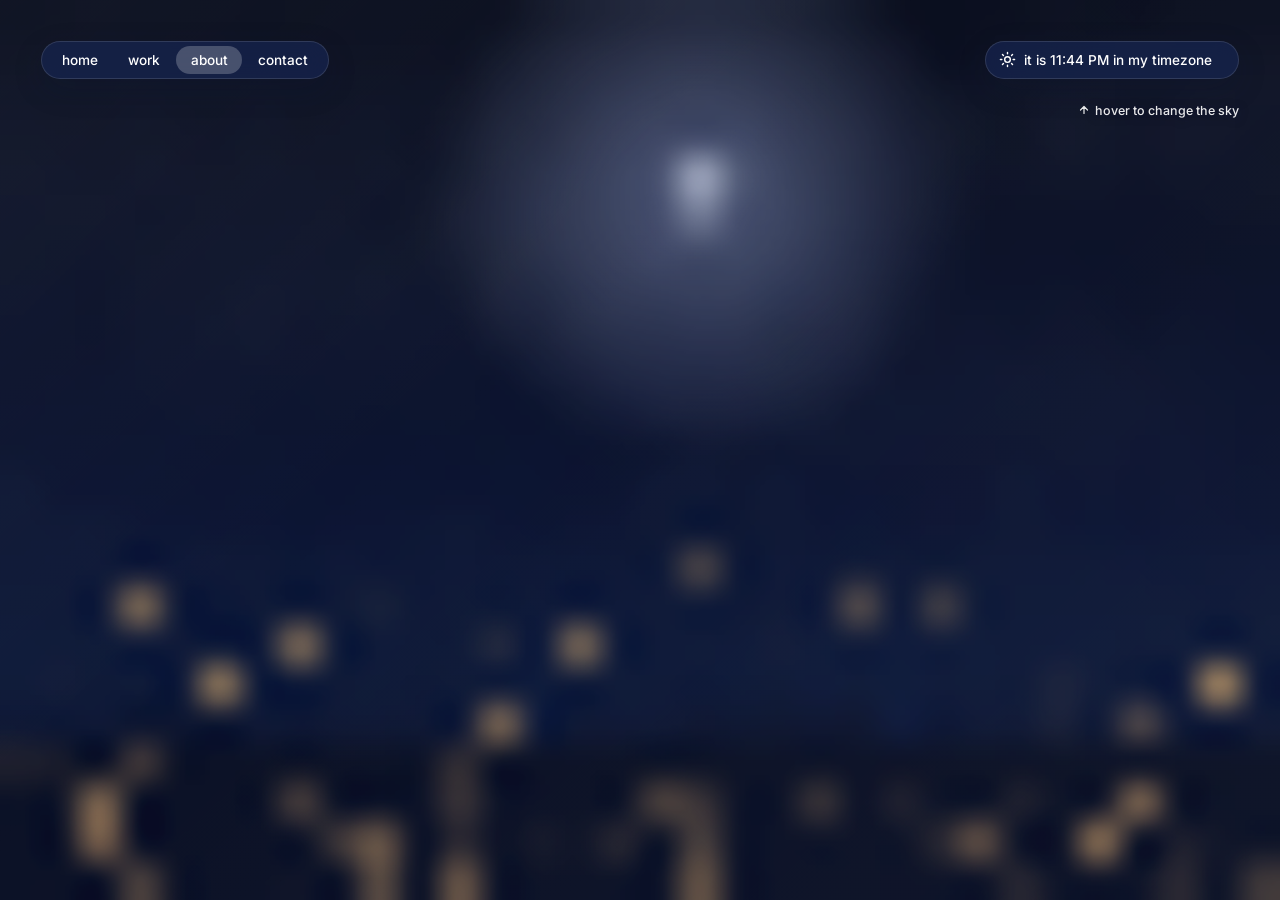
==== about.html @ 4c27908d "changed site" ====
<!doctype html>
<html lang="en">
<head>
<meta charset="utf-8">
<meta name="viewport" content="width=device-width, initial-scale=1, viewport-fit=cover">
<title>about · Sage Park</title>
<script>document.documentElement.classList.add('js')</script>
<link rel="preconnect" href="https://fonts.googleapis.com">
<link rel="preconnect" href="https://fonts.gstatic.com" crossorigin>
<link href="https://fonts.googleapis.com/css2?family=Beth+Ellen&family=DM+Sans:wght@300;400;500&family=Inter:wght@300;400;500;600&display=swap" rel="stylesheet">
<link rel="stylesheet" href="css/site.css">
</head>

<body>

<canvas id="fog" aria-hidden="true"></canvas>

<nav class="menu" aria-label="Main">
  <a href="index.html">home</a>
  <a href="index.html#work">work</a>
  <a href="about.html" aria-current="page">about</a>
  <a href="index.html#contact">contact</a>
</nav>

<div class="time" id="time">
  <button class="time-sun" type="button" aria-label="Open the time of day slider">
    <svg viewBox="0 0 24 24" fill="none" stroke="currentColor" stroke-width="2" stroke-linecap="round" aria-hidden="true"><circle cx="12" cy="12" r="4"/><path d="M12 2v2M12 20v2M4.9 4.9l1.4 1.4M17.7 17.7l1.4 1.4M2 12h2M20 12h2M4.9 19.1l1.4-1.4M17.7 6.3l1.4-1.4"/></svg>
  </button>
  <span id="tl">it is … in my timezone</span>
  <div class="time-extra">
    <input id="t" type="range" min="0" max="1439" step="1" aria-label="Preview the time of day">
    <button id="live" type="button">live</button>
  </div>
</div>
<p class="time-hint" id="timehint">
  <svg width="12" height="12" viewBox="0 0 24 24" fill="none" stroke="currentColor" stroke-width="2.4" stroke-linecap="round" stroke-linejoin="round" aria-hidden="true"><path d="M12 19V5M5 12l7-7 7 7"/></svg>
  <span>hover to change the sky</span>
</p>

<div id="scroller">
  <main id="top" style="min-height:100vh">
    <!-- about page: left blank on purpose until the Figma layout is ready -->
    <h1 class="sr">about</h1>
  </main>
</div>

<script src="js/fog.js"></script>
<script src="js/ui.js"></script>
</body>
</html>
---- css/site.css ----
/* ==========================================================================
   site.css: everything shared by all pages + the home page
   1 tokens · 2 base · 3 menu · 4 time chip · 5 home hero · 6 work sheet + cards
   7 lobby + vinyl player · 8 reveal + motion
   (the case study lives in case.css)
   ========================================================================== */

/* ==========================================================================
   1. TOKENS
   Sizes were measured from the Figma frames and converted to clamp()s.
   The values marked "fog.js" are rewritten live as the sky changes.
   ========================================================================== */
:root{
  --pad-x:      clamp(20px, 3.24vw, 56px);                                  /* page side margin */
  --bar-top:    calc(env(safe-area-inset-top,0px) + clamp(28px, 3.2vw, 56px));   /* menu + time chip share this top edge */
  --bar-h:      clamp(38px, 2.7vw, 48px);                                   /* ...and this height */
  --fs-nav:     clamp(.85rem, .95vw, 1.1rem);
  --fs-sub:     clamp(1.1rem, 1.85vw, 2rem);
  --fs-label:   clamp(.85rem, 1.05vw, 1.2rem);

  --accent:     #ff8a4c;                      /* the one warm accent */
  --chrome-bg:  rgba(24,40,88,.62);           /* menu + chips */
  --chrome-line:rgba(255,255,255,.12);
  --ease:       cubic-bezier(.2,.8,.2,1);

  /* set live by fog.js */
  --ink:#10244a;                              /* text colour on the sky */
  --halo:rgba(255,255,255,0);
  --sky:#0b1634;
  --night:0;                                  /* 0 = day ... 1 = night */
  --glass-bg:rgba(255,255,255,.52);           /* light glass panels (case study) */
  --glass-line:rgba(255,255,255,.68);
  --glass-ink:#0b1f4d;
  --glass-ink2:#274a82;
  --sheet-bg:rgba(34,48,92,.56);              /* the dark sheet on the home page */
}

/* ==========================================================================
   2. BASE
   ========================================================================== */
html{background:var(--sky)}
body{
  margin:0;color:#fff;
  font-family:'Inter','Helvetica Neue',Helvetica,Arial,sans-serif;
  -webkit-font-smoothing:antialiased;
  user-select:none;-webkit-user-select:none;
  overscroll-behavior:none;
}
a{color:inherit;text-decoration:none}
button{font:inherit;color:inherit}
img,video{display:block;max-width:100%}
.sr{position:absolute;width:1px;height:1px;overflow:hidden;clip:rect(0 0 0 0);white-space:nowrap}
:focus-visible{outline:2px solid #fff;outline-offset:3px;border-radius:8px}

/* the foggy window: fog.js paints everything here */
#fog{position:fixed;inset:0;width:100%;height:100%;display:block;z-index:0;pointer-events:none}

/* all page content lives in #scroller; fog.js moves it with a smoothed transform */
#scroller{position:fixed;top:0;left:0;right:0;z-index:1;will-change:transform}

/* ==========================================================================
   3. MENU
   ========================================================================== */
.menu{
  position:fixed;z-index:30;top:var(--bar-top);left:var(--pad-x);
  height:var(--bar-h);box-sizing:border-box;
  display:flex;align-items:center;gap:2px;padding:0 5px;
  border-radius:999px;
  background:var(--chrome-bg);border:1px solid var(--chrome-line);
  -webkit-backdrop-filter:blur(12px);backdrop-filter:blur(12px);
  box-shadow:0 10px 30px rgba(8,18,50,.2);
  color:#fff;font-size:var(--fs-nav);font-weight:500;
}
.menu a{position:relative;z-index:1;padding:.5em 1.05em;border-radius:999px}
/* the highlight that glides to whichever link you hover (placed by ui.js) */
.menu .ind{position:absolute;left:0;top:4px;bottom:4px;width:0;border-radius:999px;background:rgba(255,255,255,.22);opacity:0;pointer-events:none;transition:transform .38s var(--ease),width .38s var(--ease),opacity .2s}

/* ==========================================================================
   4. TIME CHIP: shows your time; hover (or tap) opens the sky slider
   ========================================================================== */
.time{
  position:fixed;z-index:30;top:var(--bar-top);right:var(--pad-x);
  height:var(--bar-h);box-sizing:border-box;
  display:flex;align-items:center;gap:.65em;padding:0 1.2em 0 .95em;
  border-radius:999px;
  background:var(--chrome-bg);border:1px solid var(--chrome-line);
  -webkit-backdrop-filter:blur(12px);backdrop-filter:blur(12px);
  box-shadow:0 10px 30px rgba(8,18,50,.2);
  color:#fff;font-size:var(--fs-nav);font-weight:500;white-space:nowrap;
}
.time-sun{display:grid;place-items:center;padding:0;border:0;background:none;cursor:pointer}
.time-sun svg{width:1.25em;height:1.25em;transition:transform .8s var(--ease)}
.time:hover .time-sun svg,.time.open .time-sun svg{transform:rotate(90deg)}
.time-extra{
  display:flex;align-items:center;gap:.75em;
  max-width:0;opacity:0;overflow:hidden;
  transition:max-width .55s var(--ease),opacity .3s,margin .55s var(--ease);
}
.time:hover .time-extra,.time:focus-within .time-extra,.time.open .time-extra{max-width:16em;opacity:1;margin-left:.35em}

/* the slider: its track shows the whole day, night > dawn > day > dusk > night */
.time input[type=range]{
  -webkit-appearance:none;appearance:none;width:8em;height:.5em;margin:0;border-radius:99px;cursor:pointer;
  background:linear-gradient(90deg,#0b1a3d 0%,#d68aa2 25%,#4592e6 40%,#4592e6 65%,#f0a070 78%,#0b1a3d 100%);
}
.time input[type=range]::-webkit-slider-thumb{-webkit-appearance:none;width:1.15em;height:1.15em;border-radius:50%;background:#fff;border:0;box-shadow:0 2px 8px rgba(0,0,0,.4);transition:transform .2s}
.time input[type=range]::-moz-range-thumb{width:1.15em;height:1.15em;border-radius:50%;background:#fff;border:0;box-shadow:0 2px 8px rgba(0,0,0,.4)}
.time input[type=range]:active::-webkit-slider-thumb{transform:scale(1.2)}

.time button#live{
  font-size:.78em;font-weight:700;letter-spacing:.08em;text-transform:uppercase;
  display:inline-flex;align-items:center;gap:.4em;
  color:#d4182b;background:rgba(255,255,255,.92);border:1.5px solid #d4182b;border-radius:999px;
  padding:.18em .75em .18em .55em;cursor:pointer;transition:transform .2s var(--ease);
}
.time button#live:hover{transform:scale(1.06)}
.time button#live::before{content:"";width:.55em;height:.55em;border-radius:50%;background:#e11d2e;animation:blink 1.4s ease-in-out infinite}
.time button#live.off{color:#4b5563;border-color:#6b7280}
.time button#live.off::before{background:#6b7280;animation:none}
@keyframes blink{0%,45%{opacity:1}60%,100%{opacity:.15}}

/* small note under the chip so people know to hover (fades once they have) */
.time-hint{
  position:fixed;z-index:29;right:var(--pad-x);top:calc(var(--bar-top) + var(--bar-h) + .7rem);
  display:flex;align-items:center;gap:.4em;
  font-size:.78rem;font-weight:500;color:rgba(255,255,255,.92);text-shadow:0 1px 10px rgba(10,24,70,.55);
  pointer-events:none;animation:nudge 2.6s ease-in-out infinite;transition:opacity .5s;
}
.time-hint.gone{opacity:0;animation:none}
.time:hover~.time-hint,.time.open~.time-hint{opacity:0}
@keyframes nudge{0%,100%{transform:translateY(0)}50%{transform:translateY(-3px)}}

@media (max-width:760px){
  .time{right:12px;top:calc(env(safe-area-inset-top,0px) + 12px);height:36px;font-size:.78rem}
  .time-hint{right:12px;top:calc(env(safe-area-inset-top,0px) + 54px)}
  .menu{left:12px;top:calc(env(safe-area-inset-top,0px) + 84px)}
  .hero{padding-top:calc(env(safe-area-inset-top,0px) + 150px)}
}

/* ==========================================================================
   5. HOME: hero
   ========================================================================== */
.hero{
  display:flex;flex-direction:column;align-items:center;
  padding:clamp(104px,9.2vw,180px) var(--pad-x) 0;
  text-align:center;
  touch-action:pan-y;            /* vertical swipes scroll, horizontal strokes draw */
}
/* the handwritten title is painted on the canvas; this empty box reserves its room (fog.js sets the height) */
.title-slot{align-self:stretch;height:200px}

.sub,.hint{
  margin:0;max-width:100%;color:var(--ink);
  text-shadow:0 0 5px var(--halo);
  transition:color .6s,opacity .8s;
}
.sub{margin-top:clamp(.4rem,.9vw,.9rem);font-size:var(--fs-sub);font-weight:400;line-height:1.3}
.hint{margin-top:clamp(.5rem,.9vw,1rem);font-size:var(--fs-label);font-weight:400}
.hint kbd{font:inherit;padding:.1em .8em .14em;border-radius:999px;background:rgba(42,39,69,.6);color:#a9c7ce}
.drawn.breathed .hint{opacity:0}                                   /* the hint fades once you've tried both things it says */
@media (hover:none){.hint .hk{display:none}.drawn .hint{opacity:0}}  /* touch screens have no shift key */

/* sentence breaks onto two lines on narrow screens */
.ln{display:inline}
@media (max-width:900px){.ln{display:block}}

/* rolling words */
.adj{
  font-weight:600;
  --px:8em;--py:.35em;
  display:inline-block;position:relative;vertical-align:baseline;
  white-space:nowrap;box-sizing:content-box;height:1.3em;
  padding:var(--py) var(--px);margin:calc(var(--py)*-1) calc(var(--px)*-1);
  transition:width .9s cubic-bezier(.65,0,.35,1);
  -webkit-mask-image:linear-gradient(to bottom,transparent 0,#000 var(--py),#000 calc(100% - var(--py)),transparent 100%);
          mask-image:linear-gradient(to bottom,transparent 0,#000 var(--py),#000 calc(100% - var(--py)),transparent 100%);
}
.adj::before{content:"\200b"}
.adj .w{position:absolute;left:0;right:0;top:var(--py);text-align:center;white-space:nowrap;animation:wi .9s cubic-bezier(.65,0,.35,1) both}
.adj .w.out{animation:wo .9s cubic-bezier(.65,0,.35,1) both}
@keyframes wi{from{transform:translateY(110%)}to{transform:none}}
@keyframes wo{from{transform:none}to{transform:translateY(-110%)}}

/* ==========================================================================
   6. HOME: the dark sheet, filters, bento grid and cards
   ========================================================================== */
.sheet{
  position:relative;
  margin-top:clamp(36px,4.6vw,86px);
  padding:clamp(22px,3vw,52px) clamp(20px,4.9vw,90px) 0;
  border-radius:clamp(36px,5.4vw,96px) clamp(36px,5.4vw,96px) 0 0;
  background:var(--sheet-bg);
  box-shadow:0 -30px 90px rgba(5,12,40,.18);
}

.works-head{display:flex;align-items:center;justify-content:space-between;gap:16px;flex-wrap:wrap;margin-bottom:clamp(14px,1.8vw,28px)}
.chip{
  display:inline-flex;align-items:center;gap:.6em;
  padding:.55em 1.1em;border-radius:999px;
  background:rgba(22,36,84,.72);border:1px solid rgba(255,255,255,.12);
  color:#fff;font-size:var(--fs-label);font-weight:500;
}
.chip i{width:.55em;height:.55em;border-radius:50%;background:var(--accent)}
.filters{display:flex;gap:.5em;flex-wrap:wrap}
.fchip{
  padding:.5em 1.1em;border:0;border-radius:999px;cursor:pointer;
  background:rgba(196,212,244,.62);color:#10244a;
  font-size:var(--fs-label);font-weight:500;
  transition:transform .25s var(--ease),background .25s,box-shadow .25s;
}
.fchip:hover{transform:translateY(-2px);background:rgba(220,232,252,.85)}
.fchip.on{background:#fff;box-shadow:0 6px 18px rgba(8,18,50,.22)}

.works-grid{
  --gx:clamp(14px,2.8vw,44px);--gy:clamp(12px,1.5vw,24px);--row:clamp(190px,19vw,340px);
  display:grid;grid-template-columns:repeat(12,minmax(0,1fr));
  grid-template-rows:var(--row) var(--row) calc(var(--row)*1.72);
  column-gap:var(--gx);row-gap:var(--gy);
  perspective:1400px;
}
.c-invetty{grid-column:1/span 7;grid-row:1/span 2}
.c-kishimoto{grid-column:8/span 5;grid-row:1}
.c-softspot{grid-column:8/span 5;grid-row:2}
.c-strike{grid-column:1/span 4;grid-row:3}
.c-social{grid-column:5/span 3;grid-row:3}
.c-type{grid-column:8/span 5;grid-row:3}

.card{
  --fog:16px;                                     /* how fogged the picture is: hover wipes it clear */
  position:relative;display:block;overflow:hidden;isolation:isolate;
  border-radius:clamp(20px,2vw,32px);border:1px solid rgba(255,255,255,.26);
  color:#fff;cursor:pointer;
  transform:rotateX(var(--rx,0deg)) rotateY(var(--ry,0deg));
  transition:transform .3s ease-out,box-shadow .4s,opacity .45s,filter .45s;
  box-shadow:0 18px 50px rgba(5,12,40,.22);
}
.card:hover,.card:focus-visible{--fog:3px;box-shadow:0 30px 70px rgba(5,12,40,.4)}
.card .media{position:absolute;inset:-6%;z-index:-2;filter:blur(var(--fog));transition:filter .6s var(--ease),transform .8s var(--ease)}
.card:hover .media{transform:scale(1.05)}
.card .media i{position:absolute;display:block;border-radius:18px;background:rgba(255,255,255,.22)}
.card::before{                                    /* a soft light that follows the cursor */
  content:"";position:absolute;inset:0;z-index:1;pointer-events:none;opacity:0;transition:opacity .35s;
  background:radial-gradient(circle at var(--mx,50%) var(--my,50%),rgba(255,255,255,.3),transparent 48%);
}
.card:hover::before{opacity:1}
.card::after{                                     /* bottom shade so the title always reads */
  content:"";position:absolute;inset:0;z-index:-1;pointer-events:none;
  background:linear-gradient(180deg,rgba(8,18,45,0) 38%,rgba(8,18,45,.62));
}
.card .meta{position:absolute;left:clamp(14px,1.5vw,24px);bottom:clamp(14px,1.5vw,24px);right:16px;z-index:2;transition:transform .45s var(--ease)}
.card:hover .meta{transform:translateY(-4px)}
.card h3{margin:0 0 .5em;font-size:clamp(1.05rem,1.75vw,2rem);font-weight:500;line-height:1.1;letter-spacing:-.005em}
.tags{display:flex;gap:.45em;flex-wrap:wrap}
.tagp{padding:.3em .95em;border-radius:999px;background:rgba(28,40,86,.5);border:1px solid rgba(255,255,255,.16);font-size:clamp(.68rem,.82vw,.9rem);font-weight:500;line-height:1.2}
.card .go{
  position:absolute;top:clamp(12px,1.4vw,22px);right:clamp(12px,1.4vw,22px);z-index:2;
  width:clamp(30px,2.8vw,44px);aspect-ratio:1;border-radius:50%;display:grid;place-items:center;
  background:rgba(255,255,255,.22);transition:background .3s,transform .4s var(--ease);
}
.card .go svg{width:42%;height:42%;transition:transform .4s var(--ease)}
.card:hover .go{background:var(--accent);transform:scale(1.1)}
.card:hover .go svg{transform:translate(2px,-2px)}
.card.dim{filter:saturate(.5);transform:scale(.985)}                       /* filtered out */
.js .card.rv-a.dim,.card.dim{opacity:.26}

/* invetty: dark glass with the app icon */
.c-invetty{background:linear-gradient(160deg,rgba(66,76,120,.78),rgba(34,40,84,.86))}
.c-invetty .logo{
  position:absolute;inset:0;width:100%;height:100%;object-fit:contain;z-index:0;
  transform:translate(calc((var(--px,.5) - .5)*16px),calc((var(--py,.5) - .5)*16px)) scale(1);
  transition:transform .5s var(--ease);filter:drop-shadow(0 20px 40px rgba(0,0,0,.28));
}
.c-invetty:hover .logo{transform:translate(calc((var(--px,.5) - .5)*28px),calc((var(--py,.5) - .5)*28px)) scale(1.045) rotate(-1.5deg)}
.c-invetty::after{background:none}
.c-invetty h3{font-weight:300;font-size:clamp(1.4rem,2.35vw,2.6rem)}
.pill-case{position:absolute;top:clamp(12px,1.4vw,22px);left:clamp(14px,1.5vw,24px);z-index:2;padding:.38em 1em;border-radius:999px;background:rgba(22,32,76,.7);border:1px solid rgba(255,255,255,.14);font-size:clamp(.66rem,.82vw,.9rem);font-weight:500}

@media (max-width:900px){
  .works-grid{grid-template-columns:repeat(2,minmax(0,1fr));grid-template-rows:none;grid-auto-rows:clamp(180px,38vw,300px)}
  .c-invetty{grid-column:1/-1;grid-row:auto;height:clamp(300px,70vw,520px)}
  .c-kishimoto,.c-softspot,.c-strike,.c-social,.c-type{grid-column:auto;grid-row:auto}
  .c-type{grid-column:1/-1}
}
@media (max-width:560px){
  .works-grid{grid-template-columns:minmax(0,1fr)}
  .c-type{grid-column:auto}
}

/* ==========================================================================
   7. HOME: lobby (contact + vinyl player) and footer
   ========================================================================== */
.lobby{display:flex;align-items:flex-end;justify-content:space-between;gap:clamp(24px,3vw,48px);flex-wrap:wrap;margin-top:clamp(40px,4.2vw,76px);padding:0 clamp(0px,1.4vw,22px)}
.hi h2{margin:0;font-size:clamp(2.2rem,3.6vw,4rem);font-weight:400;line-height:1.05;letter-spacing:-.01em}
.hi .email{display:inline-block;margin-top:.3em;font-size:clamp(.95rem,1.2vw,1.3rem);text-decoration:underline;text-underline-offset:.22em;text-decoration-thickness:1px;transition:text-underline-offset .25s}
.hi .email:hover{text-underline-offset:.4em}
.btns{display:flex;gap:.6em;flex-wrap:wrap;margin-top:clamp(.8rem,1.2vw,1.2rem)}
.btn{
  display:inline-block;padding:.65em 1.35em;border-radius:999px;font-size:clamp(.85rem,1vw,1.1rem);font-weight:500;
  background:rgba(255,255,255,.14);border:1px solid rgba(255,255,255,.22);
  transition:background .25s,transform .25s var(--ease),box-shadow .3s;
}
.btn:hover{background:rgba(255,255,255,.26);box-shadow:0 8px 22px rgba(5,12,40,.25)}
.btn.primary{background:var(--accent);border-color:transparent;color:#1a1205;font-weight:600}
.btn.primary:hover{background:#ff9d68}

.foot{display:flex;justify-content:space-between;align-items:center;padding:clamp(28px,3.4vw,56px) clamp(0px,1.4vw,22px);font-size:clamp(.75rem,.85vw,.95rem);color:rgba(255,255,255,.88)}
.foot a{display:inline-flex;align-items:center;gap:.5em}
.foot a svg{width:1em;height:1em;transition:transform .3s var(--ease)}
.foot a:hover svg{transform:translateY(-4px)}

/* ---- the vinyl player (sizes scale with the card via cqw) ---- */
.player{
  container-type:inline-size;position:relative;flex:0 1 clamp(300px,35vw,620px);aspect-ratio:2/1;
  border-radius:clamp(18px,2vw,30px);overflow:hidden;
  background:rgba(120,134,170,.28);border:1px solid rgba(255,255,255,.2);
  box-shadow:0 20px 60px rgba(4,10,34,.28);
  transition:box-shadow .4s,transform .4s var(--ease);
}
.player:hover{box-shadow:0 28px 70px rgba(4,10,34,.4);transform:translateY(-3px)}
.rec{position:absolute;left:5cqw;top:5cqw;width:40cqw;height:40cqw;border-radius:50%;
  background:repeating-radial-gradient(circle at center,#0a1026 0,#0a1026 .32cqw,#161d3b .32cqw,#161d3b .48cqw);
  box-shadow:0 2cqw 5cqw rgba(0,0,0,.45);animation:spin 3.4s linear infinite;animation-play-state:paused;transition:transform .8s var(--ease)}
.rec::before{content:"";position:absolute;inset:0;border-radius:50%;background:conic-gradient(from 20deg,transparent 0,rgba(255,255,255,.2) 30deg,transparent 70deg,transparent 180deg,rgba(255,255,255,.14) 210deg,transparent 250deg)}
.rec-label{position:absolute;left:13cqw;top:13cqw;width:14cqw;height:14cqw;border-radius:50%;background:var(--accent)}
.rec-hole{position:absolute;left:19.2cqw;top:19.2cqw;width:1.6cqw;height:1.6cqw;border-radius:50%;background:#0a1026}
.player:hover:not([data-state=playing]) .rec{transform:rotate(14deg)}      /* the record nudges when you hover */
.player[data-state=playing] .rec{animation-play-state:running}
@keyframes spin{to{transform:rotate(360deg)}}

.arm{position:absolute;left:49cqw;top:3.6cqw;width:0;height:0;transform-origin:0 0;transform:rotate(var(--arm,2deg));transition:transform 1s var(--ease)}
.arm .pivot{position:absolute;left:-2.1cqw;top:-2.1cqw;width:4.2cqw;height:4.2cqw;border-radius:50%;background:#d9e2f2;border:.8cqw solid #8aa0c4;box-sizing:border-box}
.arm .bar{position:absolute;left:-.5cqw;top:1.2cqw;width:1cqw;height:34cqw;border-radius:.5cqw;background:#d9e2f2}
.arm .head{position:absolute;left:-2cqw;top:33.4cqw;width:3.8cqw;height:6.4cqw;border-radius:.9cqw;background:#8aa0c4}
.player:hover:not([data-state=playing]){--arm:7deg}                         /* the needle swings in a little on hover */
.player[data-state=playing]{--arm:24deg}

.pl-info{position:absolute;left:56cqw;right:4cqw;top:5cqw;display:flex;flex-direction:column}
.pl-k{font-size:clamp(9px,1.9cqw,12px);font-weight:500;letter-spacing:.07em;text-transform:uppercase;color:#e3ebfa}
.pl-name{margin-top:1.2cqw;font-size:clamp(15px,4.2cqw,26px);font-weight:600;line-height:1.15}
.pl-sub{margin-top:.8cqw;font-size:clamp(10px,2.3cqw,14px);color:#dbe6fa}
.pl-ctrl{display:flex;align-items:center;gap:2.4cqw;margin-top:4.4cqw}
.pl-play{width:9.2cqw;height:9.2cqw;min-width:34px;min-height:34px;border:0;border-radius:50%;background:var(--accent);color:#1a1205;display:grid;place-items:center;cursor:pointer;transition:transform .25s var(--ease),box-shadow .3s}
.pl-play:hover{transform:scale(1.1);box-shadow:0 0 0 .9cqw rgba(255,138,76,.25)}
.pl-play svg{width:42%;height:42%}
.pl-play .ico-pause{display:none}
.player[data-state=playing] .pl-play .ico-play{display:none}
.player[data-state=playing] .pl-play .ico-pause{display:block}
.pl-sk{width:7cqw;height:7cqw;min-width:28px;min-height:28px;border-radius:50%;border:1px solid rgba(255,255,255,.4);background:rgba(255,255,255,.14);display:grid;place-items:center;cursor:pointer;transition:background .25s,transform .25s var(--ease)}
.pl-sk:hover{background:rgba(255,255,255,.28);transform:scale(1.08)}
.pl-sk svg{width:44%;height:44%}
.pl-bar{margin-top:4.4cqw;height:.7cqw;min-height:3px;border-radius:99px;background:rgba(255,255,255,.3)}
.pl-bar i{display:block;height:100%;width:0;border-radius:inherit;background:#fff;transition:width .5s linear}
.pl-note{margin-top:1.8cqw;font-size:clamp(9px,2.1cqw,13px);color:#dbe6fa}

/* the small version (case study footer) */
.mini{display:inline-flex;align-items:center;gap:12px;padding:8px 10px 8px 8px;border-radius:999px;background:rgba(120,134,170,.3);border:1px solid rgba(255,255,255,.22);color:#fff;transition:transform .3s var(--ease),background .3s}
.mini:hover{transform:translateY(-3px);background:rgba(120,134,170,.45)}
.mini .m-rec{position:relative;width:46px;height:46px;border-radius:50%;background:repeating-radial-gradient(circle at center,#0a1026 0,#0a1026 2px,#161d3b 2px,#161d3b 3px);animation:spin 3.4s linear infinite;animation-play-state:paused}
.mini .m-rec i{position:absolute;left:15px;top:15px;width:16px;height:16px;border-radius:50%;background:var(--accent)}
.mini[data-state=playing] .m-rec{animation-play-state:running}
.mini .m-txt{display:flex;flex-direction:column;line-height:1.2;padding-right:4px}
.mini .m-txt small{font-size:11px;letter-spacing:.07em;text-transform:uppercase;color:#dbe6fa}
.mini .m-txt strong{font-size:14px;font-weight:600}
.mini .pl-play{width:36px;height:36px;min-width:36px;min-height:36px}

.toast{position:fixed;z-index:60;left:50%;bottom:28px;transform:translate(-50%,20px);padding:.7em 1.3em;border-radius:999px;background:rgba(16,28,70,.92);color:#fff;font-size:.9rem;opacity:0;pointer-events:none;transition:opacity .3s,transform .4s var(--ease)}
.toast.show{opacity:1;transform:translate(-50%,0)}
.embed-slot{position:fixed;left:-9999px;top:0;width:320px;height:80px}

/* ==========================================================================
   8. REVEAL ON SCROLL + MOTION PREFERENCES
   ========================================================================== */
/* .rv = simple fade-up. .rv-a = same look, done with an animation so it never fights an element's own hover transitions (cards) */
.js .rv{opacity:0;transform:translateY(26px);transition:opacity .8s var(--ease),transform .9s var(--ease);transition-delay:var(--d,0s)}
.js .rv.in{opacity:1;transform:none}
.js .rv-a{opacity:0}
.js .rv-a.in{opacity:1;animation:rvIn .95s var(--ease) backwards;animation-delay:var(--d,0s)}
@keyframes rvIn{from{opacity:0;transform:translateY(30px) scale(.985)}}

@media (prefers-reduced-motion:reduce){
  *,*::before,*::after{animation:none!important;transition:none!important}
  .adj .w.out{display:none}
  .js .rv,.js .rv-a{opacity:1;transform:none}
}
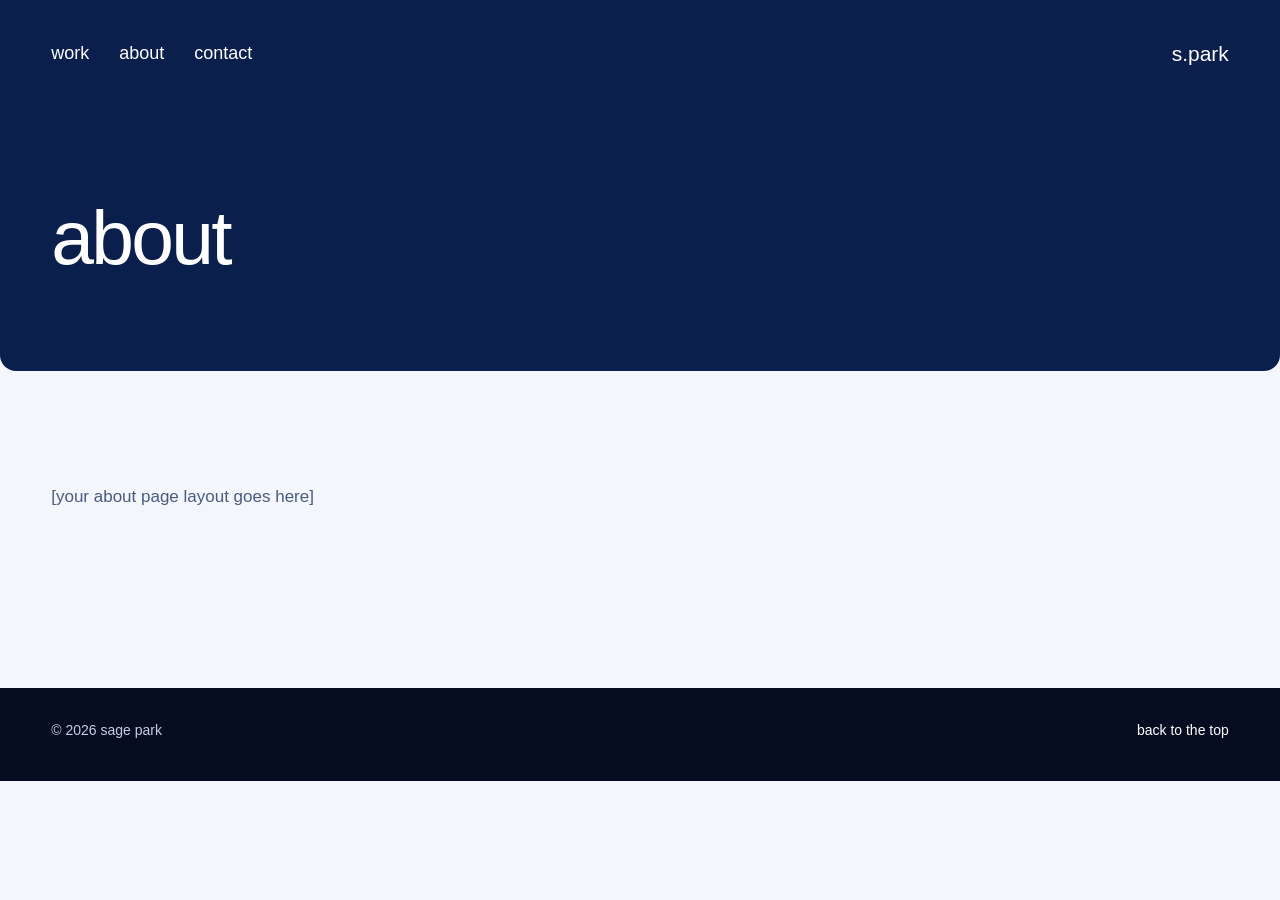
==== commit 938ee667: "Add files via upload new layout" ====
--- a/about.html
+++ b/about.html
@@ -3,48 +3,39 @@
 <head>
 <meta charset="utf-8">
 <meta name="viewport" content="width=device-width, initial-scale=1, viewport-fit=cover">
-<title>about · Sage Park</title>
-<script>document.documentElement.classList.add('js')</script>
+<title>About Sage Park</title>
 <link rel="preconnect" href="https://fonts.googleapis.com">
 <link rel="preconnect" href="https://fonts.gstatic.com" crossorigin>
-<link href="https://fonts.googleapis.com/css2?family=Beth+Ellen&family=DM+Sans:wght@300;400;500&family=Inter:wght@300;400;500;600&display=swap" rel="stylesheet">
+<link href="https://fonts.googleapis.com/css2?family=Beth+Ellen&display=swap" rel="stylesheet">
 <link rel="stylesheet" href="css/site.css">
+<style>
+  .about-top { background: #0B1F4D; color: #fff; border-radius: 0 0 16px 16px; padding: 0 var(--gutter) 96px; }
+  .about-top .nav { position: static; padding-inline: 0; color: #fff; }
+  .about-top h1 { margin: 120px 0 0; font-weight: 400; font-size: clamp(46px, 6vw, 84px); letter-spacing: -0.035em; line-height: 1; }
+  .about-body { padding: 96px 0 160px; color: var(--muted); }
+</style>
 </head>
-
 <body>
-
-<canvas id="fog" aria-hidden="true"></canvas>
-
-<nav class="menu" aria-label="Main">
-  <a href="index.html">home</a>
-  <a href="index.html#work">work</a>
-  <a href="about.html" aria-current="page">about</a>
-  <a href="index.html#contact">contact</a>
-</nav>
-
-<div class="time" id="time">
-  <button class="time-sun" type="button" aria-label="Open the time of day slider">
-    <svg viewBox="0 0 24 24" fill="none" stroke="currentColor" stroke-width="2" stroke-linecap="round" aria-hidden="true"><circle cx="12" cy="12" r="4"/><path d="M12 2v2M12 20v2M4.9 4.9l1.4 1.4M17.7 17.7l1.4 1.4M2 12h2M20 12h2M4.9 19.1l1.4-1.4M17.7 6.3l1.4-1.4"/></svg>
-  </button>
-  <span id="tl">it is … in my timezone</span>
-  <div class="time-extra">
-    <input id="t" type="range" min="0" max="1439" step="1" aria-label="Preview the time of day">
-    <button id="live" type="button">live</button>
+<header class="about-top">
+  <nav class="nav" aria-label="Main">
+    <div class="nav-links">
+      <a class="link" href="index.html#work">work</a>
+      <a class="link" href="about.html" aria-current="page">about</a>
+      <a class="link" href="index.html#contact">contact</a>
+    </div>
+    <a class="wordmark" href="index.html" aria-label="Sage Park, home">s.park</a>
+  </nav>
+  <h1>about</h1>
+</header>
+<main class="wrap about-body">
+  <p>[your about page layout goes here]</p>
+</main>
+<footer class="foot">
+  <div class="foot-inner wrap">
+    <span>© 2026 sage park</span>
+    <p></p>
+    <a class="back link" href="#top">back to the top</a>
   </div>
-</div>
-<p class="time-hint" id="timehint">
-  <svg width="12" height="12" viewBox="0 0 24 24" fill="none" stroke="currentColor" stroke-width="2.4" stroke-linecap="round" stroke-linejoin="round" aria-hidden="true"><path d="M12 19V5M5 12l7-7 7 7"/></svg>
-  <span>hover to change the sky</span>
-</p>
-
-<div id="scroller">
-  <main id="top" style="min-height:100vh">
-    <!-- about page: left blank on purpose until the Figma layout is ready -->
-    <h1 class="sr">about</h1>
-  </main>
-</div>
-
-<script src="js/fog.js"></script>
-<script src="js/ui.js"></script>
+</footer>
 </body>
 </html>
--- a/css/site.css
+++ b/css/site.css
@@ -1,384 +1,378 @@
-/* ==========================================================================
-   site.css: everything shared by all pages + the home page
-   1 tokens · 2 base · 3 menu · 4 time chip · 5 home hero · 6 work sheet + cards
-   7 lobby + vinyl player · 8 reveal + motion
-   (the case study lives in case.css)
-   ========================================================================== */
-
-/* ==========================================================================
-   1. TOKENS
-   Sizes were measured from the Figma frames and converted to clamp()s.
-   The values marked "fog.js" are rewritten live as the sky changes.
-   ========================================================================== */
-:root{
-  --pad-x:      clamp(20px, 3.24vw, 56px);                                  /* page side margin */
-  --bar-top:    calc(env(safe-area-inset-top,0px) + clamp(28px, 3.2vw, 56px));   /* menu + time chip share this top edge */
-  --bar-h:      clamp(38px, 2.7vw, 48px);                                   /* ...and this height */
-  --fs-nav:     clamp(.85rem, .95vw, 1.1rem);
-  --fs-sub:     clamp(1.1rem, 1.85vw, 2rem);
-  --fs-label:   clamp(.85rem, 1.05vw, 1.2rem);
-
-  --accent:     #ff8a4c;                      /* the one warm accent */
-  --chrome-bg:  rgba(24,40,88,.62);           /* menu + chips */
-  --chrome-line:rgba(255,255,255,.12);
-  --ease:       cubic-bezier(.2,.8,.2,1);
-
-  /* set live by fog.js */
-  --ink:#10244a;                              /* text colour on the sky */
-  --halo:rgba(255,255,255,0);
-  --sky:#0b1634;
-  --night:0;                                  /* 0 = day ... 1 = night */
-  --glass-bg:rgba(255,255,255,.52);           /* light glass panels (case study) */
-  --glass-line:rgba(255,255,255,.68);
-  --glass-ink:#0b1f4d;
-  --glass-ink2:#274a82;
-  --sheet-bg:rgba(34,48,92,.56);              /* the dark sheet on the home page */
-}
-
-/* ==========================================================================
-   2. BASE
-   ========================================================================== */
-html{background:var(--sky)}
-body{
-  margin:0;color:#fff;
-  font-family:'Inter','Helvetica Neue',Helvetica,Arial,sans-serif;
-  -webkit-font-smoothing:antialiased;
-  user-select:none;-webkit-user-select:none;
-  overscroll-behavior:none;
-}
-a{color:inherit;text-decoration:none}
-button{font:inherit;color:inherit}
-img,video{display:block;max-width:100%}
-.sr{position:absolute;width:1px;height:1px;overflow:hidden;clip:rect(0 0 0 0);white-space:nowrap}
-:focus-visible{outline:2px solid #fff;outline-offset:3px;border-radius:8px}
-
-/* the foggy window: fog.js paints everything here */
-#fog{position:fixed;inset:0;width:100%;height:100%;display:block;z-index:0;pointer-events:none}
-
-/* all page content lives in #scroller; fog.js moves it with a smoothed transform */
-#scroller{position:fixed;top:0;left:0;right:0;z-index:1;will-change:transform}
-
-/* ==========================================================================
-   3. MENU
-   ========================================================================== */
-.menu{
-  position:fixed;z-index:30;top:var(--bar-top);left:var(--pad-x);
-  height:var(--bar-h);box-sizing:border-box;
-  display:flex;align-items:center;gap:2px;padding:0 5px;
-  border-radius:999px;
-  background:var(--chrome-bg);border:1px solid var(--chrome-line);
-  -webkit-backdrop-filter:blur(12px);backdrop-filter:blur(12px);
-  box-shadow:0 10px 30px rgba(8,18,50,.2);
-  color:#fff;font-size:var(--fs-nav);font-weight:500;
-}
-.menu a{position:relative;z-index:1;padding:.5em 1.05em;border-radius:999px}
-/* the highlight that glides to whichever link you hover (placed by ui.js) */
-.menu .ind{position:absolute;left:0;top:4px;bottom:4px;width:0;border-radius:999px;background:rgba(255,255,255,.22);opacity:0;pointer-events:none;transition:transform .38s var(--ease),width .38s var(--ease),opacity .2s}
-
-/* ==========================================================================
-   4. TIME CHIP: shows your time; hover (or tap) opens the sky slider
-   ========================================================================== */
-.time{
-  position:fixed;z-index:30;top:var(--bar-top);right:var(--pad-x);
-  height:var(--bar-h);box-sizing:border-box;
-  display:flex;align-items:center;gap:.65em;padding:0 1.2em 0 .95em;
-  border-radius:999px;
-  background:var(--chrome-bg);border:1px solid var(--chrome-line);
-  -webkit-backdrop-filter:blur(12px);backdrop-filter:blur(12px);
-  box-shadow:0 10px 30px rgba(8,18,50,.2);
-  color:#fff;font-size:var(--fs-nav);font-weight:500;white-space:nowrap;
-}
-.time-sun{display:grid;place-items:center;padding:0;border:0;background:none;cursor:pointer}
-.time-sun svg{width:1.25em;height:1.25em;transition:transform .8s var(--ease)}
-.time:hover .time-sun svg,.time.open .time-sun svg{transform:rotate(90deg)}
-.time-extra{
-  display:flex;align-items:center;gap:.75em;
-  max-width:0;opacity:0;overflow:hidden;
-  transition:max-width .55s var(--ease),opacity .3s,margin .55s var(--ease);
-}
-.time:hover .time-extra,.time:focus-within .time-extra,.time.open .time-extra{max-width:16em;opacity:1;margin-left:.35em}
-
-/* the slider: its track shows the whole day, night > dawn > day > dusk > night */
-.time input[type=range]{
-  -webkit-appearance:none;appearance:none;width:8em;height:.5em;margin:0;border-radius:99px;cursor:pointer;
-  background:linear-gradient(90deg,#0b1a3d 0%,#d68aa2 25%,#4592e6 40%,#4592e6 65%,#f0a070 78%,#0b1a3d 100%);
-}
-.time input[type=range]::-webkit-slider-thumb{-webkit-appearance:none;width:1.15em;height:1.15em;border-radius:50%;background:#fff;border:0;box-shadow:0 2px 8px rgba(0,0,0,.4);transition:transform .2s}
-.time input[type=range]::-moz-range-thumb{width:1.15em;height:1.15em;border-radius:50%;background:#fff;border:0;box-shadow:0 2px 8px rgba(0,0,0,.4)}
-.time input[type=range]:active::-webkit-slider-thumb{transform:scale(1.2)}
-
-.time button#live{
-  font-size:.78em;font-weight:700;letter-spacing:.08em;text-transform:uppercase;
-  display:inline-flex;align-items:center;gap:.4em;
-  color:#d4182b;background:rgba(255,255,255,.92);border:1.5px solid #d4182b;border-radius:999px;
-  padding:.18em .75em .18em .55em;cursor:pointer;transition:transform .2s var(--ease);
-}
-.time button#live:hover{transform:scale(1.06)}
-.time button#live::before{content:"";width:.55em;height:.55em;border-radius:50%;background:#e11d2e;animation:blink 1.4s ease-in-out infinite}
-.time button#live.off{color:#4b5563;border-color:#6b7280}
-.time button#live.off::before{background:#6b7280;animation:none}
-@keyframes blink{0%,45%{opacity:1}60%,100%{opacity:.15}}
-
-/* small note under the chip so people know to hover (fades once they have) */
-.time-hint{
-  position:fixed;z-index:29;right:var(--pad-x);top:calc(var(--bar-top) + var(--bar-h) + .7rem);
-  display:flex;align-items:center;gap:.4em;
-  font-size:.78rem;font-weight:500;color:rgba(255,255,255,.92);text-shadow:0 1px 10px rgba(10,24,70,.55);
-  pointer-events:none;animation:nudge 2.6s ease-in-out infinite;transition:opacity .5s;
-}
-.time-hint.gone{opacity:0;animation:none}
-.time:hover~.time-hint,.time.open~.time-hint{opacity:0}
-@keyframes nudge{0%,100%{transform:translateY(0)}50%{transform:translateY(-3px)}}
-
-@media (max-width:760px){
-  .time{right:12px;top:calc(env(safe-area-inset-top,0px) + 12px);height:36px;font-size:.78rem}
-  .time-hint{right:12px;top:calc(env(safe-area-inset-top,0px) + 54px)}
-  .menu{left:12px;top:calc(env(safe-area-inset-top,0px) + 84px)}
-  .hero{padding-top:calc(env(safe-area-inset-top,0px) + 150px)}
-}
-
-/* ==========================================================================
-   5. HOME: hero
-   ========================================================================== */
-.hero{
-  display:flex;flex-direction:column;align-items:center;
-  padding:clamp(104px,9.2vw,180px) var(--pad-x) 0;
-  text-align:center;
-  touch-action:pan-y;            /* vertical swipes scroll, horizontal strokes draw */
-}
-/* the handwritten title is painted on the canvas; this empty box reserves its room (fog.js sets the height) */
-.title-slot{align-self:stretch;height:200px}
-
-.sub,.hint{
-  margin:0;max-width:100%;color:var(--ink);
-  text-shadow:0 0 5px var(--halo);
-  transition:color .6s,opacity .8s;
-}
-.sub{margin-top:clamp(.4rem,.9vw,.9rem);font-size:var(--fs-sub);font-weight:400;line-height:1.3}
-.hint{margin-top:clamp(.5rem,.9vw,1rem);font-size:var(--fs-label);font-weight:400}
-.hint kbd{font:inherit;padding:.1em .8em .14em;border-radius:999px;background:rgba(42,39,69,.6);color:#a9c7ce}
-.drawn.breathed .hint{opacity:0}                                   /* the hint fades once you've tried both things it says */
-@media (hover:none){.hint .hk{display:none}.drawn .hint{opacity:0}}  /* touch screens have no shift key */
-
-/* sentence breaks onto two lines on narrow screens */
-.ln{display:inline}
-@media (max-width:900px){.ln{display:block}}
-
-/* rolling words */
-.adj{
-  font-weight:600;
-  --px:8em;--py:.35em;
-  display:inline-block;position:relative;vertical-align:baseline;
-  white-space:nowrap;box-sizing:content-box;height:1.3em;
-  padding:var(--py) var(--px);margin:calc(var(--py)*-1) calc(var(--px)*-1);
-  transition:width .9s cubic-bezier(.65,0,.35,1);
-  -webkit-mask-image:linear-gradient(to bottom,transparent 0,#000 var(--py),#000 calc(100% - var(--py)),transparent 100%);
-          mask-image:linear-gradient(to bottom,transparent 0,#000 var(--py),#000 calc(100% - var(--py)),transparent 100%);
-}
-.adj::before{content:"\200b"}
-.adj .w{position:absolute;left:0;right:0;top:var(--py);text-align:center;white-space:nowrap;animation:wi .9s cubic-bezier(.65,0,.35,1) both}
-.adj .w.out{animation:wo .9s cubic-bezier(.65,0,.35,1) both}
-@keyframes wi{from{transform:translateY(110%)}to{transform:none}}
-@keyframes wo{from{transform:none}to{transform:translateY(-110%)}}
-
-/* ==========================================================================
-   6. HOME: the dark sheet, filters, bento grid and cards
-   ========================================================================== */
-.sheet{
-  position:relative;
-  margin-top:clamp(36px,4.6vw,86px);
-  padding:clamp(22px,3vw,52px) clamp(20px,4.9vw,90px) 0;
-  border-radius:clamp(36px,5.4vw,96px) clamp(36px,5.4vw,96px) 0 0;
-  background:var(--sheet-bg);
-  box-shadow:0 -30px 90px rgba(5,12,40,.18);
-}
-
-.works-head{display:flex;align-items:center;justify-content:space-between;gap:16px;flex-wrap:wrap;margin-bottom:clamp(14px,1.8vw,28px)}
-.chip{
-  display:inline-flex;align-items:center;gap:.6em;
-  padding:.55em 1.1em;border-radius:999px;
-  background:rgba(22,36,84,.72);border:1px solid rgba(255,255,255,.12);
-  color:#fff;font-size:var(--fs-label);font-weight:500;
-}
-.chip i{width:.55em;height:.55em;border-radius:50%;background:var(--accent)}
-.filters{display:flex;gap:.5em;flex-wrap:wrap}
-.fchip{
-  padding:.5em 1.1em;border:0;border-radius:999px;cursor:pointer;
-  background:rgba(196,212,244,.62);color:#10244a;
-  font-size:var(--fs-label);font-weight:500;
-  transition:transform .25s var(--ease),background .25s,box-shadow .25s;
-}
-.fchip:hover{transform:translateY(-2px);background:rgba(220,232,252,.85)}
-.fchip.on{background:#fff;box-shadow:0 6px 18px rgba(8,18,50,.22)}
-
-.works-grid{
-  --gx:clamp(14px,2.8vw,44px);--gy:clamp(12px,1.5vw,24px);--row:clamp(190px,19vw,340px);
-  display:grid;grid-template-columns:repeat(12,minmax(0,1fr));
-  grid-template-rows:var(--row) var(--row) calc(var(--row)*1.72);
-  column-gap:var(--gx);row-gap:var(--gy);
-  perspective:1400px;
-}
-.c-invetty{grid-column:1/span 7;grid-row:1/span 2}
-.c-kishimoto{grid-column:8/span 5;grid-row:1}
-.c-softspot{grid-column:8/span 5;grid-row:2}
-.c-strike{grid-column:1/span 4;grid-row:3}
-.c-social{grid-column:5/span 3;grid-row:3}
-.c-type{grid-column:8/span 5;grid-row:3}
-
-.card{
-  --fog:16px;                                     /* how fogged the picture is: hover wipes it clear */
-  position:relative;display:block;overflow:hidden;isolation:isolate;
-  border-radius:clamp(20px,2vw,32px);border:1px solid rgba(255,255,255,.26);
-  color:#fff;cursor:pointer;
-  transform:rotateX(var(--rx,0deg)) rotateY(var(--ry,0deg));
-  transition:transform .3s ease-out,box-shadow .4s,opacity .45s,filter .45s;
-  box-shadow:0 18px 50px rgba(5,12,40,.22);
-}
-.card:hover,.card:focus-visible{--fog:3px;box-shadow:0 30px 70px rgba(5,12,40,.4)}
-.card .media{position:absolute;inset:-6%;z-index:-2;filter:blur(var(--fog));transition:filter .6s var(--ease),transform .8s var(--ease)}
-.card:hover .media{transform:scale(1.05)}
-.card .media i{position:absolute;display:block;border-radius:18px;background:rgba(255,255,255,.22)}
-.card::before{                                    /* a soft light that follows the cursor */
-  content:"";position:absolute;inset:0;z-index:1;pointer-events:none;opacity:0;transition:opacity .35s;
-  background:radial-gradient(circle at var(--mx,50%) var(--my,50%),rgba(255,255,255,.3),transparent 48%);
-}
-.card:hover::before{opacity:1}
-.card::after{                                     /* bottom shade so the title always reads */
-  content:"";position:absolute;inset:0;z-index:-1;pointer-events:none;
-  background:linear-gradient(180deg,rgba(8,18,45,0) 38%,rgba(8,18,45,.62));
-}
-.card .meta{position:absolute;left:clamp(14px,1.5vw,24px);bottom:clamp(14px,1.5vw,24px);right:16px;z-index:2;transition:transform .45s var(--ease)}
-.card:hover .meta{transform:translateY(-4px)}
-.card h3{margin:0 0 .5em;font-size:clamp(1.05rem,1.75vw,2rem);font-weight:500;line-height:1.1;letter-spacing:-.005em}
-.tags{display:flex;gap:.45em;flex-wrap:wrap}
-.tagp{padding:.3em .95em;border-radius:999px;background:rgba(28,40,86,.5);border:1px solid rgba(255,255,255,.16);font-size:clamp(.68rem,.82vw,.9rem);font-weight:500;line-height:1.2}
-.card .go{
-  position:absolute;top:clamp(12px,1.4vw,22px);right:clamp(12px,1.4vw,22px);z-index:2;
-  width:clamp(30px,2.8vw,44px);aspect-ratio:1;border-radius:50%;display:grid;place-items:center;
-  background:rgba(255,255,255,.22);transition:background .3s,transform .4s var(--ease);
-}
-.card .go svg{width:42%;height:42%;transition:transform .4s var(--ease)}
-.card:hover .go{background:var(--accent);transform:scale(1.1)}
-.card:hover .go svg{transform:translate(2px,-2px)}
-.card.dim{filter:saturate(.5);transform:scale(.985)}                       /* filtered out */
-.js .card.rv-a.dim,.card.dim{opacity:.26}
-
-/* invetty: dark glass with the app icon */
-.c-invetty{background:linear-gradient(160deg,rgba(66,76,120,.78),rgba(34,40,84,.86))}
-.c-invetty .logo{
-  position:absolute;inset:0;width:100%;height:100%;object-fit:contain;z-index:0;
-  transform:translate(calc((var(--px,.5) - .5)*16px),calc((var(--py,.5) - .5)*16px)) scale(1);
-  transition:transform .5s var(--ease);filter:drop-shadow(0 20px 40px rgba(0,0,0,.28));
-}
-.c-invetty:hover .logo{transform:translate(calc((var(--px,.5) - .5)*28px),calc((var(--py,.5) - .5)*28px)) scale(1.045) rotate(-1.5deg)}
-.c-invetty::after{background:none}
-.c-invetty h3{font-weight:300;font-size:clamp(1.4rem,2.35vw,2.6rem)}
-.pill-case{position:absolute;top:clamp(12px,1.4vw,22px);left:clamp(14px,1.5vw,24px);z-index:2;padding:.38em 1em;border-radius:999px;background:rgba(22,32,76,.7);border:1px solid rgba(255,255,255,.14);font-size:clamp(.66rem,.82vw,.9rem);font-weight:500}
-
-@media (max-width:900px){
-  .works-grid{grid-template-columns:repeat(2,minmax(0,1fr));grid-template-rows:none;grid-auto-rows:clamp(180px,38vw,300px)}
-  .c-invetty{grid-column:1/-1;grid-row:auto;height:clamp(300px,70vw,520px)}
-  .c-kishimoto,.c-softspot,.c-strike,.c-social,.c-type{grid-column:auto;grid-row:auto}
-  .c-type{grid-column:1/-1}
-}
-@media (max-width:560px){
-  .works-grid{grid-template-columns:minmax(0,1fr)}
-  .c-type{grid-column:auto}
-}
-
-/* ==========================================================================
-   7. HOME: lobby (contact + vinyl player) and footer
-   ========================================================================== */
-.lobby{display:flex;align-items:flex-end;justify-content:space-between;gap:clamp(24px,3vw,48px);flex-wrap:wrap;margin-top:clamp(40px,4.2vw,76px);padding:0 clamp(0px,1.4vw,22px)}
-.hi h2{margin:0;font-size:clamp(2.2rem,3.6vw,4rem);font-weight:400;line-height:1.05;letter-spacing:-.01em}
-.hi .email{display:inline-block;margin-top:.3em;font-size:clamp(.95rem,1.2vw,1.3rem);text-decoration:underline;text-underline-offset:.22em;text-decoration-thickness:1px;transition:text-underline-offset .25s}
-.hi .email:hover{text-underline-offset:.4em}
-.btns{display:flex;gap:.6em;flex-wrap:wrap;margin-top:clamp(.8rem,1.2vw,1.2rem)}
-.btn{
-  display:inline-block;padding:.65em 1.35em;border-radius:999px;font-size:clamp(.85rem,1vw,1.1rem);font-weight:500;
-  background:rgba(255,255,255,.14);border:1px solid rgba(255,255,255,.22);
-  transition:background .25s,transform .25s var(--ease),box-shadow .3s;
-}
-.btn:hover{background:rgba(255,255,255,.26);box-shadow:0 8px 22px rgba(5,12,40,.25)}
-.btn.primary{background:var(--accent);border-color:transparent;color:#1a1205;font-weight:600}
-.btn.primary:hover{background:#ff9d68}
-
-.foot{display:flex;justify-content:space-between;align-items:center;padding:clamp(28px,3.4vw,56px) clamp(0px,1.4vw,22px);font-size:clamp(.75rem,.85vw,.95rem);color:rgba(255,255,255,.88)}
-.foot a{display:inline-flex;align-items:center;gap:.5em}
-.foot a svg{width:1em;height:1em;transition:transform .3s var(--ease)}
-.foot a:hover svg{transform:translateY(-4px)}
-
-/* ---- the vinyl player (sizes scale with the card via cqw) ---- */
-.player{
-  container-type:inline-size;position:relative;flex:0 1 clamp(300px,35vw,620px);aspect-ratio:2/1;
-  border-radius:clamp(18px,2vw,30px);overflow:hidden;
-  background:rgba(120,134,170,.28);border:1px solid rgba(255,255,255,.2);
-  box-shadow:0 20px 60px rgba(4,10,34,.28);
-  transition:box-shadow .4s,transform .4s var(--ease);
-}
-.player:hover{box-shadow:0 28px 70px rgba(4,10,34,.4);transform:translateY(-3px)}
-.rec{position:absolute;left:5cqw;top:5cqw;width:40cqw;height:40cqw;border-radius:50%;
-  background:repeating-radial-gradient(circle at center,#0a1026 0,#0a1026 .32cqw,#161d3b .32cqw,#161d3b .48cqw);
-  box-shadow:0 2cqw 5cqw rgba(0,0,0,.45);animation:spin 3.4s linear infinite;animation-play-state:paused;transition:transform .8s var(--ease)}
-.rec::before{content:"";position:absolute;inset:0;border-radius:50%;background:conic-gradient(from 20deg,transparent 0,rgba(255,255,255,.2) 30deg,transparent 70deg,transparent 180deg,rgba(255,255,255,.14) 210deg,transparent 250deg)}
-.rec-label{position:absolute;left:13cqw;top:13cqw;width:14cqw;height:14cqw;border-radius:50%;background:var(--accent)}
-.rec-hole{position:absolute;left:19.2cqw;top:19.2cqw;width:1.6cqw;height:1.6cqw;border-radius:50%;background:#0a1026}
-.player:hover:not([data-state=playing]) .rec{transform:rotate(14deg)}      /* the record nudges when you hover */
-.player[data-state=playing] .rec{animation-play-state:running}
-@keyframes spin{to{transform:rotate(360deg)}}
-
-.arm{position:absolute;left:49cqw;top:3.6cqw;width:0;height:0;transform-origin:0 0;transform:rotate(var(--arm,2deg));transition:transform 1s var(--ease)}
-.arm .pivot{position:absolute;left:-2.1cqw;top:-2.1cqw;width:4.2cqw;height:4.2cqw;border-radius:50%;background:#d9e2f2;border:.8cqw solid #8aa0c4;box-sizing:border-box}
-.arm .bar{position:absolute;left:-.5cqw;top:1.2cqw;width:1cqw;height:34cqw;border-radius:.5cqw;background:#d9e2f2}
-.arm .head{position:absolute;left:-2cqw;top:33.4cqw;width:3.8cqw;height:6.4cqw;border-radius:.9cqw;background:#8aa0c4}
-.player:hover:not([data-state=playing]){--arm:7deg}                         /* the needle swings in a little on hover */
-.player[data-state=playing]{--arm:24deg}
-
-.pl-info{position:absolute;left:56cqw;right:4cqw;top:5cqw;display:flex;flex-direction:column}
-.pl-k{font-size:clamp(9px,1.9cqw,12px);font-weight:500;letter-spacing:.07em;text-transform:uppercase;color:#e3ebfa}
-.pl-name{margin-top:1.2cqw;font-size:clamp(15px,4.2cqw,26px);font-weight:600;line-height:1.15}
-.pl-sub{margin-top:.8cqw;font-size:clamp(10px,2.3cqw,14px);color:#dbe6fa}
-.pl-ctrl{display:flex;align-items:center;gap:2.4cqw;margin-top:4.4cqw}
-.pl-play{width:9.2cqw;height:9.2cqw;min-width:34px;min-height:34px;border:0;border-radius:50%;background:var(--accent);color:#1a1205;display:grid;place-items:center;cursor:pointer;transition:transform .25s var(--ease),box-shadow .3s}
-.pl-play:hover{transform:scale(1.1);box-shadow:0 0 0 .9cqw rgba(255,138,76,.25)}
-.pl-play svg{width:42%;height:42%}
-.pl-play .ico-pause{display:none}
-.player[data-state=playing] .pl-play .ico-play{display:none}
-.player[data-state=playing] .pl-play .ico-pause{display:block}
-.pl-sk{width:7cqw;height:7cqw;min-width:28px;min-height:28px;border-radius:50%;border:1px solid rgba(255,255,255,.4);background:rgba(255,255,255,.14);display:grid;place-items:center;cursor:pointer;transition:background .25s,transform .25s var(--ease)}
-.pl-sk:hover{background:rgba(255,255,255,.28);transform:scale(1.08)}
-.pl-sk svg{width:44%;height:44%}
-.pl-bar{margin-top:4.4cqw;height:.7cqw;min-height:3px;border-radius:99px;background:rgba(255,255,255,.3)}
-.pl-bar i{display:block;height:100%;width:0;border-radius:inherit;background:#fff;transition:width .5s linear}
-.pl-note{margin-top:1.8cqw;font-size:clamp(9px,2.1cqw,13px);color:#dbe6fa}
-
-/* the small version (case study footer) */
-.mini{display:inline-flex;align-items:center;gap:12px;padding:8px 10px 8px 8px;border-radius:999px;background:rgba(120,134,170,.3);border:1px solid rgba(255,255,255,.22);color:#fff;transition:transform .3s var(--ease),background .3s}
-.mini:hover{transform:translateY(-3px);background:rgba(120,134,170,.45)}
-.mini .m-rec{position:relative;width:46px;height:46px;border-radius:50%;background:repeating-radial-gradient(circle at center,#0a1026 0,#0a1026 2px,#161d3b 2px,#161d3b 3px);animation:spin 3.4s linear infinite;animation-play-state:paused}
-.mini .m-rec i{position:absolute;left:15px;top:15px;width:16px;height:16px;border-radius:50%;background:var(--accent)}
-.mini[data-state=playing] .m-rec{animation-play-state:running}
-.mini .m-txt{display:flex;flex-direction:column;line-height:1.2;padding-right:4px}
-.mini .m-txt small{font-size:11px;letter-spacing:.07em;text-transform:uppercase;color:#dbe6fa}
-.mini .m-txt strong{font-size:14px;font-weight:600}
-.mini .pl-play{width:36px;height:36px;min-width:36px;min-height:36px}
-
-.toast{position:fixed;z-index:60;left:50%;bottom:28px;transform:translate(-50%,20px);padding:.7em 1.3em;border-radius:999px;background:rgba(16,28,70,.92);color:#fff;font-size:.9rem;opacity:0;pointer-events:none;transition:opacity .3s,transform .4s var(--ease)}
-.toast.show{opacity:1;transform:translate(-50%,0)}
-.embed-slot{position:fixed;left:-9999px;top:0;width:320px;height:80px}
-
-/* ==========================================================================
-   8. REVEAL ON SCROLL + MOTION PREFERENCES
-   ========================================================================== */
-/* .rv = simple fade-up. .rv-a = same look, done with an animation so it never fights an element's own hover transitions (cards) */
-.js .rv{opacity:0;transform:translateY(26px);transition:opacity .8s var(--ease),transform .9s var(--ease);transition-delay:var(--d,0s)}
-.js .rv.in{opacity:1;transform:none}
-.js .rv-a{opacity:0}
-.js .rv-a.in{opacity:1;animation:rvIn .95s var(--ease) backwards;animation-delay:var(--d,0s)}
-@keyframes rvIn{from{opacity:0;transform:translateY(30px) scale(.985)}}
-
-@media (prefers-reduced-motion:reduce){
-  *,*::before,*::after{animation:none!important;transition:none!important}
-  .adj .w.out{display:none}
-  .js .rv,.js .rv-a{opacity:1;transform:none}
-}
+/* site.css: shared styles and the home page.
+   Fonts: put your Alte Haas Grotesk files in /fonts (names below) and they load for
+   everyone. Without them the site falls back to Helvetica. Ashton falls back to
+   Beth Ellen, which is loaded from Google in the page head. */
+
+@font-face {
+  font-family: 'Alte Haas Grotesk';
+  src: local('Alte Haas Grotesk'), local('AlteHaasGrotesk'),
+       url('../fonts/AlteHaasGroteskRegular.woff2') format('woff2'),
+       url('../fonts/AlteHaasGroteskRegular.ttf') format('truetype');
+  font-weight: 400;
+  font-display: swap;
+}
+@font-face {
+  font-family: 'Alte Haas Grotesk';
+  src: local('Alte Haas Grotesk Bold'), local('AlteHaasGrotesk-Bold'),
+       url('../fonts/AlteHaasGroteskBold.woff2') format('woff2'),
+       url('../fonts/AlteHaasGroteskBold.ttf') format('truetype');
+  font-weight: 700;
+  font-display: swap;
+}
+
+:root {
+  --sans: 'Alte Haas Grotesk', 'AlteHaasGrotesk', 'Helvetica Neue', Helvetica, Arial, sans-serif;
+  --script: 'Ashton', 'P22 Ashton', 'Ashton Script', 'Beth Ellen', cursive;
+
+  --bg: #F3F6FA;
+  --surface: #FFFFFF;
+  --ink: #0B1F4D;
+  --muted: #4A5B7E;
+  --line: #D5DDE9;
+  --ph: #E3E9F1;
+  --ph-ink: #3A4C72;
+  --lift: rgba(11, 31, 77, 0.16);
+
+  --accent: #FF8A4C;
+  --accent-ink: #1A1205;
+
+  --night: #0A1229;
+  --night-deep: #070D20;
+  --night-card: #1B2236;
+  --night-muted: #C3CFE6;
+
+  /* glass that sits on the sky */
+  --glass: rgba(255, 255, 255, 0.5);
+  --glass-strong: rgba(255, 255, 255, 0.78);
+  --glass-line: rgba(255, 255, 255, 0.7);
+  --hero-ink: #0B1F4D;
+  --hero-muted: #3E4F74;
+
+  --wrap: 1184px;
+  --gutter: clamp(20px, 4vw, 56px);
+  --pane: 6px;
+}
+
+/* after dark in the city in the window, the page goes dark with it */
+[data-theme="night"] {
+  --bg: #0C1530;
+  --surface: #14204A;
+  --ink: #EEF2FA;
+  --muted: #A9B7D3;
+  --line: #26365F;
+  --ph: #1A2850;
+  --ph-ink: #B3C0DA;
+  --lift: rgba(0, 0, 0, 0.45);
+  --glass: rgba(14, 26, 56, 0.4);
+  --glass-strong: rgba(18, 28, 60, 0.8);
+  --glass-line: rgba(255, 255, 255, 0.18);
+  --hero-ink: #FFFFFF;
+  --hero-muted: #C3CFE6;
+}
+
+*, *::before, *::after { box-sizing: border-box; }
+html { -webkit-text-size-adjust: 100%; scroll-behavior: smooth; }
+body {
+  margin: 0;
+  background: var(--bg);
+  color: var(--ink);
+  font-family: var(--sans);
+  font-size: 17px;
+  line-height: 1.55;
+  -webkit-font-smoothing: antialiased;
+  transition: background-color .6s ease, color .6s ease;
+}
+img, video, svg { display: block; max-width: 100%; }
+[hidden] { display: none !important; }
+a { color: inherit; }
+button { font: inherit; color: inherit; }
+:focus-visible { outline: 2px solid currentColor; outline-offset: 3px; }
+.sr-only {
+  position: absolute; width: 1px; height: 1px; padding: 0; margin: -1px;
+  overflow: hidden; clip: rect(0 0 0 0); white-space: nowrap; border: 0;
+}
+.wrap { width: min(var(--wrap), 100% - 2 * var(--gutter)); margin-inline: auto; }
+
+.link { text-decoration: underline; text-decoration-color: transparent; text-underline-offset: 5px; text-decoration-thickness: 1px; transition: text-decoration-color .2s ease; }
+.link:hover, .link:focus-visible { text-decoration-color: currentColor; }
+
+/* ---------- nav ---------- */
+.nav {
+  position: absolute; z-index: 5; inset: 0 0 auto;
+  display: flex; align-items: center; justify-content: space-between; gap: 16px;
+  padding: 30px var(--gutter) 0;
+  color: var(--hero-ink);
+}
+.nav-links { display: flex; gap: 6px; margin-left: -12px; font-size: 18px; }
+.nav-links a { padding: 10px 12px; }
+.nav-right { display: flex; align-items: center; gap: 28px; }
+.wordmark { font-size: 21px; text-decoration: none; padding: 8px 0; }
+
+/* ---------- the time chip ---------- */
+.time { position: relative; }
+.time-chip {
+  display: inline-flex; align-items: center; gap: 9px;
+  height: 44px; padding: 0 16px 0 13px;
+  border: 0; border-radius: var(--pane);
+  background: var(--glass);
+  -webkit-backdrop-filter: blur(18px) saturate(150%); backdrop-filter: blur(18px) saturate(150%);
+  font-size: 15px; font-variant-numeric: tabular-nums; cursor: pointer;
+}
+.time-chip svg { width: 18px; height: 18px; }
+.chip-sun { color: #E0692A; }
+.chip-moon { color: #C9D6F2; }
+.time-panel {
+  position: absolute; right: 0; top: calc(100% + 10px); width: 330px;
+  padding: 18px 20px 16px;
+  border-radius: var(--pane);
+  background: var(--glass-strong);
+  -webkit-backdrop-filter: blur(22px) saturate(150%); backdrop-filter: blur(22px) saturate(150%);
+  box-shadow: 0 16px 40px rgba(5, 12, 35, 0.2);
+}
+.time-panel[hidden] { display: none; }
+.time-now { display: flex; align-items: center; justify-content: space-between; gap: 12px; min-height: 44px; }
+.time-now p { margin: 0; font-size: 22px; font-variant-numeric: tabular-nums; }
+.time-now small { font-size: 15px; color: var(--hero-muted); }
+.text-btn { border: 0; background: none; padding: 10px 2px; cursor: pointer; font-size: 14px; text-decoration: underline; text-underline-offset: 4px; }
+.time-panel label { display: block; margin-top: 4px; font-size: 13px; color: var(--hero-muted); }
+.time-cities { display: flex; gap: 6px; margin-top: 16px; }
+.time-cities button {
+  flex: 1; height: 44px; border-radius: var(--pane); border: 0;
+  background: transparent; cursor: pointer; font-size: 15px;
+}
+.time-cities button:hover { text-decoration: underline; text-underline-offset: 5px; }
+.time-cities button[aria-pressed="true"] { background: var(--hero-ink); color: var(--bg); }
+[data-theme="night"] .time-cities button[aria-pressed="true"] { color: #0B1F4D; }
+
+input[type="range"] { -webkit-appearance: none; appearance: none; width: 100%; height: 44px; margin: 0; background: transparent; cursor: pointer; }
+input[type="range"]::-webkit-slider-runnable-track { height: 4px; border-radius: 2px; background: rgba(127, 140, 170, 0.45); }
+input[type="range"]::-moz-range-track { height: 4px; border-radius: 2px; background: rgba(127, 140, 170, 0.45); }
+input[type="range"]::-webkit-slider-thumb { -webkit-appearance: none; width: 20px; height: 20px; margin-top: -8px; border-radius: 50%; background: var(--accent); border: 3px solid #fff; box-shadow: 0 1px 4px rgba(11, 31, 77, 0.3); }
+input[type="range"]::-moz-range-thumb { width: 16px; height: 16px; border-radius: 50%; background: var(--accent); border: 3px solid #fff; box-shadow: 0 1px 4px rgba(11, 31, 77, 0.3); }
+
+/* ---------- the window ---------- */
+.window {
+  position: relative; overflow: hidden;
+  height: clamp(560px, 88vh, 800px);
+  border-radius: 0 0 8px 8px;
+  background: linear-gradient(180deg, var(--sky-top, #4C88D4) 0%, var(--sky-bottom, #A8CCEA) 82%);
+  color: var(--hero-ink);
+  touch-action: pan-y;
+}
+.sky-view { position: absolute; inset: 0; }
+.sky-sun, .sky-moon { position: absolute; border-radius: 50%; pointer-events: none; }
+.sky-sun {
+  left: var(--sun-x); top: var(--sun-y); width: 60px; height: 60px; margin: -30px 0 0 -30px;
+  background: var(--sun-color, #FFF7E6); box-shadow: 0 0 80px 28px rgba(255, 232, 196, 0.35);
+}
+.sky-moon {
+  left: var(--moon-x); top: var(--moon-y); width: 40px; height: 40px; margin: -20px 0 0 -20px;
+  background: #E7EAF0; box-shadow: 0 0 44px 8px rgba(231, 234, 240, 0.16); display: none;
+}
+.is-night-sky .sky-sun { display: none; }
+.is-night-sky .sky-moon { display: block; }
+.sky-scene { position: absolute; inset: 0; width: 100%; height: 100%; }
+.sk-stars { fill: #fff; opacity: var(--sk-star-op, 0); }
+.sk-far { fill: var(--sk-far); }
+.sk-far-line { stroke: var(--sk-far); stroke-width: 3; fill: none; }
+.sk-lit { fill: url(#lit); opacity: var(--sk-lit-op, 0); }
+.sk-arch { fill: var(--sk-arch); }
+.sk-near { fill: var(--sk-near); }
+.sk-near-line { stroke: var(--sk-near); fill: none; }
+.sk-water { fill: var(--sk-water); }
+.sk-refl { fill: var(--sk-refl); opacity: var(--sk-refl-op, .3); }
+.sky-fog { position: absolute; inset: 0; width: 100%; height: 100%; cursor: crosshair; }
+
+.hero-text { position: absolute; left: var(--gutter); right: var(--gutter); bottom: 104px; pointer-events: none; }
+.hero-text h1 { margin: 0; font-weight: 400; font-size: clamp(46px, 6.2vw, 88px); line-height: 1; }
+.sub { margin: 18px 0 0; font-size: clamp(18px, 1.6vw, 24px); line-height: 1.35; pointer-events: auto; width: fit-content; max-width: 100%; }
+.hint {
+  position: absolute; left: var(--gutter); bottom: 36px; margin: 0;
+  display: inline-flex; align-items: center; gap: 8px;
+  padding: 7px 8px 7px 12px; border-radius: var(--pane);
+  background: var(--glass);
+  -webkit-backdrop-filter: blur(18px) saturate(150%); backdrop-filter: blur(18px) saturate(150%);
+  font-size: 14px; pointer-events: none;
+}
+kbd {
+  font: inherit; font-size: 13px; padding: 2px 8px; border-radius: 3px;
+  background: var(--hero-ink); color: var(--bg);
+}
+[data-theme="night"] kbd { color: #0B1F4D; }
+
+/* the rotating words: one slot changes at a time, slowly */
+.rot {
+  position: relative; display: inline-block; vertical-align: bottom;
+  height: 1.35em; overflow: hidden; white-space: nowrap;
+  transition: width .7s cubic-bezier(.2, .7, .2, 1);
+}
+.rot .w { display: inline-block; white-space: nowrap; }
+.rot.is-live .w {
+  position: absolute; left: 0; top: 0;
+  transition: transform .7s cubic-bezier(.2, .7, .2, 1), opacity .55s ease;
+}
+.rot .w.is-entering { transform: translateY(100%); opacity: 0; }
+.rot .w.is-leaving { transform: translateY(-100%); opacity: 0; }
+
+/* ---------- selected work ---------- */
+.work { padding: clamp(88px, 10vw, 128px) 0 0; }
+.work-head {
+  display: flex; align-items: flex-end; justify-content: space-between; gap: 16px 32px; flex-wrap: wrap;
+}
+.work-head h2 { margin: 0; font-weight: 400; font-size: clamp(40px, 4vw, 56px); line-height: 1; }
+.filters { display: flex; flex-wrap: wrap; column-gap: 20px; }
+.filters button {
+  min-height: 44px; padding: 0; border: 0; background: none; cursor: pointer;
+  font-size: 15px; color: var(--muted); text-underline-offset: 7px; text-decoration-thickness: 1px;
+}
+.filters button:hover { color: var(--ink); text-decoration: underline; }
+.filters button[aria-pressed="true"] { color: var(--ink); text-decoration: underline; }
+
+.work-grid {
+  display: grid; grid-template-columns: repeat(3, minmax(0, 1fr));
+  gap: 56px 24px; margin-top: 40px;
+}
+.work-grid > [hidden] { display: none; }
+.card-wrap { position: relative; min-width: 0; }
+.card { display: block; text-decoration: none; color: var(--ink); }
+.card-media {
+  position: relative; aspect-ratio: 4 / 3; overflow: hidden;
+  border-radius: var(--pane); background: var(--ph);
+}
+.card-media img { width: 100%; height: 100%; object-fit: cover; object-position: 12% 50%; transition: transform .5s cubic-bezier(.2, .7, .2, 1); }
+.card-media .ph {
+  position: absolute; inset: 0; display: grid; place-items: center; padding: 24px;
+  text-align: center; font-size: 14px; color: var(--ph-ink);
+}
+/* frosted until you look at it */
+.card-media::after {
+  content: ""; position: absolute; inset: 0;
+  background: rgba(236, 241, 247, 0.3);
+  -webkit-backdrop-filter: blur(12px) saturate(140%); backdrop-filter: blur(12px) saturate(140%);
+  transition: opacity .45s ease;
+}
+.card:hover .card-media::after, .card:focus-visible .card-media::after { opacity: 0; }
+.card:hover .card-media img { transform: scale(1.03); }
+@media (hover: none) { .card-media::after { display: none; } }
+.card-title { display: flex; justify-content: space-between; align-items: baseline; gap: 16px; margin-top: 16px; }
+.card-title h3 { margin: 0; font-weight: 400; font-size: 21px; line-height: 1.2; }
+.card-title span { font-size: 14px; color: var(--muted); font-variant-numeric: tabular-nums; white-space: nowrap; }
+.card-tags { margin: 4px 0 0; font-size: 14px; color: var(--muted); }
+.soon { font-size: 13px; color: var(--muted); }
+
+/* invetty opens up into a bigger card on hover */
+.expand {
+  position: absolute; z-index: 6; top: -20px; left: -20px;
+  width: calc(200% + 24px + 40px);
+  padding: 20px; border-radius: 8px;
+  background: var(--surface);
+  box-shadow: 0 24px 60px var(--lift);
+  color: var(--ink); text-decoration: none;
+  opacity: 0; visibility: hidden; transform: scale(.96); transform-origin: 18% 18%;
+  transition: opacity .28s ease, transform .32s cubic-bezier(.2, .8, .2, 1), visibility 0s linear .32s;
+}
+.expand-media { aspect-ratio: 1700 / 820; border-radius: var(--pane); overflow: hidden; background: #2C2D44; }
+.expand-media img { width: 100%; height: 100%; object-fit: cover; }
+.expand-body { display: grid; grid-template-columns: minmax(0, 1fr) auto; gap: 32px; align-items: end; margin-top: 20px; }
+.expand-body p { max-width: 520px; }
+.expand-body h3 { margin: 0; font-weight: 400; font-size: 30px; line-height: 1.1; }
+.expand-body p { margin: 10px 0 0; }
+.expand-go { white-space: nowrap; text-decoration: underline; text-underline-offset: 5px; text-decoration-thickness: 1px; }
+@media (hover: hover) and (min-width: 900px) {
+  .card-wrap:hover .expand {
+    opacity: 1; visibility: visible; transform: none;
+    transition: opacity .28s ease, transform .32s cubic-bezier(.2, .8, .2, 1), visibility 0s;
+  }
+}
+@media (max-width: 899px) { .expand { display: none; } }
+
+/* ---------- the lobby: contact and the record player ---------- */
+.lobby {
+  position: relative; overflow: hidden;
+  margin-top: clamp(120px, 14vw, 176px);
+  background: var(--night); color: #fff;
+}
+.foot-sky { position: absolute; left: 0; right: 0; bottom: 0; width: 100%; height: 300px; }
+.lobby-inner {
+  position: relative; display: grid; grid-template-columns: minmax(0, 5fr) minmax(0, 7fr);
+  gap: 56px; align-items: center; padding: 120px 0 230px;
+}
+.lobby h2 { margin: 0; font-family: var(--script); font-weight: 400; font-size: clamp(48px, 5vw, 64px); line-height: 1.25; }
+.lobby .email { display: inline-block; margin-top: 10px; font-size: 20px; text-underline-offset: 6px; text-decoration-thickness: 1px; word-break: break-word; }
+.btns { display: flex; flex-wrap: wrap; align-items: center; gap: 12px 26px; margin-top: 28px; font-size: 16px; }
+.btns .link { display: inline-flex; align-items: center; min-height: 44px; color: #fff; text-decoration-color: rgb(255 255 255 / 0); }
+.btns .link:hover { text-decoration-color: #fff; }
+.btn {
+  display: inline-flex; align-items: center; height: 48px; padding: 0 22px;
+  border-radius: 4px; font-size: 15px; text-decoration: none; transition: background-color .2s ease;
+}
+.btn.primary { background: var(--accent); color: var(--accent-ink); }
+.btn.primary:hover { background: #FF9C66; }
+
+/* the player keeps the class names your player.js already uses */
+.player {
+  display: flex; flex-wrap: wrap; align-items: center; gap: 12px 28px;
+  padding: 26px; border-radius: 8px;
+  background: var(--night-card);
+}
+.deck { position: relative; width: 270px; height: 220px; flex: 0 0 270px; }
+.rec {
+  position: absolute; left: 0; top: 10px; width: 200px; height: 200px; border-radius: 50%;
+  background: #0A1128;
+  /* a few grooves, drawn as rings */
+  box-shadow: inset 0 0 0 14px #0A1128, inset 0 0 0 15px #1C2546, inset 0 0 0 30px #0A1128, inset 0 0 0 31px #1C2546, inset 0 0 0 46px #0A1128, inset 0 0 0 47px #1C2546;
+}
+.rec-label { position: absolute; left: 65px; top: 65px; width: 70px; height: 70px; border-radius: 50%; background: var(--accent); }
+.rec-hole { position: absolute; left: 96px; top: 96px; width: 8px; height: 8px; border-radius: 50%; background: #0A1128; z-index: 1; }
+.arm { position: absolute; left: 228px; top: 4px; width: 26px; height: 196px; transform-origin: 13px 13px; transition: transform .7s cubic-bezier(.3, .7, .2, 1); }
+.arm .pivot { position: absolute; left: 0; top: 0; width: 26px; height: 26px; border-radius: 50%; background: #C9D3E6; border: 4px solid #6F82AD; }
+.arm .bar { position: absolute; left: 10px; top: 20px; width: 6px; height: 150px; border-radius: 3px; background: #C9D3E6; }
+.arm .head { position: absolute; left: 1px; top: 160px; width: 24px; height: 34px; border-radius: 6px; background: #6F82AD; }
+.player:hover .arm { transform: rotate(4deg); }
+.player[data-state="playing"] .arm, .player.is-playing .arm { transform: rotate(19deg); }
+.player[data-state="playing"] .rec, .player.is-playing .rec { animation: spin 1.8s linear infinite; }
+@keyframes spin { to { transform: rotate(360deg); } }
+.pl-info { flex: 1 1 220px; min-width: 0; }
+.pl-name { display: block; font-weight: 400; font-size: 24px; line-height: 1.2; }
+.pl-count { display: block; margin-top: 4px; font-size: 15px; color: var(--night-muted); }
+.pl-ctrl { display: flex; align-items: center; gap: 10px; margin-top: 22px; }
+.pl-play, .pl-sk { display: grid; place-items: center; border-radius: 50%; cursor: pointer; padding: 0; }
+.pl-play { width: 56px; height: 56px; border: 0; background: var(--accent); color: var(--accent-ink); transition: transform .15s ease; }
+.pl-play:active { transform: scale(.94); }
+.pl-play svg { width: 20px; height: 20px; }
+.pl-sk { width: 44px; height: 44px; border: 0; background: #262F4D; color: #fff; }
+.pl-sk:hover { background: #313B5C; }
+.pl-sk svg { width: 15px; height: 15px; }
+.ico-pause { display: none; }
+.player[data-state="playing"] .ico-play, .player.is-playing .ico-play { display: none; }
+.player[data-state="playing"] .ico-pause, .player.is-playing .ico-pause { display: block; }
+.pl-bar { height: 4px; margin-top: 22px; border-radius: 2px; background: #2E3757; overflow: hidden; }
+.pl-bar i { display: block; width: 0; height: 100%; background: #fff; }
+
+.foot { background: var(--night-deep); color: var(--night-muted); font-size: 14px; }
+.foot-inner { display: grid; grid-template-columns: minmax(0, 3fr) minmax(0, 6fr) minmax(0, 3fr); gap: 24px; padding: 32px 0 40px; }
+.foot p { margin: 0; max-width: 540px; }
+.foot .back { justify-self: end; color: #fff; }
+
+/* ---------- smaller screens ---------- */
+@media (max-width: 1000px) {
+  .work-grid { grid-template-columns: repeat(2, minmax(0, 1fr)); }
+  .lobby-inner { grid-template-columns: minmax(0, 1fr); padding-bottom: 200px; }
+}
+@media (max-width: 640px) {
+  .nav { padding-top: 18px; }
+  .nav-links { font-size: 16px; gap: 0; }
+  .nav-right { gap: 14px; }
+  .wordmark { display: none; }
+  .time-panel { width: min(320px, calc(100vw - 32px)); right: -4px; }
+  .hero-text { bottom: 96px; }
+  .work-grid { grid-template-columns: minmax(0, 1fr); gap: 40px; }
+  .deck { transform: scale(.85); transform-origin: left center; margin-right: -40px; }
+  .foot-inner { grid-template-columns: minmax(0, 1fr); }
+  .foot .back { justify-self: start; }
+}
+
+@media (prefers-reduced-motion: reduce) {
+  html { scroll-behavior: auto; }
+  *, *::before, *::after { transition-duration: .01ms !important; animation-duration: .01ms !important; animation-iteration-count: 1 !important; }
+}
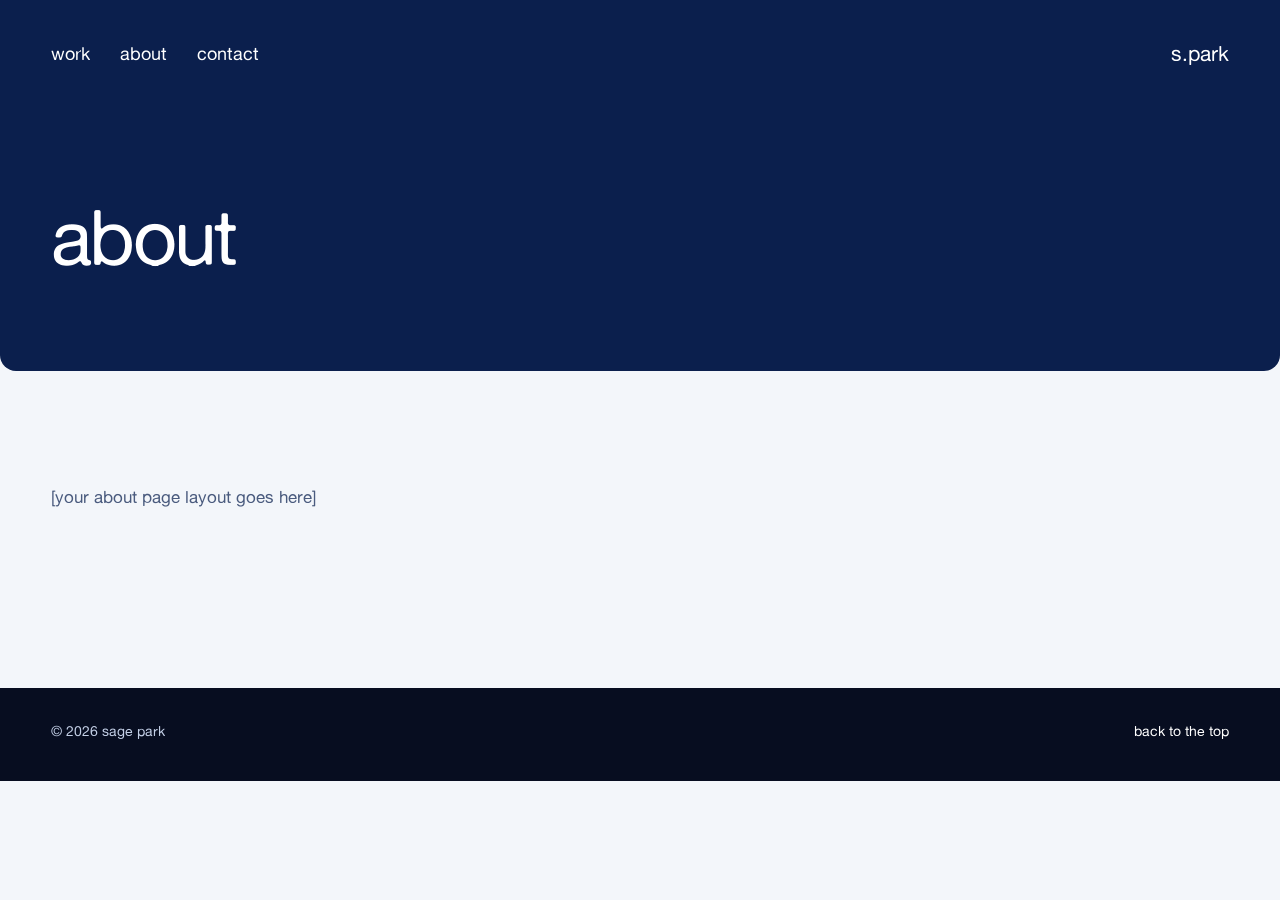
==== commit a9b896f5: "Selected work as alternating spreads; Satoshi for body text - the work grid becomes one spread per p" ====
--- a/about.html
+++ b/about.html
@@ -7,6 +7,8 @@
 <link rel="preconnect" href="https://fonts.googleapis.com">
 <link rel="preconnect" href="https://fonts.gstatic.com" crossorigin>
 <link href="https://fonts.googleapis.com/css2?family=Beth+Ellen&display=swap" rel="stylesheet">
+<!-- Satoshi, the body typeface, from Fontshare (free for personal and commercial use) -->
+<link href="https://api.fontshare.com/v2/css?f[]=satoshi@400,500,700&display=swap" rel="stylesheet">
 <link rel="stylesheet" href="css/site.css">
 <style>
   .about-top { background: #0B1F4D; color: #fff; border-radius: 0 0 16px 16px; padding: 0 var(--gutter) 96px; }
--- a/css/site.css
+++ b/css/site.css
@@ -3,6 +3,14 @@
    everyone. Without them the site falls back to Helvetica. Ashton falls back to
    Beth Ellen, which is loaded from Google in the page head. */
 
+/* the sticky note's handwriting: put the font file in /fonts with one of these names */
+@font-face {
+  font-family: 'Le Jardin Du Bonheur';
+  src: local('Le Jardin Du Bonheur'), local('LeJardinDuBonheur'),
+       url('../fonts/LeJardinDuBonheur.woff2') format('woff2'),
+       url('../fonts/LeJardinDuBonheur.ttf') format('truetype');
+  font-display: swap;
+}
 @font-face {
   font-family: 'Alte Haas Grotesk';
   src: local('Alte Haas Grotesk'), local('AlteHaasGrotesk'),
@@ -21,8 +29,16 @@
 }
 
 :root {
-  --sans: 'Alte Haas Grotesk', 'AlteHaasGrotesk', 'Helvetica Neue', Helvetica, Arial, sans-serif;
+  /* body text in Satoshi (loaded from Fontshare in each page's head); headings and the wordmark stay in Alte Haas */
+  --sans: 'Satoshi', 'Alte Haas Grotesk', 'Helvetica Neue', Helvetica, Arial, sans-serif;
+  --display: 'Alte Haas Grotesk', 'AlteHaasGrotesk', 'Helvetica Neue', Helvetica, Arial, sans-serif;
   --script: 'Ashton', 'P22 Ashton', 'Ashton Script', 'Beth Ellen', cursive;
+  --hand: 'Le Jardin Du Bonheur', 'LeJardinDuBonheur', 'Ashton', 'P22 Ashton', 'Beth Ellen', cursive;
+
+  /* the sticky note: paper colour, tilt, and how much to thin the handwriting */
+  --note-paper: #FBF2CF;
+  --note-tilt: 2deg;
+  --note-thin: 0.6px;
 
   --bg: #F3F6FA;
   --surface: #FFFFFF;
@@ -153,9 +169,10 @@
 /* ---------- the window ---------- */
 .window {
   position: relative; overflow: hidden;
-  height: clamp(560px, 88vh, 800px);
+  height: clamp(520px, calc(100vh - 190px), 820px);
+  height: clamp(520px, calc(100svh - 190px), 820px);
   border-radius: 0 0 8px 8px;
-  background: linear-gradient(180deg, var(--sky-top, #4C88D4) 0%, var(--sky-bottom, #A8CCEA) 82%);
+  background: linear-gradient(180deg, var(--sky-top, #4C88D4) 0%, var(--sky-bottom, #A8CCEA) 86%);
   color: var(--hero-ink);
   touch-action: pan-y;
 }
@@ -181,24 +198,73 @@
 .sk-near-line { stroke: var(--sk-near); fill: none; }
 .sk-water { fill: var(--sk-water); }
 .sk-refl { fill: var(--sk-refl); opacity: var(--sk-refl-op, .3); }
+/* the san diego coast */
+.sk-ocean { fill: var(--sk-ocean); }
+.sk-cliff { fill: var(--sk-cliff); }
+.sk-gully { fill: var(--sk-gully); }
+.sk-strata { stroke: #FFF4E0; stroke-width: 3; fill: none; opacity: calc(var(--sk-foam-op, .5) * .22); }
+.sk-pine { fill: var(--sk-pine); }
+.sk-pine-line { stroke: var(--sk-pine); fill: none; }
+.sk-sand { fill: var(--sk-sand); }
+.sk-wet { fill: var(--sk-wet); }
+.sk-foam { stroke: #fff; stroke-width: 2; fill: none; opacity: var(--sk-foam-op, .5); }
+.sk-dots { fill: #FFD9A0; opacity: var(--sk-lit-op, 0); }
+.sk-birds { stroke: var(--sk-near); stroke-width: 1.3; stroke-linecap: round; fill: none; }
+.sk-wave { stroke: var(--sk-refl); fill: none; stroke-linecap: round; }
+.sk-wash { fill: #fff; opacity: calc(var(--sk-foam-op, .5) * .35); }
+.sk-sheen { stroke: #fff; stroke-width: 1.2; fill: none; opacity: calc(var(--sk-foam-op, .5) * .45); }
+.sk-ridge { stroke: var(--sk-cliff-top); stroke-width: 1.2; fill: none; opacity: .55; }
+.sk-scrub { fill: var(--sk-scrub); }
+.sk-scrub-dark { fill: var(--sk-scrub-dark); }
+.sk-pine-lite { fill: var(--sk-pine-lite); }
+.sk-sand-deep { fill: var(--sk-sand-deep); }
 .sky-fog { position: absolute; inset: 0; width: 100%; height: 100%; cursor: crosshair; }
+.window.is-drawing { -webkit-user-select: none; user-select: none; }
 
 .hero-text { position: absolute; left: var(--gutter); right: var(--gutter); bottom: 104px; pointer-events: none; }
-.hero-text h1 { margin: 0; font-weight: 400; font-size: clamp(46px, 6.2vw, 88px); line-height: 1; }
+.hero-text h1 { margin: 0; font-weight: 400; font-size: clamp(46px, 6.2vw, 88px); line-height: 1; opacity: 0.8;}
 .sub { margin: 18px 0 0; font-size: clamp(18px, 1.6vw, 24px); line-height: 1.35; pointer-events: auto; width: fit-content; max-width: 100%; }
-.hint {
-  position: absolute; left: var(--gutter); bottom: 36px; margin: 0;
-  display: inline-flex; align-items: center; gap: 8px;
-  padding: 7px 8px 7px 12px; border-radius: var(--pane);
-  background: var(--glass);
-  -webkit-backdrop-filter: blur(18px) saturate(150%); backdrop-filter: blur(18px) saturate(150%);
-  font-size: 14px; pointer-events: none;
-}
-kbd {
-  font: inherit; font-size: 13px; padding: 2px 8px; border-radius: 3px;
-  background: var(--hero-ink); color: var(--bg);
-}
-[data-theme="night"] kbd { color: #0B1F4D; }
+/* the hint: a sticky note taped to the inside of the glass, above the fog */
+.note-spot {
+  position: absolute; z-index: 3; right: clamp(20px, 8vw, 116px); top: 46%;
+  width: 244px; pointer-events: none;
+}
+.note-tape {
+  position: absolute; z-index: 1; left: 50%; top: -13px; width: 94px; height: 26px; margin-left: -47px;
+  /* matte tape: faint streaks along its length, a little grit, and torn ends */
+  background-color: rgba(250, 248, 240, 0.5);
+  background-image: url("data:image/svg+xml;utf8,%3Csvg xmlns='http://www.w3.org/2000/svg' width='120' height='120'%3E%3Cfilter id='t'%3E%3CfeTurbulence type='fractalNoise' baseFrequency='.9 .012' numOctaves='2' stitchTiles='stitch'/%3E%3CfeColorMatrix values='0 0 0 0 1  0 0 0 0 1  0 0 0 0 1  .9 0 0 0 -.3'/%3E%3C/filter%3E%3Crect width='100%' height='100%' filter='url(%23t)'/%3E%3C/svg%3E"), url("data:image/svg+xml;utf8,%3Csvg xmlns='http://www.w3.org/2000/svg' width='120' height='120'%3E%3Cfilter id='s'%3E%3CfeTurbulence type='fractalNoise' baseFrequency='1.4' numOctaves='2' stitchTiles='stitch'/%3E%3CfeColorMatrix values='0 0 0 0 .5  0 0 0 0 .5  0 0 0 0 .55  .6 0 0 0 -.38'/%3E%3C/filter%3E%3Crect width='100%' height='100%' filter='url(%23s)'/%3E%3C/svg%3E");
+  -webkit-backdrop-filter: blur(2.5px) saturate(115%); backdrop-filter: blur(2.5px) saturate(115%);
+  clip-path: polygon(3% 0, 97% 0, 100% 14%, 96% 27%, 99% 41%, 97% 55%, 100% 70%, 96% 84%, 98% 100%, 2% 100%, 0 86%, 3% 72%, 0 58%, 3% 44%, 1% 30%, 4% 16%, 0 4%);
+  transform: rotate(-4deg); transition: opacity .8s ease;
+}
+.note {
+  padding: 30px 26px 28px;
+  /* paper: fine grain and soft fibre, multiplied into the paper colour so it works for any shade */
+  background-color: var(--note-paper);
+  background-image: url("data:image/svg+xml;utf8,%3Csvg xmlns='http://www.w3.org/2000/svg' width='180' height='180'%3E%3Cfilter id='g'%3E%3CfeTurbulence type='fractalNoise' baseFrequency='.9' numOctaves='3' stitchTiles='stitch'/%3E%3CfeColorMatrix values='0 0 0 0 .32  0 0 0 0 .25  0 0 0 0 .14  .32 0 0 0 -.13'/%3E%3C/filter%3E%3Crect width='100%' height='100%' filter='url(%23g)'/%3E%3C/svg%3E"), url("data:image/svg+xml;utf8,%3Csvg xmlns='http://www.w3.org/2000/svg' width='320' height='320'%3E%3Cfilter id='m'%3E%3CfeTurbulence type='fractalNoise' baseFrequency='.018 .045' numOctaves='2' stitchTiles='stitch'/%3E%3CfeColorMatrix values='0 0 0 0 .4  0 0 0 0 .3  0 0 0 0 .15  .2 0 0 0 -.08'/%3E%3C/filter%3E%3Crect width='100%' height='100%' filter='url(%23m)'/%3E%3C/svg%3E");
+  background-size: 180px 180px, 320px 320px;
+  background-blend-mode: multiply, multiply;
+  /* the shadow sits further out at the bottom right, as if that corner is lifting a little */
+  box-shadow: 0 1px 1px rgba(60, 50, 20, 0.1), 5px 14px 18px -12px rgba(30, 36, 70, 0.5);
+  font-family: var(--hand); font-size: 22px; font-weight: 300; font-synthesis: none;
+  /* a hairline of paper colour around each letter makes the strokes a touch thinner */
+  -webkit-text-stroke: var(--note-thin) var(--note-paper);
+  line-height: 1.45; letter-spacing: 0.03em; word-spacing: 0.14em; color: #1C2440;
+  transform: rotate(var(--note-tilt)); transform-origin: 50% 4%;
+  transition: transform .5s ease, opacity .5s ease;
+}
+.note p { margin: 0; }
+.note p + p { margin-top: 16px; }
+/* phones have no shift key and no mouse, so the note says what works there */
+.for-touch { display: none; }
+@media (hover: none) { .for-touch { display: inline; } .for-mouse { display: none; } }
+.squiggle { text-decoration: underline wavy; text-decoration-thickness: 1px; text-underline-offset: 6px; }
+/* after the first real stroke: the bottom lifts, it tips off the glass and falls; the tape stays a moment longer */
+.note-spot.is-lift .note { transform: rotate(calc(var(--note-tilt) - 7deg)) translateY(-10px) scale(1.03); transition: transform .26s cubic-bezier(.3, .7, .4, 1); }
+.note-spot.is-fall .note { transform: translate(60px, 520px) rotate(calc(var(--note-tilt) + 32deg)); opacity: 0; transition: transform 1.1s cubic-bezier(.55, 0, .8, .3), opacity .5s ease .7s; }
+.note-spot.is-fall .note-tape { opacity: 0; transition-delay: 1.4s; }
+.note-spot.is-gone { display: none; }
 
 /* the rotating words: one slot changes at a time, slowly */
 .rot {
@@ -206,7 +272,7 @@
   height: 1.35em; overflow: hidden; white-space: nowrap;
   transition: width .7s cubic-bezier(.2, .7, .2, 1);
 }
-.rot .w { display: inline-block; white-space: nowrap; }
+.rot .w { display: inline-block; white-space: nowrap; font-weight: 600;}
 .rot.is-live .w {
   position: absolute; left: 0; top: 0;
   transition: transform .7s cubic-bezier(.2, .7, .2, 1), opacity .55s ease;
@@ -215,7 +281,8 @@
 .rot .w.is-leaving { transform: translateY(-100%); opacity: 0; }
 
 /* ---------- selected work ---------- */
-.work { padding: clamp(88px, 10vw, 128px) 0 0; }
+h1, h2, h3, .wordmark { font-family: var(--display); }
+.work { padding: 44px 0 0; }
 .work-head {
   display: flex; align-items: flex-end; justify-content: space-between; gap: 16px 32px; flex-wrap: wrap;
 }
@@ -228,63 +295,39 @@
 .filters button:hover { color: var(--ink); text-decoration: underline; }
 .filters button[aria-pressed="true"] { color: var(--ink); text-decoration: underline; }
 
-.work-grid {
-  display: grid; grid-template-columns: repeat(3, minmax(0, 1fr));
-  gap: 56px 24px; margin-top: 40px;
-}
-.work-grid > [hidden] { display: none; }
-.card-wrap { position: relative; min-width: 0; }
-.card { display: block; text-decoration: none; color: var(--ink); }
-.card-media {
-  position: relative; aspect-ratio: 4 / 3; overflow: hidden;
-  border-radius: var(--pane); background: var(--ph);
-}
-.card-media img { width: 100%; height: 100%; object-fit: cover; object-position: 12% 50%; transition: transform .5s cubic-bezier(.2, .7, .2, 1); }
-.card-media .ph {
-  position: absolute; inset: 0; display: grid; place-items: center; padding: 24px;
-  text-align: center; font-size: 14px; color: var(--ph-ink);
-}
-/* frosted until you look at it */
-.card-media::after {
-  content: ""; position: absolute; inset: 0;
-  background: rgba(236, 241, 247, 0.3);
-  -webkit-backdrop-filter: blur(12px) saturate(140%); backdrop-filter: blur(12px) saturate(140%);
-  transition: opacity .45s ease;
-}
-.card:hover .card-media::after, .card:focus-visible .card-media::after { opacity: 0; }
-.card:hover .card-media img { transform: scale(1.03); }
-@media (hover: none) { .card-media::after { display: none; } }
-.card-title { display: flex; justify-content: space-between; align-items: baseline; gap: 16px; margin-top: 16px; }
-.card-title h3 { margin: 0; font-weight: 400; font-size: 21px; line-height: 1.2; }
-.card-title span { font-size: 14px; color: var(--muted); font-variant-numeric: tabular-nums; white-space: nowrap; }
-.card-tags { margin: 4px 0 0; font-size: 14px; color: var(--muted); }
-.soon { font-size: 13px; color: var(--muted); }
-
-/* invetty opens up into a bigger card on hover */
-.expand {
-  position: absolute; z-index: 6; top: -20px; left: -20px;
-  width: calc(200% + 24px + 40px);
-  padding: 20px; border-radius: 8px;
-  background: var(--surface);
-  box-shadow: 0 24px 60px var(--lift);
-  color: var(--ink); text-decoration: none;
-  opacity: 0; visibility: hidden; transform: scale(.96); transform-origin: 18% 18%;
-  transition: opacity .28s ease, transform .32s cubic-bezier(.2, .8, .2, 1), visibility 0s linear .32s;
-}
-.expand-media { aspect-ratio: 1700 / 820; border-radius: var(--pane); overflow: hidden; background: #2C2D44; }
-.expand-media img { width: 100%; height: 100%; object-fit: cover; }
-.expand-body { display: grid; grid-template-columns: minmax(0, 1fr) auto; gap: 32px; align-items: end; margin-top: 20px; }
-.expand-body p { max-width: 520px; }
-.expand-body h3 { margin: 0; font-weight: 400; font-size: 30px; line-height: 1.1; }
-.expand-body p { margin: 10px 0 0; }
-.expand-go { white-space: nowrap; text-decoration: underline; text-underline-offset: 5px; text-decoration-thickness: 1px; }
-@media (hover: hover) and (min-width: 900px) {
-  .card-wrap:hover .expand {
-    opacity: 1; visibility: visible; transform: none;
-    transition: opacity .28s ease, transform .32s cubic-bezier(.2, .8, .2, 1), visibility 0s;
-  }
-}
-@media (max-width: 899px) { .expand { display: none; } }
+/* one spread per project: the cover framed in the window's bronze on one side, its name and facts on the
+   other, swapping sides from one project to the next. Every cover shows from the start. */
+.spreads { display: grid; gap: clamp(72px, 9vw, 120px); margin-top: 56px; }
+.spreads > [hidden] { display: none; }
+.spread {
+  display: grid; grid-template-columns: minmax(0, 7fr) minmax(0, 5fr); gap: clamp(28px, 4vw, 56px); align-items: center;
+  text-decoration: none; color: var(--ink);
+}
+.spread:nth-child(even) { grid-template-columns: minmax(0, 5fr) minmax(0, 7fr); }
+.spread:nth-child(even) .spread-pic { order: 2; }
+.spread-pic {
+  display: block; padding: 8px; background: var(--bronze, #463A35);
+  box-shadow: 0 18px 26px -20px rgba(40, 28, 20, 0.45);
+  transition: transform .3s cubic-bezier(.22, 1, .36, 1), box-shadow .3s ease;
+}
+.spread-media { position: relative; display: block; aspect-ratio: 16 / 10; overflow: hidden; background: var(--ph); }
+.spread-media img { display: block; width: 100%; height: 100%; object-fit: cover; object-position: 12% 50%; transition: transform .5s cubic-bezier(.22, 1, .36, 1); }
+.spread-media .ph { position: absolute; inset: 0; display: grid; place-items: center; padding: 24px; text-align: center; font-size: 14px; color: var(--ph-ink); }
+.spread:hover .spread-pic, .spread:focus-visible .spread-pic { transform: translateY(-2px); box-shadow: 0 24px 30px -20px rgba(40, 28, 20, 0.5); }
+.spread:hover .spread-media img, .spread:focus-visible .spread-media img { transform: scale(1.03); }
+.spread-text { min-width: 0; }
+.spread-text h3 {
+  display: inline; margin: 0; font-weight: 400; font-size: clamp(34px, 4vw, 58px); line-height: 1.04;
+  color: var(--bronze, var(--ink));
+  background: linear-gradient(currentColor, currentColor) 0 100% / 0 1px no-repeat; transition: background-size .3s ease;
+}
+.spread:hover .spread-text h3, .spread:focus-visible .spread-text h3 { background-size: 100% 1px; }
+.spread-what { margin: 16px 0 0; max-width: 40ch; }
+.spread-facts { display: grid; grid-template-columns: auto 1fr; gap: 4px 18px; margin: 22px 0 0; font-size: 15px; }
+.spread-facts dt { color: var(--muted); }
+.spread-facts dd { margin: 0; }
+.spread-go { display: inline-block; margin-top: 22px; font-size: 15px; text-decoration: underline; text-underline-offset: 6px; text-decoration-thickness: 1px; }
+[data-theme="night"] .spread-text h3 { color: var(--ink); }
 
 /* ---------- the lobby: contact and the record player ---------- */
 .lobby {
@@ -356,7 +399,6 @@
 
 /* ---------- smaller screens ---------- */
 @media (max-width: 1000px) {
-  .work-grid { grid-template-columns: repeat(2, minmax(0, 1fr)); }
   .lobby-inner { grid-template-columns: minmax(0, 1fr); padding-bottom: 200px; }
 }
 @media (max-width: 640px) {
@@ -366,7 +408,10 @@
   .wordmark { display: none; }
   .time-panel { width: min(320px, calc(100vw - 32px)); right: -4px; }
   .hero-text { bottom: 96px; }
-  .work-grid { grid-template-columns: minmax(0, 1fr); gap: 40px; }
+  .note-spot { top: 100px; right: auto; left: 16px; width: 176px; }
+  .note { padding: 24px 20px 22px; font-size: 18px; }
+  .spread, .spread:nth-child(even) { grid-template-columns: minmax(0, 1fr); gap: 20px; }
+  .spread:nth-child(even) .spread-pic { order: 0; }
   .deck { transform: scale(.85); transform-origin: left center; margin-right: -40px; }
   .foot-inner { grid-template-columns: minmax(0, 1fr); }
   .foot .back { justify-self: start; }
@@ -375,4 +420,4 @@
 @media (prefers-reduced-motion: reduce) {
   html { scroll-behavior: auto; }
   *, *::before, *::after { transition-duration: .01ms !important; animation-duration: .01ms !important; animation-iteration-count: 1 !important; }
-}
+}
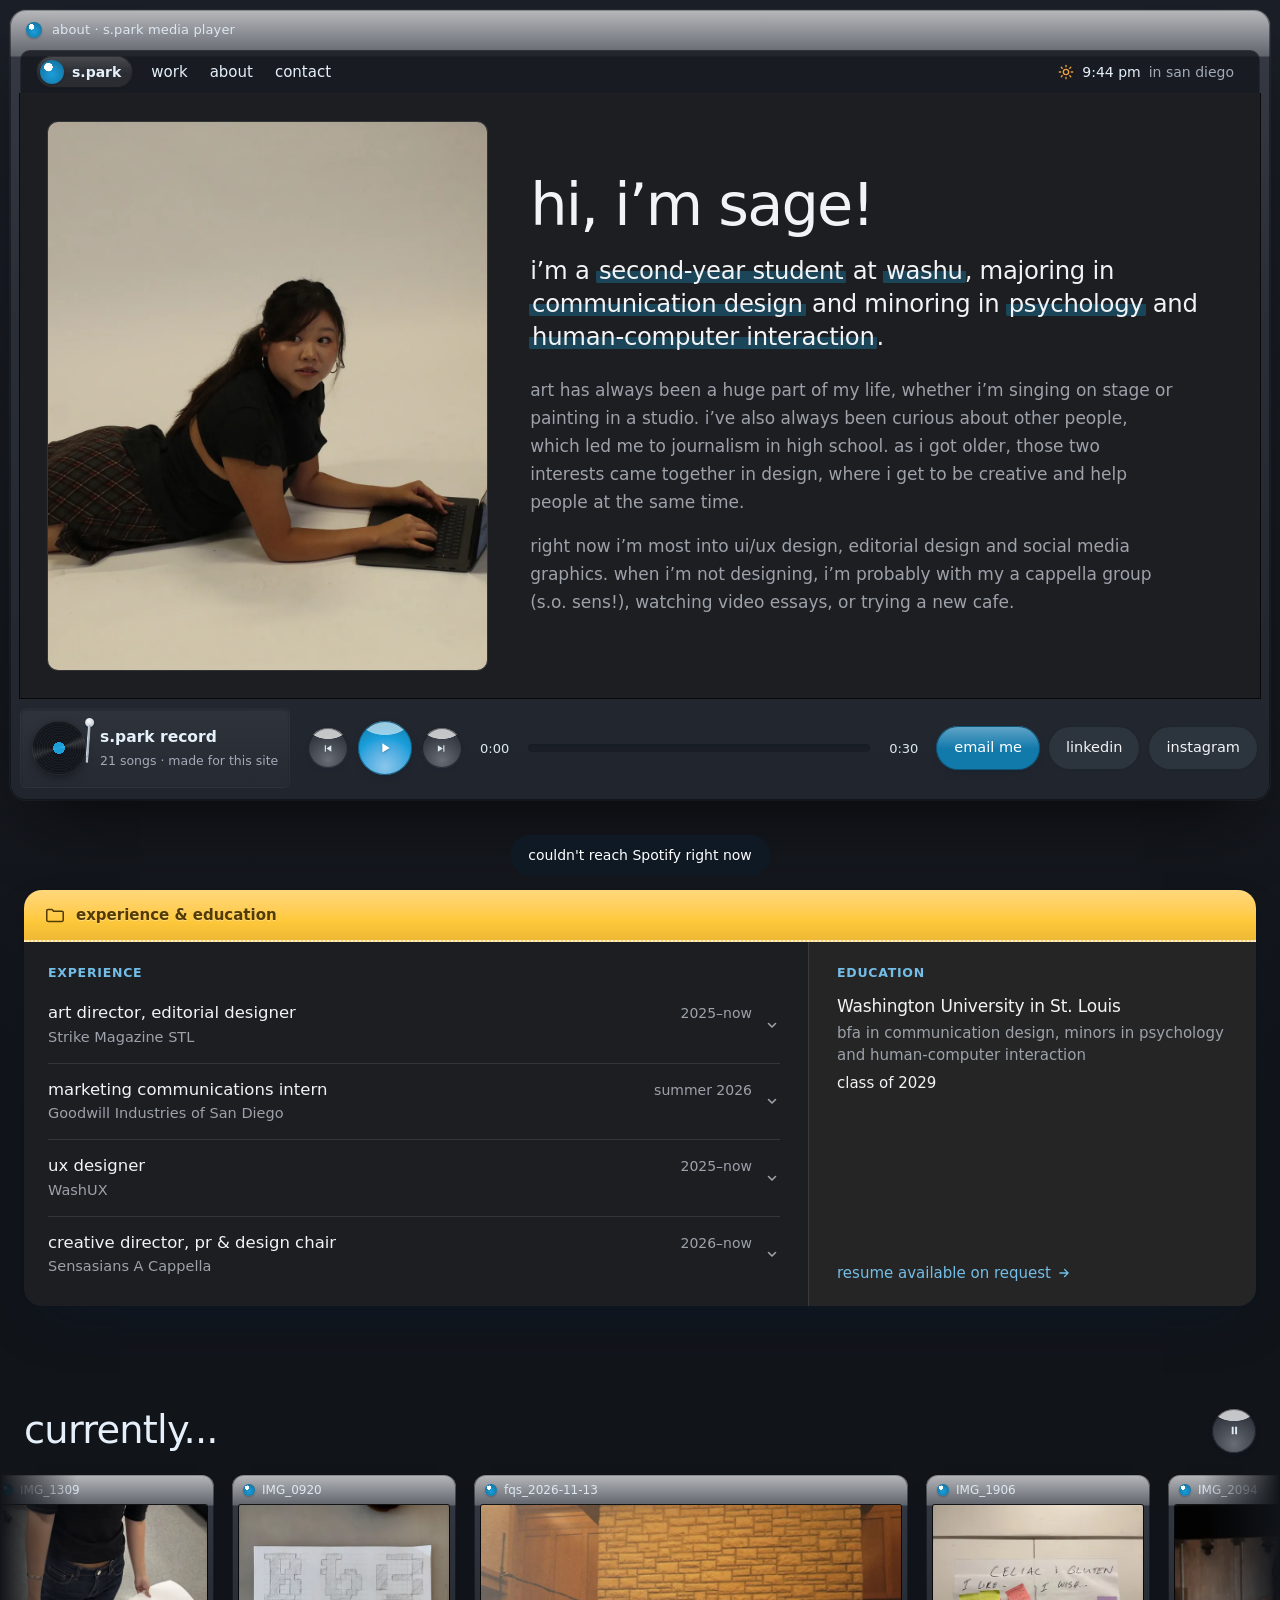
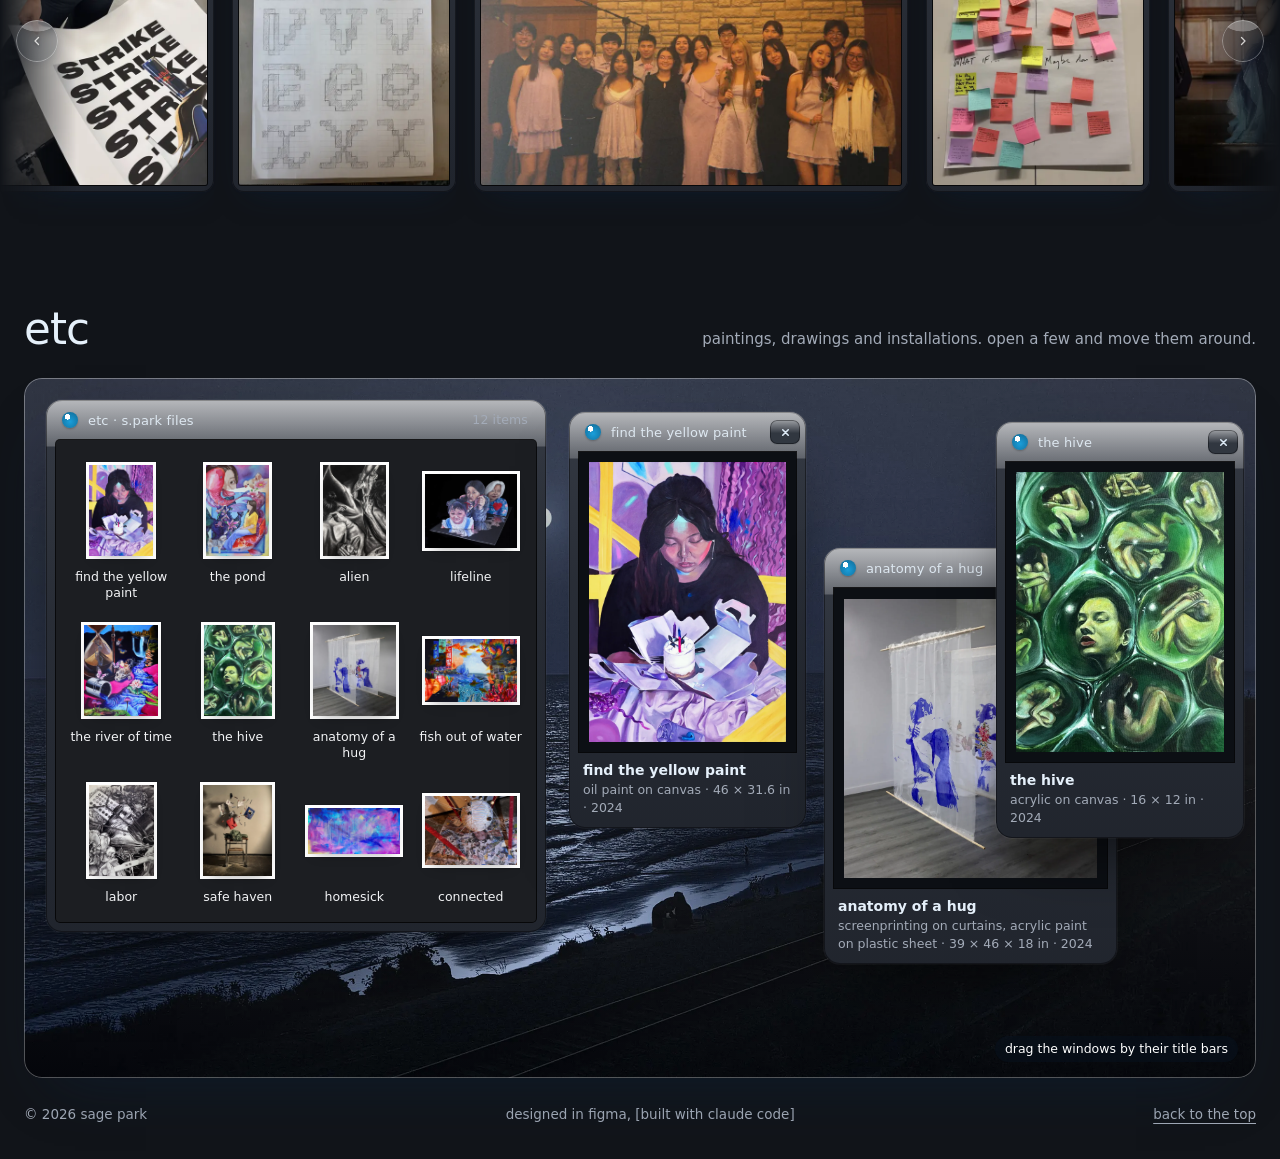
==== commit d5f60ae8: "about page: intro, experience & education, currently..., etc - the about window: my photo on its scr" ====
--- a/about.html
+++ b/about.html
@@ -1,43 +1,193 @@
 <!doctype html>
-<html lang="en">
+<html lang="en" data-theme="day">
 <head>
 <meta charset="utf-8">
 <meta name="viewport" content="width=device-width, initial-scale=1, viewport-fit=cover">
 <title>About Sage Park</title>
-<link rel="preconnect" href="https://fonts.googleapis.com">
-<link rel="preconnect" href="https://fonts.gstatic.com" crossorigin>
-<link href="https://fonts.googleapis.com/css2?family=Beth+Ellen&display=swap" rel="stylesheet">
-<!-- Satoshi, the body typeface, from Fontshare (free for personal and commercial use) -->
-<link href="https://api.fontshare.com/v2/css?f[]=satoshi@400,500,700&display=swap" rel="stylesheet">
-<link rel="stylesheet" href="css/site.css">
-<style>
-  .about-top { background: #0B1F4D; color: #fff; border-radius: 0 0 16px 16px; padding: 0 var(--gutter) 96px; }
-  .about-top .nav { position: static; padding-inline: 0; color: #fff; }
-  .about-top h1 { margin: 120px 0 0; font-weight: 400; font-size: clamp(46px, 6vw, 84px); letter-spacing: -0.035em; line-height: 1; }
-  .about-body { padding: 96px 0 160px; color: var(--muted); }
-</style>
+<meta name="description" content="Sage Park is a second-year communication design student at WashU who designs things people use, draws letters and sings a cappella. Experience, education and fine arts work.">
+<script>
+  // Apple devices get SF Pro, their system font; everything else gets Satoshi
+  try { if (/Mac|iPhone|iPad|iPod/.test(navigator.platform || '') || /iPhone|iPad|Macintosh/.test(navigator.userAgent)) document.documentElement.classList.add('apple'); } catch (e) {}
+</script>
+<script>
+  // day or night: what the window on the home page showed in the last few hours, otherwise this device's clock
+  (function () {
+    var th = null;
+    try { var o = JSON.parse(localStorage.getItem('sp-theme')); if (o && Date.now() - o.t < 6 * 3600e3) th = o.v; } catch (e) {}
+    if (!th) { var h = new Date().getHours(); th = h >= 19 || h < 6 ? 'night' : 'day'; }
+    document.documentElement.setAttribute('data-theme', th);
+    // the window opens on arrival (not for people who turn off animations)
+    try { if (!matchMedia('(prefers-reduced-motion: reduce)').matches) document.documentElement.classList.add('opening'); } catch (e) {}
+  })();
+</script>
+<link rel="preconnect" href="https://api.fontshare.com" crossorigin>
+<!-- Satoshi, from Fontshare (free for personal and commercial use) -->
+<link href="https://api.fontshare.com/v2/css?f[]=satoshi@300,400,500,700&display=swap" rel="stylesheet">
+<link rel="stylesheet" href="css/aero.css">
+<link rel="stylesheet" href="css/about.css">
 </head>
 <body>
-<header class="about-top">
-  <nav class="nav" aria-label="Main">
-    <div class="nav-links">
-      <a class="link" href="index.html#work">work</a>
-      <a class="link" href="about.html" aria-current="page">about</a>
-      <a class="link" href="index.html#contact">contact</a>
+
+<div class="desk" id="top">
+  <div class="wrap">
+    <section class="about-player chrome" aria-label="About">
+      <div class="titlebar"><span class="app-orb" aria-hidden="true"></span><span class="t">about · s.park media player</span></div>
+      <div class="menubar">
+        <nav aria-label="Main"><a href="index.html#work">work</a><a href="about.html" aria-current="page">about</a><a href="#contact">contact</a></nav>
+        <span class="clock" aria-label="The time in San Diego">
+          <svg class="chip-sun" viewBox="0 0 24 24" fill="none" stroke="currentColor" stroke-width="2" stroke-linecap="round" aria-hidden="true"><circle cx="12" cy="12" r="4"/><path d="M12 2v2M12 20v2M4.9 4.9l1.4 1.4M17.7 17.7l1.4 1.4M2 12h2M20 12h2M4.9 19.1l1.4-1.4M17.7 6.3l1.4-1.4"/></svg>
+          <svg class="chip-moon" viewBox="0 0 24 24" fill="none" stroke="currentColor" stroke-width="2" stroke-linecap="round" stroke-linejoin="round" aria-hidden="true" hidden><path d="M20 14.5A8 8 0 0 1 9.5 4a8 8 0 1 0 10.5 10.5z"/></svg>
+          <span data-clock-time>…</span><span class="city">in san diego</span>
+        </span>
+      </div>
+      <div class="screen about-screen">
+        <figure class="me">
+          <img src="img/about/portrait.webp" alt="Sage lying on a white studio floor, typing on a laptop" width="1104" height="1400">
+        </figure>
+        <div class="about-copy">
+          <h1 class="about-hi">hi, i’m sage!</h1>
+          <p class="about-lede">i’m a <mark class="hl">second-year student</mark> at <mark class="hl">washu</mark>, majoring in <mark class="hl">communication design</mark> and minoring in <mark class="hl">psychology</mark> and <mark class="hl">human-computer interaction</mark>.</p>
+          <p class="about-p">art has always been a huge part of my life, whether i’m singing on stage or painting in a studio. i’ve also always been curious about other people, which led me to journalism in high school. as i got older, those two interests came together in design, where i get to be creative and help people at the same time.</p>
+          <p class="about-p">right now i’m most into ui/ux design, editorial design and social media graphics. when i’m not designing, i’m probably with my a cappella group (s.o. sens!), watching video essays, or trying a new cafe.</p>
+        </div>
+      </div>
+      <!-- the s.park record, the same playlist as every other page (player.js plays it), then the contact buttons -->
+      <div class="transport about-transport np" id="contact" data-juke aria-label="My playlist">
+        <div class="np-body">
+          <div class="vinyl" aria-hidden="true"><div class="rec"></div><div class="arm"></div></div>
+          <div><strong class="pl-name">s.park record</strong><span class="pl-sub">21 songs · made for this site</span></div>
+        </div>
+        <div class="btns">
+          <button class="orb" type="button" aria-label="Previous song"><svg viewBox="0 0 24 24" fill="currentColor" aria-hidden="true"><path d="M6 5h2.4v14H6zM20 5v14L9.5 12z"/></svg></button>
+          <button class="orb big" type="button" data-record aria-pressed="false" aria-label="Play or pause the playlist"><svg class="ico-play" viewBox="0 0 24 24" fill="currentColor" aria-hidden="true"><path d="M8 5v14l11-7z"/></svg><svg class="ico-pause" viewBox="0 0 24 24" fill="currentColor" aria-hidden="true"><path d="M7 5h3.6v14H7zM13.4 5H17v14h-3.6z"/></svg></button>
+          <button class="orb" type="button" aria-label="Next song"><svg viewBox="0 0 24 24" fill="currentColor" aria-hidden="true"><path d="M15.6 5H18v14h-2.4zM4 5l10.5 7L4 19z"/></svg></button>
+        </div>
+        <div class="seek">
+          <span class="lbl" data-pl-time>0:00</span>
+          <div class="pl-bar" aria-hidden="true"><i></i></div>
+          <span class="lbl" data-pl-dur>0:30</span>
+        </div>
+        <div class="cta">
+          <a class="pill primary" href="mailto:sagespark19@gmail.com">email me</a>
+          <a class="pill" href="https://www.linkedin.com/in/sage-park-422842282/" target="_blank" rel="noopener">linkedin</a>
+          <a class="pill" href="#contact">instagram</a>
+        </div>
+      </div>
+    </section>
+  </div>
+</div>
+
+<main>
+  <!-- experience: the resume in short, as notes. Each role opens to show what i did. -->
+  <section class="xp wrap" id="experience" aria-label="Experience">
+    <div class="memo xp-memo">
+      <div class="memo-head"><svg viewBox="0 0 24 24" fill="none" stroke="currentColor" stroke-width="1.7" stroke-linejoin="round" aria-hidden="true"><path d="M3 7.5A1.5 1.5 0 0 1 4.5 6h4.2l2 2h8.8A1.5 1.5 0 0 1 21 9.5v8A1.5 1.5 0 0 1 19.5 19h-15A1.5 1.5 0 0 1 3 17.5z"/></svg>experience &amp; education</div>
+        <div class="memo-body xp-body">
+        <div class="xp-jobs">
+          <h2 class="xp-label">experience</h2>
+          <ul class="xp-list">
+            <li><details>
+              <summary><span class="xp-what"><b>art director, editorial designer</b><span>Strike Magazine STL</span></span><span class="xp-when">2025–now</span><svg class="xp-chev" viewBox="0 0 12 12" aria-hidden="true"><path d="M2.5 4.5 6 8l3.5-3.5" fill="none" stroke="currentColor" stroke-width="1.6" stroke-linecap="round" stroke-linejoin="round"/></svg></summary>
+              <ul class="xp-more"><li>set the creative vision for issue 12 of the nation’s largest student-run publication, carried through photography, layout and social media</li><li>directed and mentored all four shoot groups</li><li>designed editorial spreads and promotional social graphics</li></ul>
+            </details></li>
+            <li><details>
+              <summary><span class="xp-what"><b>marketing communications intern</b><span>Goodwill Industries of San Diego</span></span><span class="xp-when">summer 2026</span><svg class="xp-chev" viewBox="0 0 12 12" aria-hidden="true"><path d="M2.5 4.5 6 8l3.5-3.5" fill="none" stroke="currentColor" stroke-width="1.6" stroke-linecap="round" stroke-linejoin="round"/></svg></summary>
+              <ul class="xp-more"><li>created social content for Goodwill’s mission, workforce programs, community services and stores</li><li>wrote and edited copy for social posts, newsletters, the website and internal communications</li><li>photographed and filmed community impact stories and events</li><li>placed through Bank of America Student Leaders</li></ul>
+            </details></li>
+            <li><details>
+              <summary><span class="xp-what"><b>ux designer</b><span>WashUX</span></span><span class="xp-when">2025–now</span><svg class="xp-chev" viewBox="0 0 12 12" aria-hidden="true"><path d="M2.5 4.5 6 8l3.5-3.5" fill="none" stroke="currentColor" stroke-width="1.6" stroke-linecap="round" stroke-linejoin="round"/></svg></summary>
+              <ul class="xp-more"><li>redesigned PitchBook’s corporate events tracking feature with a student team, mentored by a PitchBook senior product designer</li><li>redesigned the WashU Student Health Center appointment booking flow and portal</li><li>led a team of three at the 36-hour WashUX Designathon to make softspot</li></ul>
+            </details></li>
+            <li><details>
+              <summary><span class="xp-what"><b>creative director, pr &amp; design chair</b><span>Sensasians A Cappella</span></span><span class="xp-when">2026–now</span><svg class="xp-chev" viewBox="0 0 12 12" aria-hidden="true"><path d="M2.5 4.5 6 8l3.5-3.5" fill="none" stroke="currentColor" stroke-width="1.6" stroke-linecap="round" stroke-linejoin="round"/></svg></summary>
+              <ul class="xp-more"><li>develop concepts for concerts, photoshoots and music videos, directing styling, wardrobe and set design</li><li>design posters and social carousels</li><li>run the group’s social media and short-form video</li></ul>
+            </details></li>
+          </ul>
+        </div>
+        <div class="xp-edu">
+          <h2 class="xp-label">education</h2>
+          <h3 class="xp-school">Washington University in St. Louis</h3>
+          <p>bfa in communication design, minors in psychology and human-computer interaction</p>
+          <p class="xp-class">class of 2029</p>
+          <a class="read" href="mailto:sagespark19@gmail.com?subject=Resume%20request">resume available on request <svg width="14" height="14" viewBox="0 0 24 24" fill="none" stroke="currentColor" stroke-width="2.2" stroke-linecap="round" aria-hidden="true"><path d="M5 12h14M13 6l6 6-6 6"/></svg></a>
+        </div>
+      </div>
     </div>
-    <a class="wordmark" href="index.html" aria-label="Sage Park, home">s.park</a>
-  </nav>
-  <h1>about</h1>
-</header>
-<main class="wrap about-body">
-  <p>[your about page layout goes here]</p>
+  </section>
+
+  <section class="roll" id="currently" data-roll aria-labelledby="roll-title">
+    <div class="wrap roll-head">
+      <h2 id="roll-title">currently...</h2>
+      <button class="orb" type="button" data-roll-pause aria-pressed="true" aria-label="Pause the photos"><svg class="ico-play" viewBox="0 0 24 24" fill="currentColor" aria-hidden="true"><path d="M8 5v14l11-7z"/></svg><svg class="ico-pause" viewBox="0 0 24 24" fill="currentColor" aria-hidden="true"><path d="M7 5h3.6v14H7zM13.4 5H17v14h-3.6z"/></svg></button>
+    </div>
+    <div class="roll-screen">
+      <div class="roll-view" tabindex="0" aria-label="Photos: use the arrow keys to move through them"></div>
+      <button class="orb roll-arrow l" type="button" data-roll-step="-1" aria-label="Earlier photos"><svg viewBox="0 0 24 24" fill="none" stroke="currentColor" stroke-width="2.6" stroke-linecap="round" stroke-linejoin="round" aria-hidden="true"><path d="M15 5l-7 7 7 7"/></svg></button>
+      <button class="orb roll-arrow r" type="button" data-roll-step="1" aria-label="Later photos"><svg viewBox="0 0 24 24" fill="none" stroke="currentColor" stroke-width="2.6" stroke-linecap="round" stroke-linejoin="round" aria-hidden="true"><path d="M9 5l7 7-7 7"/></svg></button>
+    </div>
+  </section>
+
+  <!-- etc: paintings, drawings and installations -->
+  <section class="etc wrap" id="etc" aria-labelledby="etc-title">
+    <div class="sec-head">
+      <h2 id="etc-title">etc</h2>
+      <p>paintings, drawings and installations. open a few and move them around.</p>
+    </div>
+    <!-- a small desktop: the folder, and the pieces you open as windows you can drag -->
+    <div class="md" data-md>
+      <div class="md-folder" data-mwin style="--x:22;--y:22"><div class="etc-stage" data-etc></div></div>
+    </div>
+  </section>
 </main>
+
 <footer class="foot">
-  <div class="foot-inner wrap">
+  <div class="wrap">
     <span>© 2026 sage park</span>
-    <p></p>
-    <a class="back link" href="#top">back to the top</a>
+    <span>designed in figma, [built with claude code]</span>
+    <a href="#top">back to the top</a>
   </div>
 </footer>
+
+<div class="toast" role="status" aria-live="polite"></div>
+
+<script>
+  /* the start menu: what's in it on this page */
+  window.SPMenu = [
+    { label: 'work', key: 'w', icon: 'folder', sub: [
+      { label: 'invetty', icon: 'img:img/invetty-logo.webp', href: 'invetty.html', note: 'case study' },
+      { label: 'softspot', icon: 'img:img/softspot/icon.webp', href: 'softspot.html', note: 'case study' },
+      { label: 'strike magazine stl', icon: 'img:img/strike/social/avatar.webp', href: 'strike.html', note: 'issues' },
+      { label: 'social media marketing', icon: 'folder-dim', disabled: true, note: 'coming soon' },
+      { label: 'type collection', icon: 'folder-dim', disabled: true, note: 'coming soon' },
+      'sep',
+      { label: 'all work', icon: 'folder', href: 'index.html#work' } ] },
+    { label: 'about', key: 'a', icon: 'person', href: '#top', current: true },
+    { label: 'this page', key: 's', icon: 'doc', sub: [
+      { label: 'experience & education', icon: 'case', href: '#experience' },
+      { label: 'currently...', icon: 'camera', href: '#currently' },
+      { label: 'etc', icon: 'folder', href: '#etc' } ] },
+    { label: 'playlist', key: 'p', icon: 'music', href: '#contact' },
+    { label: 'contact', key: 'c', icon: 'mail', sub: [
+      { label: 'email me', icon: 'mail', href: 'mailto:sagespark19@gmail.com' },
+      { label: 'copy my email', icon: 'copy', action: 'copy-email' },
+      { label: 'linkedin', icon: 'case', href: 'https://www.linkedin.com/in/sage-park-422842282/', external: true },
+      { label: 'instagram', icon: 'camera', href: '#contact' } ] },
+    'sep',
+    { label: 'home', key: 'h', icon: 'home', href: 'index.html' },
+    { label: 'back to the top', key: 'b', icon: 'up', href: '#top' }
+  ];
+  window.SPMenuActions = {
+    'copy-email': function () {
+      var t = function () { if (window.SP) SP.toast('copied sagespark19@gmail.com'); };
+      try { navigator.clipboard.writeText('sagespark19@gmail.com').then(t, function () { if (window.SP) SP.toast('sagespark19@gmail.com'); }); } catch (e) {}
+    }
+  };
+</script>
+<script src="js/startmenu.js"></script>
+<script src="js/aero.js"></script>
+<script src="js/player.js"></script>
+<script src="js/about.js"></script>
+<script src="js/etc.js"></script>
+<script src="js/minidesk.js"></script>
 </body>
 </html>
--- a/css/aero.css
+++ b/css/aero.css
@@ -0,0 +1,560 @@
+
+/* aero.css: the whole site as a desktop of glossy media-player windows on a sky ground.
+   The hero is a player with the window glass inside, each project is a smaller player with an
+   iOS note tucked against it, and contact is a paint window, a note and a little record player.
+   Every colour comes from five picks at the top of :root: change those and the rest follows. */
+@font-face { font-family: 'Le Jardin Du Bonheur'; src: url('../fonts/LeJardinDuBonheur.woff2') format('woff2'); font-display: swap; }
+
+:root {
+  color-scheme: light;
+  /* motion: one family of curves for the whole site */
+  --ease-out: cubic-bezier(.23, 1, .32, 1);       /* things arriving, presses, menus */
+  --ease-in-out: cubic-bezier(.77, 0, .175, 1);   /* things moving across the screen */
+  --ease-drawer: cubic-bezier(.32, .72, 0, 1);    /* the floating bar on case studies, like an iOS sheet */
+  /* the picks */
+  --tint: #8DBFE6;      /* the chrome of every window */
+  --accent: #1A9FDB;    /* play buttons, links, the email button */
+  --seek: #5DB83D;      /* seek bar and progress fill, the old media player green */
+  --notes: #FFC93C;     /* the notes header */
+  /* the accent, deepened where it carries text: as link text, and under white text */
+  --accent-ink: color-mix(in oklab, var(--accent) 66%, #021B30);
+  --accent-fill: color-mix(in oklab, var(--accent) 74%, #021B30);
+  --ground-pick: #BFE2F7;
+  /* the page at night: top of the page, then the rest */
+  --night-top: #1B1F27;
+  --night-bot: #111419;
+
+  --gloss: .75;         /* how shiny the chrome is, 0 to 1 */
+  --r: 16px;            /* window corners */
+  --hero-size: 1;       /* scales the headline */
+  --ov: 48px;           /* how far a note tucks over its player */
+
+  /* Satoshi, or SF Pro on Apple devices (see :root.apple) */
+  --sans: 'Satoshi', 'Segoe UI', system-ui, sans-serif;
+  --display: 'Satoshi', 'Segoe UI', system-ui, sans-serif;
+  --display-w: 300;
+  --hand: 'Le Jardin Du Bonheur', 'Segoe Print', cursive;
+
+  /* derived: day */
+  --ground-top: color-mix(in oklab, var(--ground-pick) 100%, white 0%);
+  --ground-bot: color-mix(in oklab, var(--ground-pick) 22%, white);
+  --ink: #12273C;
+  --ink-2: #4A6178;
+  --ink-on-chrome: color-mix(in oklab, var(--tint) 30%, #12273C);
+  --chrome-1: color-mix(in oklab, var(--tint) 10%, white);
+  --chrome-2: color-mix(in oklab, var(--tint) 26%, white);
+  --chrome-3: color-mix(in oklab, var(--tint) 52%, white);
+  --chrome-edge: color-mix(in oklab, var(--tint) 62%, #1C3048);
+  --chrome-hi: rgba(255, 255, 255, .95);
+  --menu: rgba(255, 255, 255, .88);
+  --paper: #FFFFFF;
+  --paper-ink: #1B1D21;
+  --paper-2: #686D76;
+  --rule: rgba(20, 30, 45, .1);
+  --orb: color-mix(in oklab, var(--tint) 14%, white);
+  --orb-ink: color-mix(in oklab, var(--tint) 30%, #12273C);
+  --shadow: 0 30px 60px -28px rgba(10, 36, 64, .42), 0 2px 6px rgba(15, 40, 70, .12);
+  --screen-rim: rgba(10, 25, 45, .55);
+}
+:root.apple { --sans: -apple-system, BlinkMacSystemFont, 'SF Pro Text', 'SF Pro Display', 'Satoshi', 'Segoe UI', system-ui, sans-serif; --display: -apple-system, BlinkMacSystemFont, 'SF Pro Display', 'Satoshi', 'Segoe UI', system-ui, sans-serif; }
+:root[data-theme="night"] {
+  color-scheme: dark;
+  --ground-top: var(--night-top);
+  --ground-bot: var(--night-bot);
+  --ink: #E5F0FA;
+  --ink-2: #A3ABB8;
+  /* the window frames at night are made from the night background, a little lighter */
+  --ink-on-chrome: color-mix(in oklab, var(--tint) 12%, #E8ECF1);
+  --chrome-1: color-mix(in oklab, var(--night-top), #7A8290 30%);
+  --chrome-2: color-mix(in oklab, var(--night-top), #7A8290 16%);
+  --chrome-3: color-mix(in oklab, var(--night-top), #7A8290 7%);
+  --chrome-edge: color-mix(in oklab, var(--night-bot), #000 45%);
+  --chrome-hi: rgba(255, 255, 255, .22);
+  --menu: color-mix(in oklab, var(--night-bot) 78%, transparent);
+  --paper: #1C1E22;
+  --paper-ink: #F2F3F5;
+  --paper-2: #9CA1AA;
+  --rule: rgba(255, 255, 255, .1);
+  --orb: color-mix(in oklab, var(--night-top), #7A8290 26%);
+  --orb-ink: #DDEAF6;
+  --shadow: 0 30px 70px -24px rgba(0, 0, 0, .7), 0 0 0 1px rgba(255, 255, 255, .05);
+  --accent-ink: color-mix(in oklab, var(--accent) 70%, white);
+  --screen-rim: rgba(0, 0, 0, .8);
+}
+
+* { box-sizing: border-box; }
+[hidden] { display: none !important; }
+img, video { max-width: 100%; }
+html { scroll-behavior: smooth; -webkit-text-size-adjust: 100%; text-size-adjust: 100%; -webkit-tap-highlight-color: transparent; }
+/* on a phone: taps go through straight away, and holding a button doesn't select its label */
+button, a, [role="button"], input[type="range"], label { touch-action: manipulation; }
+button, [role="button"], .orb, .pill, .sm-row, .seg { -webkit-user-select: none; user-select: none; -webkit-touch-callout: none; }
+body {
+  margin: 0; font-family: var(--sans); font-size: 16px; line-height: 1.5; color: var(--ink);
+  background: linear-gradient(180deg, var(--ground-top) 0, var(--ground-bot) 1100px, var(--ground-bot) 100%) var(--ground-bot);
+  -webkit-font-smoothing: antialiased; transition: background-color .6s ease, color .6s ease;
+}
+::selection { background: color-mix(in oklab, var(--accent) 35%, transparent); }
+:focus-visible { outline: 2px solid var(--accent); outline-offset: 3px; border-radius: 6px; }
+a { color: inherit; }
+button { font: inherit; color: inherit; }
+.sr-only { position: absolute; width: 1px; height: 1px; overflow: hidden; clip: rect(0 0 0 0); white-space: nowrap; }
+.wrap { width: 100%; max-width: 1280px; margin: 0 auto; padding-left: max(24px, env(safe-area-inset-left, 0px)); padding-right: max(24px, env(safe-area-inset-right, 0px)); }
+
+/* ---------- the chrome every window shares ---------- */
+.chrome {
+  position: relative; border-radius: var(--r);
+  background:
+    linear-gradient(180deg, rgba(255,255,255, calc(.85 * var(--gloss))) 0, rgba(255,255,255, calc(.3 * var(--gloss))) 46px, rgba(255,255,255,0) 47px),
+    linear-gradient(180deg, var(--chrome-1), var(--chrome-2) 40%, var(--chrome-3));
+  box-shadow: var(--shadow), inset 0 1px 0 var(--chrome-hi), inset 0 0 0 1px color-mix(in oklab, var(--chrome-edge) 45%, transparent);
+  transition: background .5s ease, box-shadow .5s ease;
+}
+.titlebar { display: flex; align-items: center; gap: 10px; height: 40px; padding: 0 10px 0 16px; color: var(--ink-on-chrome); font-size: 13px; font-weight: 500; letter-spacing: .01em; }
+.titlebar .t { flex: 1; min-width: 0; overflow: hidden; text-overflow: ellipsis; white-space: nowrap; }
+.app-orb {
+  width: 16px; height: 16px; border-radius: 50%; flex: none;
+  background: radial-gradient(circle at 35% 30%, #fff 0 18%, transparent 19%), radial-gradient(circle at 50% 60%, var(--accent), color-mix(in oklab, var(--accent) 60%, #052033));
+  box-shadow: 0 1px 2px rgba(0,0,0,.25);
+}
+.win-btns { display: flex; gap: 6px; }
+.win-btn {
+  width: 30px; height: 24px; border-radius: 7px; border: 0; cursor: pointer; display: grid; place-items: center; color: var(--orb-ink);
+  background: linear-gradient(180deg, rgba(255,255,255,calc(.7*var(--gloss))), rgba(255,255,255,0) 55%), var(--orb);
+  box-shadow: inset 0 0 0 1px color-mix(in oklab, var(--chrome-edge) 40%, transparent), 0 1px 1px rgba(0,0,0,.08);
+  transition: filter .15s ease, transform .12s var(--ease-out);
+}
+@media (hover: hover) and (pointer: fine) { .win-btn:hover { filter: brightness(1.06); } }
+.win-btn:active { transform: translateY(1px); }
+.win-btn svg { width: 12px; height: 12px; }
+
+/* round transport buttons */
+.orb {
+  --s: 40px; width: var(--s); height: var(--s); border-radius: 50%; border: 0; cursor: pointer; flex: none;
+  display: grid; place-items: center; color: var(--orb-ink);
+  background:
+    radial-gradient(120% 70% at 50% 0%, rgba(255,255,255,calc(.95*var(--gloss))) 0 38%, rgba(255,255,255,0) 40%),
+    radial-gradient(circle at 50% 80%, color-mix(in oklab, var(--orb) 70%, white), var(--orb) 70%);
+  box-shadow: inset 0 0 0 1px color-mix(in oklab, var(--chrome-edge) 50%, transparent), 0 2px 4px rgba(10, 35, 60, .18);
+  transition: transform .12s var(--ease-out), filter .15s ease;
+}
+@media (hover: hover) and (pointer: fine) { .orb:hover { filter: brightness(1.05) saturate(1.1); } }
+.orb:active { transform: scale(.95); }
+.orb svg { width: 40%; height: 40%; }
+.orb.big { --s: 54px; color: #fff;
+  background:
+    radial-gradient(120% 70% at 50% 0%, rgba(255,255,255,calc(.75*var(--gloss))) 0 36%, rgba(255,255,255,0) 38%),
+    radial-gradient(circle at 50% 85%, color-mix(in oklab, var(--accent) 60%, white), var(--accent) 55%, color-mix(in oklab, var(--accent) 70%, #021827));
+  box-shadow: inset 0 0 0 1px color-mix(in oklab, var(--accent) 60%, #02121F), 0 3px 8px -2px rgba(2, 27, 48, .35);
+}
+.orb.big svg { width: 38%; height: 38%; filter: drop-shadow(0 1px 1px rgba(0,0,0,.25)); }
+.orb[disabled] { cursor: default; filter: grayscale(1) opacity(.55); }
+.orb .ico-pause { display: none; }
+[aria-pressed="true"] > .ico-play { display: none; }
+[aria-pressed="true"] > .ico-pause { display: block; }
+
+/* ---------- the hero player ---------- */
+.desk { padding-top: max(10px, env(safe-area-inset-top, 0px)); }
+.desk > .wrap { max-width: none; padding-left: max(10px, env(safe-area-inset-left, 0px)); padding-right: max(10px, env(safe-area-inset-right, 0px)); }
+/* the hero player fills the screen on arrival */
+.hero-player { display: flex; flex-direction: column; height: calc(100svh - 20px); min-height: 540px; }
+.hero-player .screen { flex: 1 1 auto; height: auto; min-height: 0; }
+.hero-player.is-min { height: auto; min-height: 0; }
+.hero-player.is-min .screen { flex: 0 0 0; }
+.hero-player:fullscreen { height: 100vh; border-radius: 0; }
+/* the opening: the window opens, the screen switches on, the day plays up to now */
+.opening .hero-player { animation: win-open .9s var(--ease-out) backwards; }
+/* no blur on the window: blurring a full-screen player with the live glass inside is the costliest frame of the opening */
+@keyframes win-open { from { opacity: 0; transform: translateY(18px) scale(.965); } }
+.hero-copy h1 .w { display: inline-block; }
+/* the words start while the window is still settling, so the opening reads as one motion:
+   each gap is shorter than the last (the delays are set in js/home.js), the line under follows */
+.opening .hero-copy h1 .w { animation: word-up .8s var(--ease-out) both; animation-delay: var(--d, .45s); }
+.opening .hero-copy .sub { animation: word-up .8s var(--ease-out) both .74s; }
+@keyframes word-up { from { opacity: 0; transform: translateY(.45em); filter: blur(6px); } }
+.lapsing .seek .lbl:last-child { color: var(--ink); font-weight: 600; }
+.menubar {
+  display: flex; align-items: center; justify-content: space-between; gap: 16px; height: 44px; margin: 0 10px; padding: 0 16px;
+  background: var(--menu); border-radius: 10px 10px 0 0; box-shadow: inset 0 0 0 1px rgba(255,255,255,.4);
+  font-size: 15px;
+}
+:root[data-theme="night"] .menubar { box-shadow: inset 0 0 0 1px rgba(255,255,255,.06); }
+.menubar nav { display: flex; gap: 22px; }
+.menubar a { text-decoration: none; padding: 6px 0; background: linear-gradient(currentColor, currentColor) 0 100% / 0 1px no-repeat; transition: background-size .25s ease; }
+@media (hover: hover) and (pointer: fine) { .menubar a:hover { background-size: 100% 1px; } }
+.clock-wrap { position: relative; display: flex; align-items: center; gap: 4px; }
+.clock { display: flex; align-items: center; gap: 8px; height: 32px; padding: 0 10px; border: 0; border-radius: 999px; background: none; cursor: pointer; white-space: nowrap; font-size: 14px; font-variant-numeric: tabular-nums; color: var(--ink); transition: background .15s ease; }
+.clock[aria-expanded="true"] { background: color-mix(in oklab, var(--tint) 20%, transparent); }
+@media (hover: hover) and (pointer: fine) { .clock:hover { background: color-mix(in oklab, var(--tint) 20%, transparent); } }
+.clock svg { width: 16px; height: 16px; color: #F2A33A; }
+.clock .chev { width: 10px; height: 10px; color: var(--ink-2); }
+:root[data-theme="night"] .clock svg.chip-moon { color: #CFE0F2; }
+.clock .city { color: var(--ink-2); }
+.clock-pop { position: absolute; right: 0; top: calc(100% + 10px); z-index: 40; width: 290px; padding: 14px 16px 16px; border-radius: 14px; color: var(--paper-ink); background: color-mix(in oklab, var(--paper) 92%, transparent); backdrop-filter: blur(24px) saturate(1.4); -webkit-backdrop-filter: blur(24px) saturate(1.4); box-shadow: 0 24px 50px -18px rgba(8, 25, 45, .45), 0 0 0 1px color-mix(in oklab, var(--chrome-edge) 30%, transparent); }
+/* it grows out of the clock that opened it */
+.clock-pop:not([hidden]) { transform-origin: calc(100% - 40px) 0; animation: sm-in .2s var(--ease-out); }
+.clock-pop .cp-top { display: flex; align-items: baseline; justify-content: space-between; gap: 10px; margin-bottom: 8px; }
+.clock-pop .cp-time { font-size: 22px; font-weight: 300; font-variant-numeric: tabular-nums; letter-spacing: -.01em; }
+.clock-pop label { display: block; font-size: 13px; color: var(--paper-2); }
+.clock-pop .range { margin: 6px 0 12px; }
+.clock-pop .seg { display: flex; }
+.clock-pop .seg button { flex: 1; }
+.text-btn { border: 0; background: none; padding: 4px 8px; border-radius: 999px; cursor: pointer; color: var(--accent-ink); font-size: 13px; font-weight: 500; }
+@media (hover: hover) and (pointer: fine) { .text-btn:hover { background: color-mix(in oklab, var(--accent) 12%, transparent); } }
+
+.screen {
+  position: relative; margin: 0 10px; height: 420px; overflow: hidden;
+  box-shadow: 0 0 0 1px var(--screen-rim);
+  transition: height .45s var(--ease-out);
+}
+.is-min .menubar { border-radius: 10px; }
+
+/* the window glass, unchanged from the site */
+.window { position: absolute; inset: 0; overflow: hidden; touch-action: pan-y; background: linear-gradient(180deg, var(--sky-top, #4C88D4) 0%, var(--sky-bottom, #A8CCEA) 86%); }
+.sky-view { position: absolute; inset: 0; }
+.sky-sun, .sky-moon { position: absolute; border-radius: 50%; pointer-events: none; }
+.sky-sun { left: var(--sun-x); top: var(--sun-y); width: 60px; height: 60px; margin: -30px 0 0 -30px; background: var(--sun-color, #FFF7E6); box-shadow: 0 0 80px 28px rgba(255, 232, 196, 0.35); }
+.sky-moon { left: var(--moon-x); top: var(--moon-y); width: 40px; height: 40px; margin: -20px 0 0 -20px; background: #E7EAF0; box-shadow: 0 0 44px 8px rgba(231, 234, 240, 0.16); display: none; }
+.is-night-sky .sky-sun { display: none; }
+.is-night-sky .sky-moon { display: block; }
+.sky-scene { position: absolute; inset: 0; width: 100%; height: 100%; }
+.sky-fog { position: absolute; inset: 0; width: 100%; height: 100%; cursor: crosshair; }
+.window.is-drawing { user-select: none; }
+.reflection { position: absolute; inset: 0; pointer-events: none; opacity: 0; transition: opacity 1s ease; mix-blend-mode: screen; }
+[data-theme="night"] .reflection { opacity: 1; }
+.reflection i { position: absolute; border-radius: 50%; background: radial-gradient(closest-side, rgba(255, 238, 205, 0.7), rgba(255, 220, 170, 0.18) 55%, rgba(255, 220, 170, 0) 100%); }
+.reflection i:nth-child(1) { left: 66%; top: 18%; width: 120px; height: 44px; }
+.reflection i:nth-child(2) { left: 56%; top: 66%; width: 70px; height: 24px; opacity: .8; }
+.reflection i:nth-child(3) { left: 23%; top: 34%; width: 64px; height: 18px; opacity: .45; }
+/* the hint: a new message on the glass, in the same chrome as the windows */
+.msg {
+  position: absolute; z-index: 3; right: clamp(20px, 8vw, 116px); top: 13%; width: 300px; padding-bottom: 2px; border-radius: 12px;
+  background: linear-gradient(180deg, rgba(255,255,255, calc(.85 * var(--gloss))) 0, rgba(255,255,255, calc(.3 * var(--gloss))) 32px, rgba(255,255,255,0) 33px), linear-gradient(180deg, var(--chrome-1), var(--chrome-2) 40%, var(--chrome-3));
+  box-shadow: 0 22px 44px -16px rgba(5, 20, 40, .55), inset 0 1px 0 var(--chrome-hi), inset 0 0 0 1px color-mix(in oklab, var(--chrome-edge) 45%, transparent);
+  transition: opacity .3s ease, transform .45s var(--ease-out), visibility 0s;
+}
+.msg.later { opacity: 0; visibility: hidden; transform: translateY(8px) scale(.94); transition: opacity .2s ease, transform .2s ease, visibility 0s .2s; }
+/* it pops up with a bounce: overshoots, settles back, a small second bounce, then rests */
+.msg.pop { transform-origin: 50% 80%; animation: msg-pop .75s linear both; }
+@keyframes msg-pop {
+  0%   { opacity: 0; transform: translateY(18px) scale(.9); animation-timing-function: cubic-bezier(.2, .7, .3, 1); }
+  45%  { opacity: 1; transform: translateY(-6px) scale(1.07); animation-timing-function: cubic-bezier(.4, 0, .6, 1); }
+  68%  { transform: translateY(2px) scale(.97); animation-timing-function: cubic-bezier(.4, 0, .6, 1); }
+  86%  { transform: translateY(-1px) scale(1.015); animation-timing-function: cubic-bezier(.4, 0, .6, 1); }
+  100% { opacity: 1; transform: none; }
+}
+.msg.is-fall { opacity: 0; transform: scale(.94); pointer-events: none; transition: opacity .2s var(--ease-out), transform .2s var(--ease-out); }
+.msg.is-gone { display: none; }
+.msg-bar { display: flex; align-items: center; justify-content: space-between; height: 34px; padding: 0 5px 0 13px; font-size: 13px; font-weight: 600; color: var(--ink-on-chrome); }
+.msg-x { width: 26px; height: 22px; display: grid; place-items: center; border: 0; border-radius: 6px; cursor: pointer; color: var(--orb-ink);
+  background: linear-gradient(180deg, rgba(255,255,255,calc(.7*var(--gloss))), rgba(255,255,255,0) 55%), var(--orb); box-shadow: inset 0 0 0 1px color-mix(in oklab, var(--chrome-edge) 40%, transparent); transition: background .15s ease, color .15s ease; }
+.msg-x svg { width: 11px; height: 11px; }
+@media (hover: hover) and (pointer: fine) { .msg-x:hover { color: #fff; background: linear-gradient(180deg, rgba(255,255,255,.35), rgba(255,255,255,0) 55%), #D2402E; } }
+.msg-x:active { box-shadow: inset 0 2px 4px rgba(0, 0, 0, .3); }
+.msg-body { display: grid; grid-template-columns: 40px minmax(0, 1fr); gap: 14px; align-items: start; margin: 0 7px; padding: 16px 16px 14px; border-radius: 8px; background: var(--paper); color: var(--paper-ink); }
+.msg-body svg { width: 40px; height: 40px; filter: drop-shadow(0 2px 2px rgba(0, 0, 0, .18)); }
+.msg-body p { margin: 2px 0 0; font-size: 15px; line-height: 1.45; text-wrap: pretty; }
+.msg-actions { display: flex; justify-content: center; padding: 10px 0 9px; }
+.msg-ok { min-width: 92px; height: 32px; padding: 0 18px; border: 0; border-radius: 8px; cursor: pointer; font: 500 14px/1 var(--sans); color: var(--paper-ink);
+  background: linear-gradient(180deg, #fff 0, #fff 45%, color-mix(in oklab, var(--tint) 18%, #fff) 50%, #fff);
+  box-shadow: 0 0 0 1px color-mix(in oklab, var(--accent) 70%, #0B2A44), inset 0 0 0 2px color-mix(in oklab, var(--accent) 30%, transparent), 0 1px 2px rgba(0, 0, 0, .15); transition: filter .15s ease; }
+@media (hover: hover) and (pointer: fine) { .msg-ok:hover { filter: brightness(1.04) saturate(1.2); } }
+.msg-ok:active { box-shadow: 0 0 0 1px color-mix(in oklab, var(--accent) 70%, #0B2A44), inset 0 2px 4px rgba(0, 20, 40, .25); }
+:root[data-theme="night"] .msg-ok { color: #12273C; }
+.for-touch { display: none; }
+@media (hover: none) { .for-touch { display: inline; } .for-mouse { display: none; } }
+
+/* transport: seek bar (the time of day), buttons, the headline */
+.transport { padding: 12px 18px 18px; color: var(--ink-on-chrome); }
+.seek { display: grid; grid-template-columns: auto 1fr auto; align-items: center; gap: 14px; font-size: 13px; font-variant-numeric: tabular-nums; }
+.seek .lbl { min-width: 74px; }
+.seek .lbl:last-child { text-align: right; }
+.range { -webkit-appearance: none; appearance: none; width: 100%; height: 22px; margin: 0; background: none; cursor: pointer; --p: 50%; }
+.range::-webkit-slider-runnable-track {
+  height: 8px; border-radius: 99px;
+  background: linear-gradient(180deg, rgba(255,255,255,calc(.6*var(--gloss))), rgba(255,255,255,0) 60%) , linear-gradient(90deg, var(--seek) 0 var(--p), color-mix(in oklab, var(--chrome-edge) 22%, transparent) var(--p));
+  box-shadow: inset 0 1px 2px rgba(0, 20, 40, .25);
+}
+.range::-moz-range-track { height: 8px; border-radius: 99px; background: linear-gradient(90deg, var(--seek) 0 var(--p), color-mix(in oklab, var(--chrome-edge) 22%, transparent) var(--p)); box-shadow: inset 0 1px 2px rgba(0, 20, 40, .25); }
+.range::-webkit-slider-thumb {
+  -webkit-appearance: none; width: 30px; height: 18px; margin-top: -5px; border-radius: 9px;
+  background: linear-gradient(180deg, #fff 0 45%, color-mix(in oklab, var(--seek) 25%, #EEF3F6) 50%, #fff);
+  box-shadow: 0 0 0 1px color-mix(in oklab, var(--seek) 55%, #24412A), 0 2px 4px rgba(0,0,0,.2), inset 0 0 0 3px color-mix(in oklab, var(--seek) 30%, transparent);
+}
+.range::-moz-range-thumb { width: 28px; height: 16px; border-radius: 9px; border: 1px solid color-mix(in oklab, var(--seek) 55%, #24412A); background: linear-gradient(180deg, #fff 0 45%, color-mix(in oklab, var(--seek) 25%, #EEF3F6) 50%, #fff); }
+.range:focus-visible { outline: none; }
+.range:focus-visible::-webkit-slider-thumb { outline: 2px solid var(--accent); outline-offset: 2px; }
+.deck { display: flex; align-items: flex-end; justify-content: space-between; gap: 24px; margin-top: 14px; }
+.btns { display: flex; align-items: center; gap: 10px; }
+.hero-copy { text-align: right; min-width: 0; }
+.hero-copy h1 {
+  margin: 0; font-family: var(--display); font-weight: var(--display-w); color: var(--ink);
+  font-size: calc(clamp(36px, 4.6vw, 66px) * var(--hero-size)); line-height: 1; letter-spacing: -.02em;
+}
+.sub { margin: 8px 0 0; font-size: clamp(15px, 1.25vw, 18px); color: var(--ink-2); }
+.rot { display: inline-block; color: var(--ink); font-weight: 500; transition: opacity .35s ease, transform .35s ease, filter .35s ease; }
+.rot.out { opacity: 0; transform: translateY(6px); filter: blur(3px); }
+
+/* ---------- selected work ---------- */
+.work { padding-block: clamp(80px, 10vw, 140px) 24px; }
+.work-head { display: flex; align-items: center; justify-content: space-between; flex-wrap: wrap; gap: 16px 24px; margin-bottom: 56px; }
+.work-head h2 { margin: 0; font-family: var(--display); font-weight: var(--display-w); font-size: clamp(32px, 3.6vw, 52px); letter-spacing: -.02em; line-height: 1; }
+.seg { display: inline-flex; padding: 3px; border-radius: 11px; background: color-mix(in oklab, var(--tint) 22%, rgba(255,255,255,.55)); box-shadow: inset 0 0 0 1px color-mix(in oklab, var(--chrome-edge) 25%, transparent); flex-wrap: wrap; }
+:root[data-theme="night"] .seg { background: rgba(255,255,255,.07); }
+.seg button { border: 0; background: none; padding: 7px 14px; border-radius: 8px; font-size: 14px; cursor: pointer; color: var(--ink-2); transition: background .2s ease, color .2s ease; }
+@media (hover: hover) and (pointer: fine) { .seg button:hover { color: var(--ink); } }
+.seg button[aria-pressed="true"] { background: var(--paper); color: var(--paper-ink); box-shadow: 0 1px 3px rgba(0, 20, 40, .14); font-weight: 500; }
+
+.projects { display: grid; gap: clamp(72px, 9vw, 128px); }
+.proj { display: grid; grid-template-columns: repeat(12, minmax(0, 1fr)); align-items: center; }
+.proj[hidden] { display: none; }
+.mini { grid-column: 1 / 9; grid-row: 1; display: block; text-decoration: none; transition: transform .25s ease; }
+.mini-screen { margin: 0 10px; aspect-ratio: 4 / 3; overflow: hidden; border-radius: 4px 4px 0 0; box-shadow: 0 0 0 1px var(--screen-rim); background: #0E1A28; }
+.mini-screen img { display: block; width: 100%; height: 100%; object-fit: cover; transition: transform .4s var(--ease-out); }
+@media (hover: hover) and (pointer: fine) { a.mini:hover { transform: translateY(-2px); } }
+@media (hover: hover) and (pointer: fine) { a.mini:hover .mini-screen img { transform: scale(1.025); } }
+.mini-bar { display: flex; align-items: center; gap: 12px; padding: 12px 16px 14px; color: var(--ink-on-chrome); font-size: 14px; }
+.mini-bar .orb.big { --s: 44px; }
+.mini-bar .go { font-weight: 500; }
+.mini-bar .meta { margin-left: auto; color: var(--ink-2); font-size: 13px; }
+.soon {
+  width: 100%; height: 100%; display: grid; place-content: center; justify-items: center; gap: 10px;
+  font-size: 14px; font-weight: 500; color: color-mix(in oklab, var(--led) 25%, #1A2230);
+  background: color-mix(in oklab, var(--led) 62%, #F6F8FA);
+}
+.spinner { width: 26px; height: 26px; color: currentColor; }
+@media (hover: hover) and (pointer: fine) { .soon-row .proj:hover .spinner { animation: spin12 1s steps(12) infinite; } }
+@keyframes spin12 { to { transform: rotate(360deg); } }
+/* a project the filter brings back settles in */
+.proj.is-back { animation: proj-back .24s var(--ease-out) both; }
+@keyframes proj-back { from { opacity: 0; transform: scale(.98); } }
+.memo {
+  grid-column: 8 / 13; grid-row: 1; position: relative; z-index: 2; margin-left: calc(var(--ov) * -1 + 48px); transform: translateY(18%);
+  border-radius: 18px; overflow: hidden; background: var(--paper); color: var(--paper-ink);
+  box-shadow: 0 24px 50px -18px rgba(10, 30, 55, .38), 0 1px 3px rgba(10, 30, 55, .1);
+}
+.projects > .proj:nth-child(even) .mini { grid-column: 5 / 13; }
+.projects > .proj:nth-child(even) .memo { grid-column: 1 / 6; margin-left: 0; margin-right: calc(var(--ov) * -1 + 48px); }
+.soon-row { display: grid; grid-template-columns: repeat(2, minmax(0, 380px)); justify-content: center; gap: 28px; align-items: start; }
+.soon-row .proj { display: flex; flex-direction: column; align-items: stretch; }
+.soon-row .mini { padding-bottom: 10px; }
+.soon-row .mini-screen { aspect-ratio: 16 / 10; border-radius: 4px; }
+.soon-row .memo { margin: calc(var(--ov) * -.6) 16px 0; transform: none; }
+.soon-row .memo h3 { font-size: 21px; }
+.memo-head {
+  display: flex; align-items: center; gap: 10px; padding: 14px 20px; color: color-mix(in oklab, var(--notes) 22%, #2A1A00); font-size: 15px; font-weight: 600;
+  background: linear-gradient(180deg, color-mix(in oklab, var(--notes) 75%, white), var(--notes) 60%, color-mix(in oklab, var(--notes) 88%, #7A4A00));
+  text-shadow: 0 1px 0 rgba(255,255,255,.35);
+  border-bottom: 2px dotted rgba(255,255,255,.65);
+}
+.memo-head svg { width: 22px; height: 22px; flex: none; }
+.memo-body { padding: 18px 22px 20px; }
+.memo h3, .memo .memo-h { margin: 0; font-family: var(--display); font-weight: 500; font-size: 26px; letter-spacing: -.01em; line-height: 1.15; }
+.memo p { margin: 8px 0 0; color: var(--paper-2); font-size: 15.5px; line-height: 1.45; text-wrap: pretty; }
+.memo dl { margin: 14px 0 0; display: grid; grid-template-columns: auto 1fr; }
+.memo dt, .memo dd { margin: 0; padding: 9px 0; border-top: 1px solid var(--rule); font-size: 14.5px; }
+.memo dt { color: var(--paper-2); padding-right: 18px; }
+.memo dd { text-align: right; }
+.memo .read { display: inline-flex; align-items: center; gap: 6px; margin-top: 12px; color: var(--accent-ink); font-weight: 500; text-decoration: none; font-size: 15px; }
+@media (hover: hover) and (pointer: fine) { .memo .read:hover { text-decoration: underline; text-underline-offset: 4px; } }
+.memo .status { display: inline-flex; align-items: center; gap: 8px; margin-top: 14px; font-size: 14px; color: var(--paper-2); }
+.memo .status::before { content: ""; width: 8px; height: 8px; border-radius: 50%; background: var(--led); box-shadow: 0 0 0 3px color-mix(in oklab, var(--led) 30%, transparent); }
+
+/* ---------- contact over the sunset ---------- */
+.lobby { margin-top: 40px; }
+.email { display: inline-block; margin-top: 14px; font-size: 18px; text-underline-offset: 5px; }
+.cta { display: flex; flex-wrap: wrap; align-items: center; gap: 10px; margin-top: 26px; }
+.pill {
+  display: inline-flex; align-items: center; height: 44px; padding: 0 20px; border-radius: 999px; text-decoration: none; font-weight: 500; font-size: 15px; color: #fff;
+  background: rgba(255,255,255,.14); box-shadow: inset 0 0 0 1px rgba(255,255,255,.32); backdrop-filter: blur(10px);
+  transition: transform .12s var(--ease-out), background .2s ease;
+}
+@media (hover: hover) and (pointer: fine) { .pill:hover { background: rgba(255,255,255,.22); } }
+.pill:active { transform: translateY(1px); }
+.pill.primary {
+  background: linear-gradient(180deg, rgba(255,255,255,calc(.45*var(--gloss))) 0, rgba(255,255,255,0) 52%), var(--accent-fill);
+  box-shadow: inset 0 0 0 1px color-mix(in oklab, var(--accent) 50%, #02121F), 0 6px 14px -8px rgba(2, 27, 48, .45);
+}
+@media (hover: hover) and (pointer: fine) { .pill.primary:hover { filter: brightness(1.07); } }
+
+/* the contact player's transport plays the playlist */
+.pl-bar { height: 8px; border-radius: 99px; overflow: hidden; background: color-mix(in oklab, var(--chrome-edge) 22%, transparent); box-shadow: inset 0 1px 2px rgba(0, 20, 40, .25); }
+/* the fill is always full width and is clipped back, so progress never causes a layout */
+.pl-bar i { display: block; height: 100%; width: 100%; clip-path: inset(0 100% 0 0 round 99px); border-radius: 99px; background: linear-gradient(180deg, rgba(255,255,255,calc(.6*var(--gloss))), rgba(255,255,255,0) 60%), var(--seek); transition: clip-path .3s linear; }
+.now { display: flex; align-items: center; gap: 16px; min-width: 0; text-align: right; }
+.now > div:last-child { min-width: 0; }
+.pl-name { display: block; font-weight: 600; font-size: 18px; color: var(--ink); }
+.pl-sub { display: block; margin-top: 2px; font-size: 14px; color: var(--ink-2); }
+.vinyl { position: relative; width: 64px; height: 64px; flex: none; order: 2; margin-right: 10px; }
+.rec {
+  position: absolute; inset: 0; border-radius: 50%;
+  background: radial-gradient(circle, var(--accent) 0 15%, #0C0F14 15.5% 17%, transparent 17.5%), repeating-radial-gradient(circle, #121519 0 1.5px, #1A1E24 1.5px 2.5px);
+  box-shadow: 0 3px 8px rgba(0,0,0,.35), inset 0 0 0 1px rgba(255,255,255,.06);
+}
+.rec::after { content: ""; position: absolute; inset: 0; border-radius: 50%; background: conic-gradient(from 30deg, transparent 0 8%, rgba(255,255,255,.14) 12%, transparent 18% 58%, rgba(255,255,255,.1) 62%, transparent 68%); }
+.playing .rec { animation: spin 1.8s linear infinite; }
+@keyframes spin { to { transform: rotate(360deg); } }
+.arm { position: absolute; right: -9px; top: -4px; width: 9px; height: 48px; transform-origin: 4.5px 6px; transform: rotate(4deg); transition: transform .6s var(--ease-in-out); }
+.arm::before { content: ""; position: absolute; left: 0; top: 0; width: 9px; height: 9px; border-radius: 50%; background: radial-gradient(circle at 40% 35%, #fff, #A9B6C4); box-shadow: 0 1px 2px rgba(0,0,0,.3); }
+.arm::after { content: ""; position: absolute; left: 3px; top: 7px; width: 3px; height: 38px; border-radius: 2px; background: linear-gradient(90deg, #D6DEE6, #8A97A5); border-bottom: 6px solid #B9C4CF; }
+.playing .arm { transform: rotate(24deg); }
+.toast { position: fixed; left: 50%; bottom: max(24px, env(safe-area-inset-bottom, 0px)); transform: translate(-50%, 20px); opacity: 0; padding: 10px 18px; border-radius: 999px; background: rgba(16, 26, 38, .9); color: #fff; font-size: 14px; pointer-events: none; transition: opacity .25s ease, transform .25s ease; z-index: 50; }
+.toast.on { opacity: 1; transform: translate(-50%, 0); }
+
+.foot { padding-block: 26px 34px; font-size: 13.5px; color: var(--ink-2); }
+.foot .wrap { display: flex; flex-wrap: wrap; justify-content: space-between; gap: 10px 24px; }
+.foot a { text-underline-offset: 4px; }
+
+/* ---------- smaller screens ---------- */
+@media (max-width: 900px) {
+  .deck { flex-direction: column; align-items: stretch; gap: 16px; }
+  .hero-copy { text-align: left; order: -1; }
+  .proj, .projects > .proj:nth-child(even) { display: flex; flex-direction: column; align-items: stretch; }
+  .memo, .projects > .proj:nth-child(even) .memo { margin: 14px 0 0; transform: none; align-self: stretch; }
+  .soon-row { grid-template-columns: 1fr; gap: 56px; }
+  .soon-row .memo { margin: calc(var(--ov) * -.6) 16px 0; }
+  .mini { width: 100%; }
+  .now { text-align: left; order: -1; }
+  .vinyl { order: 0; }
+}
+@media (max-width: 560px) {
+  .wrap { padding-left: max(14px, env(safe-area-inset-left, 0px)); padding-right: max(14px, env(safe-area-inset-right, 0px)); }
+  .menubar { padding: 0 12px; } .menubar nav { gap: 16px; } .clock .city { display: none; }
+  .screen, .menubar, .mini-screen { margin-left: 7px; margin-right: 7px; }
+      .seek .lbl { min-width: 0; }
+  .lobby-screen { height: 420px; }
+  .titlebar .win-max { display: none; }
+  .wide-only { display: none; }
+}
+/* reduced motion: nothing slides, scales or loops, but things still fade so changes stay readable */
+@media (prefers-reduced-motion: reduce) {
+  html { scroll-behavior: auto; }
+  *, *::before, *::after { animation: none !important; transition-property: opacity, color, background-color, border-color, box-shadow, filter, visibility !important; transition-duration: .2s !important; transition-delay: 0s !important; }
+  .sm, li.open > .sm-sub, .clock-pop:not([hidden]), .proj.is-back { animation: rm-fade .2s ease both !important; }
+}
+@keyframes rm-fade { from { opacity: 0; } }
+/* reduced transparency: the frosted panels turn solid */
+@media (prefers-reduced-transparency: reduce) {
+  .sm, .sm-sub, .clock-pop, .side-panel, .menubar.stuck { background: var(--paper) !important; -webkit-backdrop-filter: none !important; backdrop-filter: none !important; }
+}
+
+/* ---------- the start menu and the sticky menu bar (js/startmenu.js) ---------- */
+.menubar-slot{height:44px;margin:0 10px;position:relative;z-index:35}
+.menubar-slot>.menubar{margin:0}
+.menubar.stuck{position:fixed;top:max(8px,env(safe-area-inset-top,0px));left:var(--mb-left,20px);width:var(--mb-w,auto);border-radius:12px;backdrop-filter:blur(22px) saturate(1.4);-webkit-backdrop-filter:blur(22px) saturate(1.4);background:color-mix(in oklab,var(--menu) 82%,transparent);box-shadow:0 12px 30px -14px rgba(10,30,55,.45),inset 0 0 0 1px rgba(255,255,255,.35);animation:mb-in .3s var(--ease-out)}
+:root[data-theme=night] .menubar.stuck{box-shadow:0 12px 30px -14px rgba(0,0,0,.7),inset 0 0 0 1px rgba(255,255,255,.08)}
+@keyframes mb-in{from{transform:translateY(-6px);opacity:.6}}
+.mb-left{display:flex;align-items:center;gap:18px;min-width:0}
+.start-btn{display:inline-flex;align-items:center;gap:8px;height:32px;padding:0 12px 0 4px;border:0;border-radius:999px;cursor:pointer;font:600 14px/1 var(--sans);color:var(--ink);background:linear-gradient(180deg,rgba(255,255,255,calc(.8*var(--gloss))),rgba(255,255,255,0) 55%),color-mix(in oklab,var(--tint) 22%,var(--paper));box-shadow:inset 0 0 0 1px color-mix(in oklab,var(--chrome-edge) 40%,transparent),0 1px 2px rgba(0,0,0,.08);transition:filter .15s ease,transform .12s var(--ease-out)}
+:root[data-theme=night] .start-btn{background:linear-gradient(180deg,rgba(255,255,255,.14),rgba(255,255,255,0) 55%),rgba(255,255,255,.08)}
+@media (hover: hover) and (pointer: fine) { .start-btn:hover {filter:brightness(1.05)} }.start-btn:active{transform:translateY(1px)}
+.start-btn[aria-expanded=true]{color:#fff;background:linear-gradient(180deg,rgba(255,255,255,.32),rgba(255,255,255,0) 55%),var(--accent-fill)}
+.start-btn .app-orb{width:24px;height:24px}
+.sm{position:fixed;z-index:60;display:flex;width:300px;max-width:calc(100vw - 24px);border-radius:14px;color:var(--paper-ink);background:color-mix(in oklab,var(--paper) 90%,transparent);backdrop-filter:blur(26px) saturate(1.5);-webkit-backdrop-filter:blur(26px) saturate(1.5);box-shadow:0 28px 60px -18px rgba(8,25,45,.5),0 0 0 1px color-mix(in oklab,var(--chrome-edge) 30%,transparent);animation:sm-in .22s var(--ease-out);transform-origin:top left}
+@keyframes sm-in{from{opacity:0;transform:translateY(-6px) scale(.98)}}
+.sm-banner{flex:none;width:36px;display:flex;justify-content:flex-start;padding:16px 0;writing-mode:vertical-rl;transform:rotate(180deg);color:#fff;font:600 17px/1 var(--display);letter-spacing:.01em;background:linear-gradient(0deg,color-mix(in oklab,var(--accent) 80%,#06243A),color-mix(in oklab,var(--tint) 85%,var(--accent)));text-shadow:0 1px 1px rgba(0,0,0,.2)}
+.sm-banner{border-radius:0 14px 14px 0}
+.sm-banner small{font-weight:300;margin-top:6px;opacity:.85}
+.sm-list{list-style:none;margin:0;padding:6px;flex:1;min-width:0}
+.sm-list li{position:relative}
+.sm-row{display:grid;grid-template-columns:26px minmax(0,1fr) auto;align-items:center;gap:12px;width:100%;min-height:42px;padding:0 10px;border:0;border-radius:9px;background:none;color:inherit;font:15px/1.2 var(--sans);text-align:left;text-decoration:none;cursor:pointer}
+.sm-row:focus-visible, li.open>.sm-row {outline:none;color:#fff;background:linear-gradient(180deg,rgba(255,255,255,.26),rgba(255,255,255,0) 55%),var(--accent-fill)}
+@media (hover: hover) and (pointer: fine) { .sm-row:hover {outline:none;color:#fff;background:linear-gradient(180deg,rgba(255,255,255,.26),rgba(255,255,255,0) 55%),var(--accent-fill)} }
+.sm-row:focus-visible .sm-note, li.open>.sm-row .sm-note {color:rgba(255,255,255,.85)}
+@media (hover: hover) and (pointer: fine) { .sm-row:hover .sm-note {color:rgba(255,255,255,.85)} }
+.sm-row[aria-disabled=true]{cursor:default;opacity:.55}
+@media (hover: hover) and (pointer: fine) { .sm-row[aria-disabled=true]:hover {color:inherit;background:none} }@media (hover: hover) and (pointer: fine) { .sm-row[aria-disabled=true]:hover .sm-note {color:var(--paper-2)} }
+.sm-row u{text-decoration-thickness:1px;text-underline-offset:3px}
+.sm-ico{width:26px;height:26px;display:grid;place-items:center}
+.sm-ico svg{width:24px;height:24px;filter:drop-shadow(0 1px 1px rgba(0,0,0,.18))}
+.sm-thumb img{width:24px;height:24px;border-radius:6px;object-fit:cover;box-shadow:0 0 0 1px rgba(0,0,0,.12),0 1px 2px rgba(0,0,0,.2)}
+.sm-note{font-size:12.5px;color:var(--paper-2);white-space:nowrap}
+.sm-chev{width:12px;height:12px}
+.sm-cur{width:7px;height:7px;border-radius:50%;background:var(--seek);box-shadow:0 0 0 3px color-mix(in oklab,var(--seek) 25%,transparent)}
+.sm-sep{height:1px;margin:6px 10px;background:var(--rule)}
+.sm-sub{position:absolute;left:calc(100% + 2px);top:-6px;width:330px;display:none;list-style:none;margin:0;padding:6px;border-radius:12px;color:var(--paper-ink);background:color-mix(in oklab,var(--paper) 94%,transparent);backdrop-filter:blur(26px) saturate(1.5);-webkit-backdrop-filter:blur(26px) saturate(1.5);box-shadow:0 22px 50px -16px rgba(8,25,45,.5),0 0 0 1px color-mix(in oklab,var(--chrome-edge) 30%,transparent)}
+li.open>.sm-sub{display:block;animation:sm-in .18s var(--ease-out);transform-origin:top left}
+.sm.flip li.open>.sm-sub{transform-origin:top right}
+/* opened from the keyboard, the menu is just there */
+.sm.kb{animation:none}
+/* touch has no hover, so a row lights up while it's pressed */
+.sm-row:active{color:#fff;background:linear-gradient(180deg,rgba(255,255,255,.26),rgba(255,255,255,0) 55%),var(--accent-fill)}
+.sm.flip .sm-sub{left:auto;right:calc(100% + 2px)}
+@media (max-width:700px){.sm{width:calc(100vw - 24px)}.sm-sub{position:static;width:auto;margin:2px 0 6px 38px;box-shadow:none;background:color-mix(in oklab,var(--paper-ink) 5%,transparent);backdrop-filter:none}.sm-row{min-height:46px}}
+@media (max-width:440px){.menubar{padding:0 8px 0 6px!important}.menubar nav{gap:14px!important}.clock{padding:0 6px!important}.clock .chip-sun,.clock .chip-moon,.clock .chev{display:none!important}}
+@media (max-width:560px){.mb-left{gap:12px}.start-btn .sm-word{display:none}.start-btn{padding:0 4px}}
+
+/* ---------- let's say hi: the paint window, the contact note, the record player (js/sayhi.js) ---------- */
+.hi-grid{display:grid;grid-template-columns:minmax(0,1fr) 340px;gap:28px;align-items:start}
+.paint-body{display:grid;grid-template-columns:auto minmax(0,1fr);gap:10px;margin:0 10px}
+.tools{display:grid;grid-template-columns:repeat(2,38px);grid-auto-rows:38px;gap:6px;align-content:start;padding:2px 0}
+.tool{display:grid;place-items:center;border:0;border-radius:9px;cursor:pointer;color:var(--orb-ink);background:linear-gradient(180deg,rgba(255,255,255,calc(.75*var(--gloss))),rgba(255,255,255,0) 55%),var(--orb);box-shadow:inset 0 0 0 1px color-mix(in oklab,var(--chrome-edge) 40%,transparent),0 1px 2px rgba(0,0,0,.08);transition:filter .15s ease,transform .12s var(--ease-out)}
+@media (hover: hover) and (pointer: fine) { .tool:hover {filter:brightness(1.05)} }.tool:active{transform:translateY(1px)}
+.tool[aria-pressed=true]{background:linear-gradient(180deg,rgba(0,0,0,.06),rgba(255,255,255,.2)),color-mix(in oklab,var(--accent) 22%,var(--orb));box-shadow:inset 0 1px 3px rgba(0,20,40,.25),0 0 0 2px var(--accent)}
+.tool svg{width:22px;height:22px}
+.tools .gap{grid-column:1/-1;height:1px;margin:4px 2px;background:color-mix(in oklab,var(--chrome-edge) 30%,transparent)}
+.paper{position:relative;aspect-ratio:16/8;background:#fff;box-shadow:0 0 0 1px var(--screen-rim),inset 0 0 0 1px rgba(0,0,0,.04);border-radius:3px;overflow:hidden}
+.paper canvas{position:absolute;inset:0;width:100%;height:100%;touch-action:none;cursor:crosshair;display:block}
+.palette{display:flex;align-items:center;gap:12px;margin:10px 10px 0;padding:4px 2px}
+.cur{position:relative;width:38px;height:38px;flex:none}
+.cur i{position:absolute;left:0;top:0;width:26px;height:26px;border-radius:7px;background:var(--pen,#1F3A93);box-shadow:0 0 0 1px rgba(0,0,0,.2),0 1px 3px rgba(0,0,0,.25);z-index:1}
+.cur::after{content:"";position:absolute;right:0;bottom:0;width:26px;height:26px;border-radius:7px;background:#fff;box-shadow:0 0 0 1px rgba(0,0,0,.18)}
+.swatches-row{display:grid;grid-template-columns:repeat(7,26px);grid-auto-rows:26px;gap:6px}
+.sw{border:0;border-radius:7px;cursor:pointer;box-shadow:inset 0 0 0 1px rgba(0,0,0,.14),0 1px 2px rgba(0,0,0,.12);background-image:linear-gradient(180deg,rgba(255,255,255,.45),rgba(255,255,255,0) 50%);transition:transform .12s var(--ease-out)}
+@media (hover: hover) and (pointer: fine) { .sw:hover {transform:translateY(-1px)} }
+.sw[aria-pressed=true]{box-shadow:0 0 0 2px var(--paper),0 0 0 4px var(--accent)}
+.paint .statusbar{display:flex;justify-content:space-between;gap:12px;font-size:13px;color:var(--ink-on-chrome);padding:8px 14px 12px}
+.paint .statusbar [data-xy]{font-variant-numeric:tabular-nums;min-width:90px;text-align:right}
+.hi-side{display:grid;gap:28px}
+.hi-memo{grid-column:auto;grid-row:auto;margin:56px 0 0 calc(var(--ov) * -1);transform:none;position:relative;z-index:2}
+.hi-memo .email{display:inline-block;margin-top:2px;font-size:19px;font-weight:500;color:var(--paper-ink);text-underline-offset:5px}
+.hi-memo .cta{display:flex;flex-wrap:wrap;gap:8px;margin-top:16px}
+.hi-memo .pill{height:40px;padding:0 16px;font-size:14.5px;color:var(--paper-ink);background:color-mix(in oklab,var(--tint) 16%,var(--paper));box-shadow:inset 0 0 0 1px color-mix(in oklab,var(--chrome-edge) 30%,transparent);backdrop-filter:none}
+.hi-memo .pill.primary{color:#fff;background:linear-gradient(180deg,rgba(255,255,255,calc(.45*var(--gloss))) 0,rgba(255,255,255,0) 52%),var(--accent-fill);box-shadow:inset 0 0 0 1px color-mix(in oklab,var(--accent) 60%,#02121F),0 6px 18px -6px color-mix(in oklab,var(--accent) 70%,transparent)}
+.np-body{display:flex;align-items:center;gap:18px;margin:0 10px;padding:16px;border-radius:6px;background:linear-gradient(180deg,#141A24,#0B0F15);box-shadow:0 0 0 1px var(--screen-rim)}
+.np-body .vinyl{width:92px;height:92px;order:0;margin:0}
+.np-body .arm{height:70px;right:-12px}.np-body .arm::after{height:56px}
+.np-body{position:relative}
+/* Spotify's own player: invisible in the window, shown only if a browser won't start it from our button */
+.np-embed{position:absolute;inset:0;display:grid;align-items:center;padding:0 8px;opacity:0;pointer-events:none;transition:opacity .3s ease}
+.np-embed.on{opacity:1;pointer-events:auto;background:#0B0F15;border-radius:6px}
+.np-embed iframe{display:block;width:100%;height:80px;border:0;border-radius:12px}
+.np-body .pl-name{color:#F2F6FA}.np-body .pl-sub{color:rgba(235,243,250,.7)}
+.np .transport .deck{margin-top:10px}
+@media (max-width:900px){.hi-grid{grid-template-columns:1fr}.hi-memo{margin:0}.paper{aspect-ratio:4/3}.paint-body{grid-template-columns:1fr}.tools{grid-template-columns:repeat(8,38px);grid-auto-flow:row;overflow-x:auto}.tools .gap{display:none}.swatches-row{grid-template-columns:repeat(7,1fr);flex:1}}
+@media (max-width:420px){.tools{grid-template-columns:repeat(6,38px)}}
+
+/* ---------- feel: presses, the sliding segment, things arriving as you scroll ---------- */
+/* a press sinks in, like an old iOS button */
+.orb:active, .tool:active, .win-btn:active, .msg-ok:active, .start-btn:active, .text-btn:active { box-shadow: inset 0 2px 5px rgba(0, 20, 40, .3); }
+.pill:active { box-shadow: inset 0 2px 6px rgba(0, 20, 40, .35); transform: translateY(1px); }
+a.mini:active { transform: translateY(0) scale(.992); transition-duration: .08s; }
+.memo .read svg, .back svg { transition: translate .2s ease; }
+@media (hover: hover) and (pointer: fine) { .memo .read:hover svg { translate: 3px 0; } }
+@media (hover: hover) and (pointer: fine) { .back:hover svg { translate: -3px 0; } }
+@media (hover: hover) and (pointer: fine) { .next:hover .back svg { translate: 3px 0; } }
+
+/* segmented controls: one white thumb slides to the chosen option (js/aero.js) */
+.seg { position: relative; }
+.seg-thumb { position: absolute; z-index: 0; border-radius: 8px; background: var(--paper); box-shadow: 0 1px 3px rgba(0, 20, 40, .16), 0 0 0 .5px rgba(0, 20, 40, .06); pointer-events: none;
+  left: 0; top: 0; transition: transform .32s var(--ease-out), width .32s var(--ease-out), opacity .2s ease; }
+.seg.has-thumb button { position: relative; z-index: 1; }
+.seg.has-thumb button[aria-pressed="true"] { background: none; box-shadow: none; }
+
+/* arriving: windows rise and their screens switch on, notes slide out from behind their player,
+   notifications drop in, message bubbles pop. Only for things below the first screen, only once. */
+.rv { transition: translate .62s var(--ease-out), scale .62s var(--ease-out), opacity .4s ease, transform .25s ease;
+  transition-delay: var(--d, 0ms), var(--d, 0ms), var(--d, 0ms), 0s; }
+.rv:not(.in) { translate: 0 34px; scale: .975; }
+/* the screen starts dark and switches on, the way the spotlights used to come on */
+.mini-screen { position: relative; }
+.mini-screen::after { content: ""; position: absolute; inset: 0; background: #04080D; opacity: 0; pointer-events: none; transition: opacity .9s ease .12s; }
+.rv:not(.in) .mini-screen::after { opacity: .6; }
+.rv-side:not(.in) { translate: -36px 0; scale: 1; }
+.rv-side.from-right:not(.in) { translate: 36px 0; }
+.rv-drop:not(.in) { translate: 0 -18px; scale: .96; opacity: .3; }
+.rv-pop { transform-origin: 0 100%; }
+.row-us .rv-pop { transform-origin: 100% 100%; }
+.rv-pop:not(.in) { translate: 0 10px; scale: .88; opacity: .3; }
+@media (max-width: 900px) { .rv-side:not(.in), .rv-side.from-right:not(.in) { translate: 0 -24px; } }
+@media (prefers-reduced-motion: reduce) { .rv:not(.in) { translate: none; scale: none; opacity: 1; } .rv:not(.in) .mini-screen::after { opacity: 0; } }
--- a/css/about.css
+++ b/css/about.css
@@ -0,0 +1,223 @@
+/* about.css: the about page, on top of aero.css.
+   - the about window: my photo on its screen and the intro beside it, with the s.park record and
+     the contact buttons in the transport
+   - experience & education, in one note
+   - currently...: a camera roll of photos that drifts past (js/about.js)
+   - etc: the fine arts folder on a small desktop, where each piece opens as a window you can drag
+     (js/etc.js and js/minidesk.js) */
+
+/* ---------- the about window ---------- */
+.opening .about-player { animation: win-open .9s var(--ease-out) backwards; }
+@keyframes win-open { from { opacity: 0; transform: translateY(18px) scale(.965); } }
+.about-screen {
+  height: auto; display: grid; grid-template-columns: minmax(0, 5fr) minmax(0, 8fr); gap: clamp(24px, 3.4vw, 52px); align-items: stretch;
+  padding: clamp(18px, 2.2vw, 28px); background: var(--paper); color: var(--paper-ink);
+}
+/* my photo, on the window's screen */
+.me { position: relative; margin: 0; min-height: 0; aspect-ratio: 4 / 5; max-height: 560px; align-self: start; width: 100%; overflow: hidden; border-radius: 10px; background: color-mix(in oklab, var(--paper-ink) 8%, var(--paper)); box-shadow: 0 0 0 1px var(--rule); }
+.me img { position: absolute; inset: 0; width: 100%; height: 100%; object-fit: cover; object-position: 50% 30%; }
+
+/* the intro: hello, the one line about me, then two short paragraphs */
+.about-copy { min-width: 0; display: flex; flex-direction: column; justify-content: center; gap: 16px; padding: clamp(6px, 1.4vw, 20px) clamp(4px, 2vw, 28px) clamp(6px, 1.4vw, 20px) 0; }
+.about-hi { margin: 0 0 4px; font-family: var(--display); font-weight: var(--display-w); font-size: clamp(40px, 4.6vw, 68px); line-height: 1; letter-spacing: -.03em; color: var(--paper-ink); }
+.about-lede { margin: 0 0 6px; max-width: 30em; font-family: var(--display); font-weight: var(--display-w); font-size: clamp(21px, 1.9vw, 28px); line-height: 1.35; letter-spacing: -.012em; color: var(--paper-ink); text-wrap: pretty; }
+.about-p { margin: 0; max-width: 60ch; font-size: 17px; line-height: 1.65; color: var(--paper-2); text-wrap: pretty; }
+/* highlighted words: a highlighter swipe behind them */
+mark.hl { color: inherit; padding: 0 .12em; margin: 0 -.04em; border-radius: .18em; -webkit-box-decoration-break: clone; box-decoration-break: clone;
+  background: linear-gradient(180deg, transparent 52%, color-mix(in oklab, var(--accent) 30%, transparent) 52%, color-mix(in oklab, var(--accent) 30%, transparent) 92%, transparent 92%); }
+
+/* the transport: the s.park record (the same playlist as every page), then the contact buttons */
+.about-transport { display: grid; grid-template-columns: minmax(0, 270px) auto minmax(0, 1fr) auto; align-items: center; gap: 18px; padding: 10px 12px 12px 10px; }
+/* the record sits in a pale display that belongs to the window */
+.about-transport .np-body { margin: 0; padding: 0 14px 0 12px; height: 80px; gap: 14px; min-width: 0;
+  background: linear-gradient(180deg, color-mix(in oklab, var(--paper) 82%, transparent), color-mix(in oklab, var(--paper) 58%, transparent));
+  box-shadow: inset 0 1px 3px rgba(10, 30, 55, .16), inset 0 0 0 1px color-mix(in oklab, var(--chrome-edge) 28%, transparent), 0 1px 0 rgba(255, 255, 255, .5); }
+:root[data-theme="night"] .about-transport .np-body { background: linear-gradient(180deg, rgba(255, 255, 255, .06), rgba(255, 255, 255, .02)); box-shadow: inset 0 1px 3px rgba(0, 0, 0, .45), inset 0 0 0 1px rgba(255, 255, 255, .06); }
+.about-transport .np-body > div:last-child { min-width: 0; }
+.about-transport .np-body .vinyl { width: 54px; height: 54px; }
+.about-transport .np-body .arm { height: 42px; right: -8px; top: -3px; }
+.about-transport .np-body .arm::after { height: 32px; }
+.about-transport .np-body .pl-name { font-size: 15.5px; color: var(--ink); overflow: hidden; text-overflow: ellipsis; white-space: nowrap; }
+.about-transport .np-body .pl-sub { font-size: 12.5px; color: var(--ink-2); overflow: hidden; text-overflow: ellipsis; white-space: nowrap; }
+.about-transport .seek { grid-template-columns: auto minmax(0, 1fr) auto; }
+.about-transport .seek .lbl { min-width: 34px; }
+.about-transport .cta { margin: 0; gap: 8px; flex-wrap: nowrap; }
+.about-transport .pill { height: 44px; padding: 0 18px; font-size: 14.5px; color: var(--paper-ink); background: color-mix(in oklab, var(--tint) 16%, var(--paper)); box-shadow: inset 0 0 0 1px color-mix(in oklab, var(--chrome-edge) 30%, transparent), 0 1px 2px rgba(10, 30, 55, .08); backdrop-filter: none; }
+.about-transport .pill.primary { color: #fff; background: linear-gradient(180deg, rgba(255,255,255,calc(.45*var(--gloss))) 0, rgba(255,255,255,0) 52%), var(--accent-fill); box-shadow: inset 0 0 0 1px color-mix(in oklab, var(--accent) 50%, #02121F), 0 6px 14px -8px rgba(2, 27, 48, .45); }
+@media (hover: hover) and (pointer: fine) { .about-transport .pill:not(.primary):hover { background: color-mix(in oklab, var(--tint) 28%, var(--paper)); } }
+/* the clock here only tells the time */
+.menubar span.clock { cursor: default; background: none; }
+
+/* the entrance: the window opens, then the photo and the words arrive just behind it */
+.opening .me { animation: me-in .8s var(--ease-out) both .22s; }
+.opening .about-copy > * { animation: rise .7s var(--ease-out) both; animation-delay: calc(.3s + var(--i, 0) * 70ms); }
+@keyframes me-in { from { opacity: 0; scale: .97; } }
+@keyframes rise { from { opacity: 0; translate: 0 10px; } }
+
+/* ---------- experience & education, one note ---------- */
+.xp { padding-block: clamp(64px, 7vw, 104px) 0; }
+.xp .memo { grid-column: auto; grid-row: auto; margin: 0; transform: none; }
+.xp-body { display: grid; grid-template-columns: minmax(0, 7fr) minmax(0, 4fr); padding: 0; }
+.xp-jobs { padding: 22px 28px 14px 24px; }
+.xp-edu { display: flex; flex-direction: column; padding: 22px 24px 22px 28px; border-left: 1px solid var(--rule); background: color-mix(in oklab, var(--notes) 5%, var(--paper)); }
+.xp-label { margin: 0 0 4px; font-size: 12.5px; font-weight: 600; letter-spacing: .06em; text-transform: uppercase; color: var(--accent-ink); }
+.memo .xp-school { margin: 8px 0 0; font-weight: 500; font-size: 17px; line-height: 1.3; }
+.memo .xp-edu p { margin-top: 6px; font-size: 15px; }
+.memo .xp-edu .xp-class { color: var(--paper-ink); font-variant-numeric: tabular-nums; }
+.xp-edu .read { margin-top: auto; padding-top: 22px; }
+.xp-list { list-style: none; margin: 0; padding: 0; }
+.xp-list > li + li { border-top: 1px solid var(--rule); }
+/* each role opens to show what i did */
+.xp-list summary { display: grid; grid-template-columns: minmax(0, 1fr) auto 14px; align-items: baseline; gap: 14px; padding: 14px 0; cursor: pointer; list-style: none; border-radius: 8px; }
+.xp-list summary::-webkit-details-marker { display: none; }
+.xp-what b { display: block; font-weight: 500; font-size: 16.5px; color: var(--paper-ink); }
+.xp-what span { display: block; margin-top: 1px; font-size: 14.5px; color: var(--paper-2); }
+.xp-when { font-size: 14px; color: var(--paper-2); font-variant-numeric: tabular-nums; white-space: nowrap; }
+.xp-chev { width: 12px; height: 12px; color: var(--paper-2); align-self: center; transition: rotate .2s var(--ease-out); }
+details[open] .xp-chev { rotate: 180deg; }
+@media (hover: hover) and (pointer: fine) { .xp-list summary:hover .xp-what b { color: var(--accent-ink); } }
+.xp-more { margin: -4px 0 0; padding: 0 0 16px 18px; color: var(--paper-2); font-size: 14.5px; line-height: 1.5; }
+.xp-more li + li { margin-top: 6px; }
+.xp-more li::marker { color: color-mix(in oklab, var(--accent) 70%, transparent); }
+details[open] .xp-more { animation: rise .3s var(--ease-out); }
+
+/* ---------- a section's heading row ---------- */
+.sec-head { display: flex; align-items: baseline; justify-content: space-between; flex-wrap: wrap; gap: 6px 24px; margin-bottom: 26px; }
+.sec-head h2 { margin: 0; font-family: var(--display); font-weight: var(--display-w); font-size: clamp(32px, 3.4vw, 48px); letter-spacing: -.02em; line-height: 1.05; }
+.sec-head p { margin: 0; font-size: 15px; color: var(--ink-2); }
+
+/* ---------- currently...: the camera roll ---------- */
+.roll { padding-block: clamp(72px, 8vw, 120px) clamp(48px, 6vw, 80px); }
+.roll-head { display: flex; align-items: center; justify-content: space-between; gap: 16px; margin-bottom: 22px; }
+.roll-head h2 { margin: 0; font-family: var(--display); font-weight: var(--display-w); font-size: clamp(28px, 3vw, 42px); letter-spacing: -.02em; line-height: 1.05; }
+.roll-head .orb { --s: 44px; }
+.roll-screen { position: relative; }
+.roll-view { position: relative; overflow: hidden; padding-block: 18px 34px; margin-block: -18px -34px; touch-action: pan-y; cursor: grab; -webkit-user-select: none; user-select: none;
+  -webkit-mask-image: linear-gradient(90deg, transparent 0, #000 6%, #000 94%, transparent 100%); mask-image: linear-gradient(90deg, transparent 0, #000 6%, #000 94%, transparent 100%); }
+.roll-view.dragging { cursor: grabbing; }
+.roll-view img { -webkit-user-drag: none; pointer-events: none; }
+.roll-row { display: flex; width: max-content; gap: 18px; will-change: transform; }
+/* each photo in its own little window, named like the file on my phone */
+.shot { flex: none; margin: 0; border-radius: 12px; padding: 0 7px 7px;
+  background: linear-gradient(180deg, rgba(255,255,255, calc(.85 * var(--gloss))) 0, rgba(255,255,255, calc(.3 * var(--gloss))) 30px, rgba(255,255,255,0) 31px), linear-gradient(180deg, var(--chrome-1), var(--chrome-2) 40%, var(--chrome-3));
+  box-shadow: 0 16px 30px -18px rgba(10, 36, 64, .5), 0 1px 3px rgba(15, 40, 70, .12), inset 0 1px 0 var(--chrome-hi), inset 0 0 0 1px color-mix(in oklab, var(--chrome-edge) 45%, transparent); }
+.shot .bar { display: flex; align-items: center; gap: 7px; height: 30px; padding: 0 4px; font-size: 12px; font-weight: 500; color: var(--ink-on-chrome); white-space: nowrap; }
+.shot .bar .app-orb { width: 12px; height: 12px; }
+.shot img { display: block; height: 280px; width: auto; border-radius: 2px; box-shadow: 0 0 0 1px var(--screen-rim); }
+/* the arrows at either end, in glass, so the photos show through */
+.roll-arrow { position: absolute; top: 50%; z-index: 3; --s: 42px; translate: 0 -50%; color: #fff; opacity: .75;
+  background: radial-gradient(120% 70% at 50% 0%, rgba(255,255,255,.4) 0 38%, rgba(255,255,255,0) 40%), rgba(20, 40, 60, .16);
+  -webkit-backdrop-filter: blur(6px) saturate(1.3); backdrop-filter: blur(6px) saturate(1.3);
+  box-shadow: inset 0 0 0 1px rgba(255,255,255,.45), 0 2px 8px rgba(0, 20, 40, .14);
+  transition: opacity .2s ease, transform .12s var(--ease-out), background-color .2s ease; }
+.roll-arrow.l { left: max(16px, env(safe-area-inset-left, 0px)); }
+.roll-arrow.r { right: max(16px, env(safe-area-inset-right, 0px)); }
+.roll-arrow svg { filter: drop-shadow(0 1px 1.5px rgba(0, 0, 0, .45)); }
+.roll-arrow:active { transform: scale(.95); }
+.roll-arrow:focus-visible { opacity: 1; }
+@media (hover: hover) and (pointer: fine) { .roll-screen:hover .roll-arrow { opacity: 1; } .roll-arrow:hover { background-color: rgba(20, 40, 60, .3); } }
+
+/* ---------- etc: the fine arts folder ---------- */
+.etc { padding-block: clamp(24px, 3vw, 40px) 0; }
+.etc-tile { display: block; padding: 0; border: 0; background: none; color: inherit; font: inherit; text-align: left; }
+.etc-files { padding-bottom: 10px; }
+.etc-files .etc-meta { font-size: 12.5px; color: var(--ink-2); font-weight: 400; padding-right: 8px; }
+.etc-files-in { display: grid; grid-template-columns: repeat(auto-fill, minmax(150px, 1fr)); gap: 10px 8px; margin: 0 10px; padding: 18px 14px; border-radius: 4px; background: var(--paper); box-shadow: 0 0 0 1px var(--screen-rim); }
+.etc-files .etc-tile { display: grid; justify-items: center; align-content: start; gap: 8px; padding: 10px 6px; border-radius: 8px; cursor: pointer; transition: background-color .15s ease, transform .12s var(--ease-out); }
+.etc-files .etc-tile:active { transform: scale(.97); }
+.etc-files .etc-tile:focus-visible { background: color-mix(in oklab, var(--accent) 18%, transparent); }
+.etc-icon { position: relative; display: block; width: 100%; aspect-ratio: 1; }
+.etc-files .etc-icon img { position: absolute; inset: 0; margin: auto; width: auto; height: auto; max-width: 86%; max-height: 86%; box-shadow: 0 6px 14px -8px rgba(0,0,0,.45), 0 0 0 3px #fff, 0 0 0 4px rgba(0,0,0,.1); transition: translate .2s var(--ease-out); }
+.etc-name { max-width: 100%; font-size: 13px; line-height: 1.3; text-align: center; color: var(--paper-ink); overflow-wrap: anywhere; }
+@media (hover: hover) and (pointer: fine) {
+  .etc-files .etc-tile:hover { background: color-mix(in oklab, var(--accent) 12%, transparent); }
+  .etc-files .etc-tile:hover .etc-icon img { translate: 0 -2px; }
+}
+
+/* the small desktop: the folder on the left, and every piece you open as a window you can drag */
+.md { position: relative; height: 700px; border-radius: 18px; overflow: hidden; isolation: isolate;
+  background: #8FB4CF url(../img/sky/sd-day.webp) 50% 75% / cover no-repeat;
+  box-shadow: inset 0 0 0 1px rgba(255,255,255,.35), 0 30px 60px -30px rgba(10, 36, 64, .45); }
+.md::before { content: ""; position: absolute; inset: 0; z-index: -1; background: linear-gradient(180deg, rgba(255,255,255,.16), rgba(0,20,40,.12)); }
+:root[data-theme="night"] .md { background-image: url(../img/sky/sd-night.webp); }
+.md [data-mwin] { position: absolute; left: calc(var(--x) * 1px); top: calc(var(--y) * 1px); z-index: var(--z, 1); }
+.md-folder { width: 500px; }
+.md .etc-files-in { grid-template-columns: repeat(4, minmax(0, 1fr)); padding: 10px 8px; gap: 2px; }
+.md .etc-files .etc-tile { padding: 7px 4px; gap: 5px; }
+.md .etc-name { font-size: 12.5px; }
+.md .etc-files > .titlebar, .md .art-win > .titlebar { cursor: grab; touch-action: none; -webkit-user-select: none; user-select: none; }
+.md .dragging > .titlebar, .md .dragging .etc-files > .titlebar { cursor: grabbing; }
+.md .dragging .chrome, .md .art-win.dragging { box-shadow: 0 40px 70px -26px rgba(5, 20, 40, .55), 0 2px 6px rgba(15, 40, 70, .14), inset 0 1px 0 var(--chrome-hi); }
+.md-hint { position: absolute; right: 18px; bottom: 16px; z-index: 0; margin: 0; padding: 4px 10px; border-radius: 999px; font-size: 12.5px; color: #fff; background: rgba(10, 25, 40, .35); -webkit-backdrop-filter: blur(8px); backdrop-filter: blur(8px); }
+/* an open piece */
+.art-win { padding-bottom: 0; }
+.art-win .titlebar { padding-right: 6px; }
+.art-win .win-btn svg { width: 11px; height: 11px; }
+.art-win .art-screen { height: var(--h, 300px); margin: 0 10px; display: block; background: #0C0F14; }
+.art-win .art-screen img { position: absolute; inset: 10px; width: calc(100% - 20px); height: calc(100% - 20px); object-fit: contain; }
+.art-win .art-cap { margin: 0; padding: 9px 14px 12px; font-size: 12.5px; line-height: 1.4; color: var(--ink-2); }
+.art-win .art-cap b { display: block; font-size: 14px; font-weight: 600; color: var(--ink); }
+.art-win.in { animation: art-in .24s var(--ease-out); }
+.art-win.out { animation: art-out .15s ease-in forwards; pointer-events: none; }
+@keyframes art-in { from { opacity: 0; scale: .94; } }
+@keyframes art-out { to { opacity: 0; scale: .97; } }
+
+/* the viewer over the page (on phones, and narrow windows) */
+.etc-dialog { width: min(1100px, calc(100vw - 24px)); max-width: none; max-height: calc(100svh - 24px); padding: 0; border: 0; background: none; overflow: visible; }
+.etc-dialog::backdrop { background: rgba(6, 14, 24, .55); -webkit-backdrop-filter: blur(6px); backdrop-filter: blur(6px); }
+.etc-dialog[open] .etc-win { animation: view-in .24s var(--ease-out); }
+.etc-dialog[open]::backdrop { animation: fade-in .24s ease; }
+.etc-dialog.closing .etc-win { animation: view-out .15s ease-in forwards; }
+.etc-dialog.closing::backdrop { animation: fade-in .15s ease reverse forwards; }
+@keyframes view-in { from { opacity: 0; scale: .96; } }
+@keyframes view-out { to { opacity: 0; scale: .98; } }
+@keyframes fade-in { from { opacity: 0; } }
+html:has(.etc-dialog[open]) { overflow: hidden; }
+.etc-dialog .titlebar { padding-right: 8px; }
+.etc-win .etc-screen { height: min(72svh, 720px); background: #0C0F14; touch-action: pan-y; }
+.etc-win .etc-screen img { position: absolute; inset: 18px; width: calc(100% - 36px); height: calc(100% - 36px); object-fit: contain; transition: opacity .16s ease, filter .16s ease; }
+.etc-win .etc-screen img.out { opacity: 0; filter: blur(4px); transition-duration: .12s; }
+.etc-bar { display: grid; grid-template-columns: auto minmax(0, 1fr) auto; align-items: center; gap: 16px; padding: 12px 18px 12px 14px; color: var(--ink-on-chrome); }
+.etc-cap b { display: block; font-weight: 600; font-size: 16px; color: var(--ink); }
+.etc-cap span { display: block; font-size: 13.5px; color: var(--ink-2); }
+.etc-count { font-size: 13px; color: var(--ink-2); font-variant-numeric: tabular-nums; }
+@media (pointer: coarse) { .etc-dialog .win-btn { width: 44px; height: 34px; } .roll-arrow { --s: 44px; } }
+
+/* ---------- smaller screens ---------- */
+@media (max-width: 1180px) {
+  .about-transport { grid-template-columns: minmax(0, 1fr) auto auto; grid-template-areas: "rec btns cta" "seek seek seek"; row-gap: 10px; }
+  .about-transport .np-body { grid-area: rec; } .about-transport .btns { grid-area: btns; } .about-transport .seek { grid-area: seek; } .about-transport .cta { grid-area: cta; }
+}
+/* under 1000px the small desktop is just the folder, and pieces open in the viewer */
+@media (max-width: 999px) {
+  .md { height: auto; overflow: visible; background: none; box-shadow: none; border-radius: 0; }
+  .md::before, .md-hint { display: none; }
+  .md [data-mwin] { position: static; width: auto; }
+  .md .etc-files-in { grid-template-columns: repeat(3, minmax(0, 1fr)); }
+}
+@media (max-width: 860px) {
+  .about-screen { grid-template-columns: 1fr; }
+  .me { aspect-ratio: 4 / 3; max-height: none; }
+  .about-copy { padding: 0; }
+  .xp-body { grid-template-columns: 1fr; }
+  .xp-jobs { padding: 18px 20px 8px; }
+  .xp-edu { padding: 18px 20px 20px; border-left: 0; border-top: 1px solid var(--rule); }
+}
+@media (max-width: 620px) {
+  .xp-list summary { grid-template-columns: minmax(0, 1fr) 14px; grid-template-areas: "what chev" "when chev"; row-gap: 2px; }
+  .xp-what { grid-area: what; } .xp-when { grid-area: when; font-size: 13px; } .xp-chev { grid-area: chev; }
+  .about-transport { grid-template-columns: minmax(0, 1fr); grid-template-areas: "rec" "seek" "btns" "cta"; row-gap: 12px; padding: 10px 10px 12px; }
+  .about-transport .btns { justify-content: center; gap: 18px; }
+  .about-transport .np-body { height: 76px; }
+  .about-transport .cta { display: grid; grid-template-columns: 1.3fr 1fr 1fr; }
+  .about-transport .pill { justify-content: center; padding: 0 10px; }
+  .shot img { height: 185px; }
+  .roll-arrow { --s: 40px; }
+  .etc-win .etc-screen { height: 56svh; }
+  .etc-win .etc-screen img { inset: 10px; width: calc(100% - 20px); height: calc(100% - 20px); }
+  .etc-bar { grid-template-columns: minmax(0, 1fr) auto; } .etc-bar .btns { order: 2; } .etc-count { display: none; }
+}
+/* reduced motion: the roll stands still (the arrows and dragging still move it), so no pause button */
+@media (prefers-reduced-motion: reduce) {
+  .roll-head .orb { display: none; }
+}
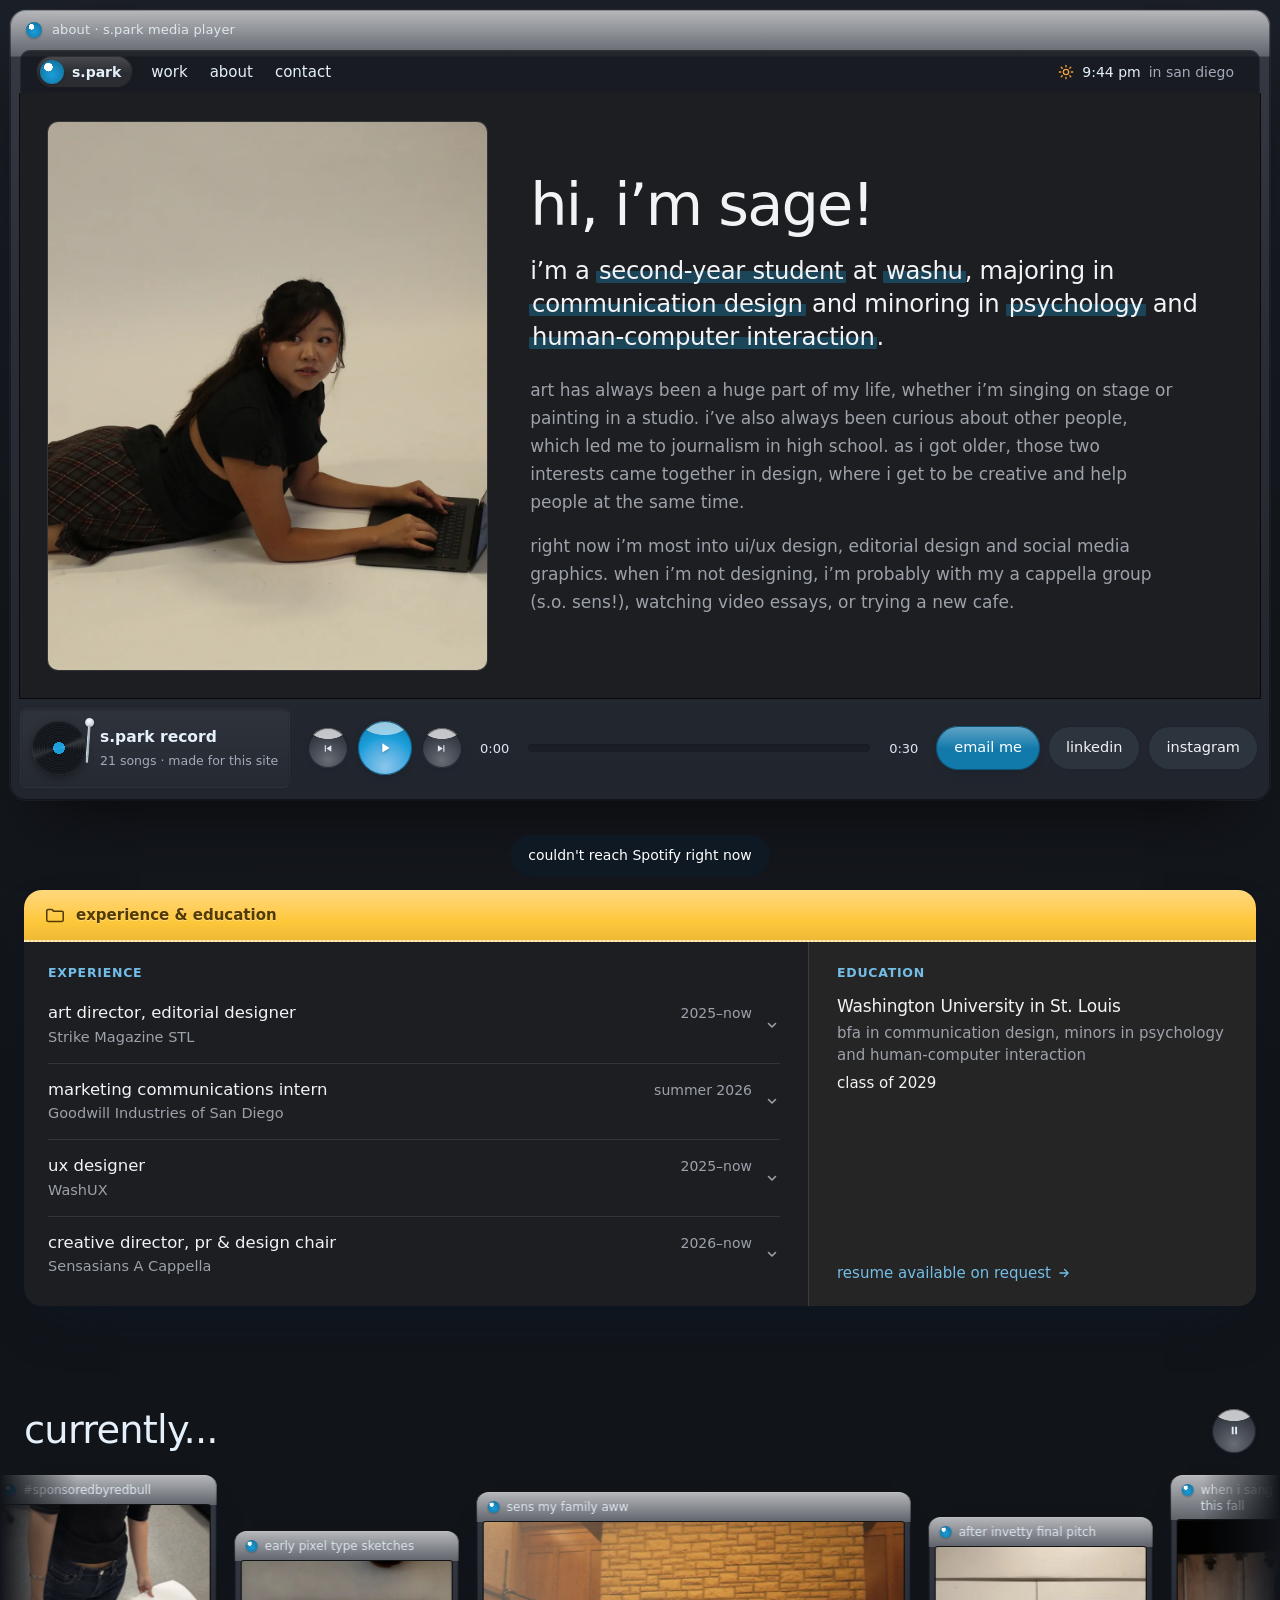
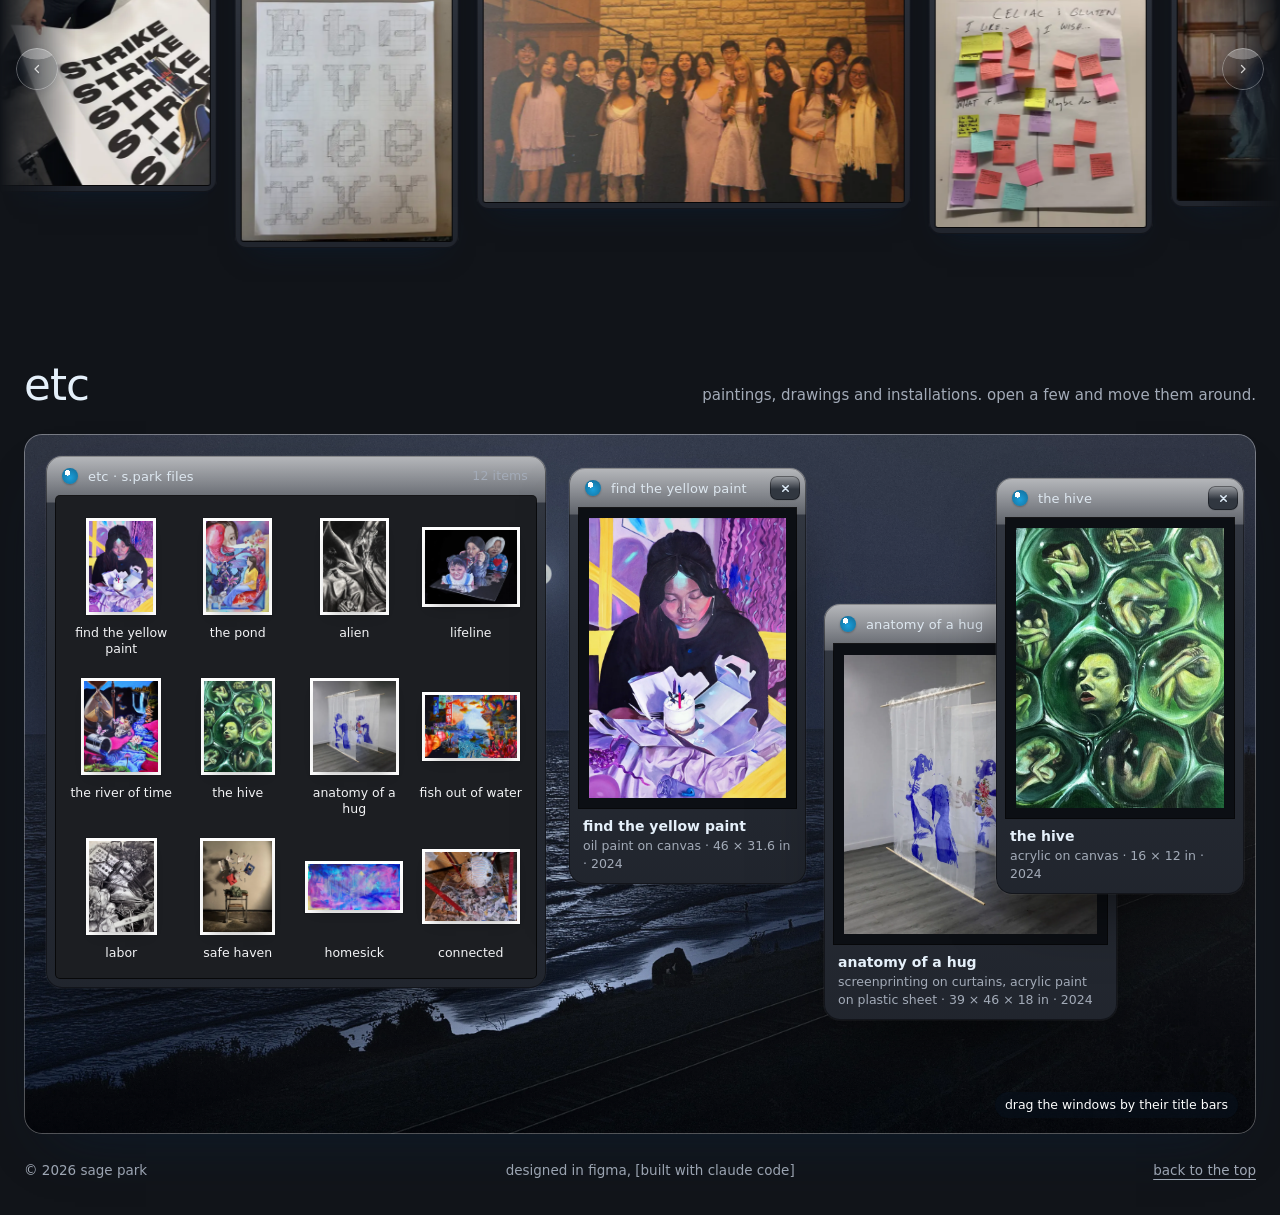
==== commit f398d300: "bofa stats" ====
--- a/about.html
+++ b/about.html
@@ -92,7 +92,7 @@
             </details></li>
             <li><details>
               <summary><span class="xp-what"><b>marketing communications intern</b><span>Goodwill Industries of San Diego</span></span><span class="xp-when">summer 2026</span><svg class="xp-chev" viewBox="0 0 12 12" aria-hidden="true"><path d="M2.5 4.5 6 8l3.5-3.5" fill="none" stroke="currentColor" stroke-width="1.6" stroke-linecap="round" stroke-linejoin="round"/></svg></summary>
-              <ul class="xp-more"><li>created social content for Goodwill’s mission, workforce programs, community services and stores</li><li>wrote and edited copy for social posts, newsletters, the website and internal communications</li><li>photographed and filmed community impact stories and events</li><li>placed through Bank of America Student Leaders</li></ul>
+              <ul class="xp-more"><li>created social content for Goodwill’s mission, workforce programs, community services and stores</li><li>wrote and edited copy for social posts, newsletters, the website and internal communications</li><li>photographed and filmed community impact stories and events</li><li>placed through the 2026 Bank of America Student Leaders program (256 out of thousands)</li></ul>
             </details></li>
             <li><details>
               <summary><span class="xp-what"><b>ux designer</b><span>WashUX</span></span><span class="xp-when">2025–now</span><svg class="xp-chev" viewBox="0 0 12 12" aria-hidden="true"><path d="M2.5 4.5 6 8l3.5-3.5" fill="none" stroke="currentColor" stroke-width="1.6" stroke-linecap="round" stroke-linejoin="round"/></svg></summary>
--- a/css/aero.css
+++ b/css/aero.css
@@ -219,6 +219,9 @@
 .is-night-sky .sky-moon { display: block; }
 .sky-scene { position: absolute; inset: 0; width: 100%; height: 100%; }
 .sky-fog { position: absolute; inset: 0; width: 100%; height: 100%; cursor: crosshair; }
+/* until the photo behind the glass is ready the screen stays off (dark), then switches on to the photo */
+.window::after { content: ""; position: absolute; inset: 0; z-index: 6; background: #0B0F15; opacity: 0; pointer-events: none; transition: opacity .45s ease; }
+.sky-wait .window::after { opacity: 1; transition: none; }
 .window.is-drawing { user-select: none; }
 .reflection { position: absolute; inset: 0; pointer-events: none; opacity: 0; transition: opacity 1s ease; mix-blend-mode: screen; }
 [data-theme="night"] .reflection { opacity: 1; }
--- a/css/about.css
+++ b/css/about.css
@@ -96,14 +96,20 @@
   -webkit-mask-image: linear-gradient(90deg, transparent 0, #000 6%, #000 94%, transparent 100%); mask-image: linear-gradient(90deg, transparent 0, #000 6%, #000 94%, transparent 100%); }
 .roll-view.dragging { cursor: grabbing; }
 .roll-view img { -webkit-user-drag: none; pointer-events: none; }
-.roll-row { display: flex; width: max-content; gap: 18px; will-change: transform; }
-/* each photo in its own little window, named like the file on my phone */
-.shot { flex: none; margin: 0; border-radius: 12px; padding: 0 7px 7px;
-  background: linear-gradient(180deg, rgba(255,255,255, calc(.85 * var(--gloss))) 0, rgba(255,255,255, calc(.3 * var(--gloss))) 30px, rgba(255,255,255,0) 31px), linear-gradient(180deg, var(--chrome-1), var(--chrome-2) 40%, var(--chrome-3));
+/* the windows step up and down (--k, from js/about.js), so their different heights read as a rhythm */
+.roll-row { --step: 56px; display: flex; align-items: flex-start; width: max-content; gap: 18px; will-change: transform; }
+.roll-row .shot { margin-top: calc(var(--k, 0) * var(--step)); }
+/* each photo in its own little window with its caption in the title bar. The window is exactly as wide
+   as its photo: a long caption wraps onto more lines (the window gets taller) instead of widening it,
+   so the photo always fills the window, never cropped or stretched. */
+.shot { flex: none; width: min-content; margin: 0; border-radius: 12px; padding: 0 7px 7px;
+  background: linear-gradient(180deg, var(--chrome-1), var(--chrome-2) 40%, var(--chrome-3));
   box-shadow: 0 16px 30px -18px rgba(10, 36, 64, .5), 0 1px 3px rgba(15, 40, 70, .12), inset 0 1px 0 var(--chrome-hi), inset 0 0 0 1px color-mix(in oklab, var(--chrome-edge) 45%, transparent); }
-.shot .bar { display: flex; align-items: center; gap: 7px; height: 30px; padding: 0 4px; font-size: 12px; font-weight: 500; color: var(--ink-on-chrome); white-space: nowrap; }
-.shot .bar .app-orb { width: 12px; height: 12px; }
-.shot img { display: block; height: 280px; width: auto; border-radius: 2px; box-shadow: 0 0 0 1px var(--screen-rim); }
+/* the shine sits on the title bar, so it grows with a two-line caption */
+.shot .bar { display: flex; align-items: flex-start; gap: 7px; min-height: 30px; margin: 0 -7px; padding: 8px 11px 6px; border-radius: 12px 12px 0 0;
+  background: linear-gradient(180deg, rgba(255,255,255, calc(.85 * var(--gloss))), rgba(255,255,255, calc(.3 * var(--gloss)))); font-size: 12px; font-weight: 500; line-height: 1.3; color: var(--ink-on-chrome); text-wrap: pretty; }
+.shot .bar .app-orb { flex: none; width: 12px; height: 12px; margin-top: 1px; }
+.shot img { display: block; height: 280px; width: auto; max-width: none; border-radius: 2px; box-shadow: 0 0 0 1px var(--screen-rim); }
 /* the arrows at either end, in glass, so the photos show through */
 .roll-arrow { position: absolute; top: 50%; z-index: 3; --s: 42px; translate: 0 -50%; color: #fff; opacity: .75;
   background: radial-gradient(120% 70% at 50% 0%, rgba(255,255,255,.4) 0 38%, rgba(255,255,255,0) 40%), rgba(20, 40, 60, .16);
@@ -212,6 +218,7 @@
   .about-transport .cta { display: grid; grid-template-columns: 1.3fr 1fr 1fr; }
   .about-transport .pill { justify-content: center; padding: 0 10px; }
   .shot img { height: 185px; }
+  .roll-row { --step: 34px; }
   .roll-arrow { --s: 40px; }
   .etc-win .etc-screen { height: 56svh; }
   .etc-win .etc-screen img { inset: 10px; width: calc(100% - 20px); height: calc(100% - 20px); }
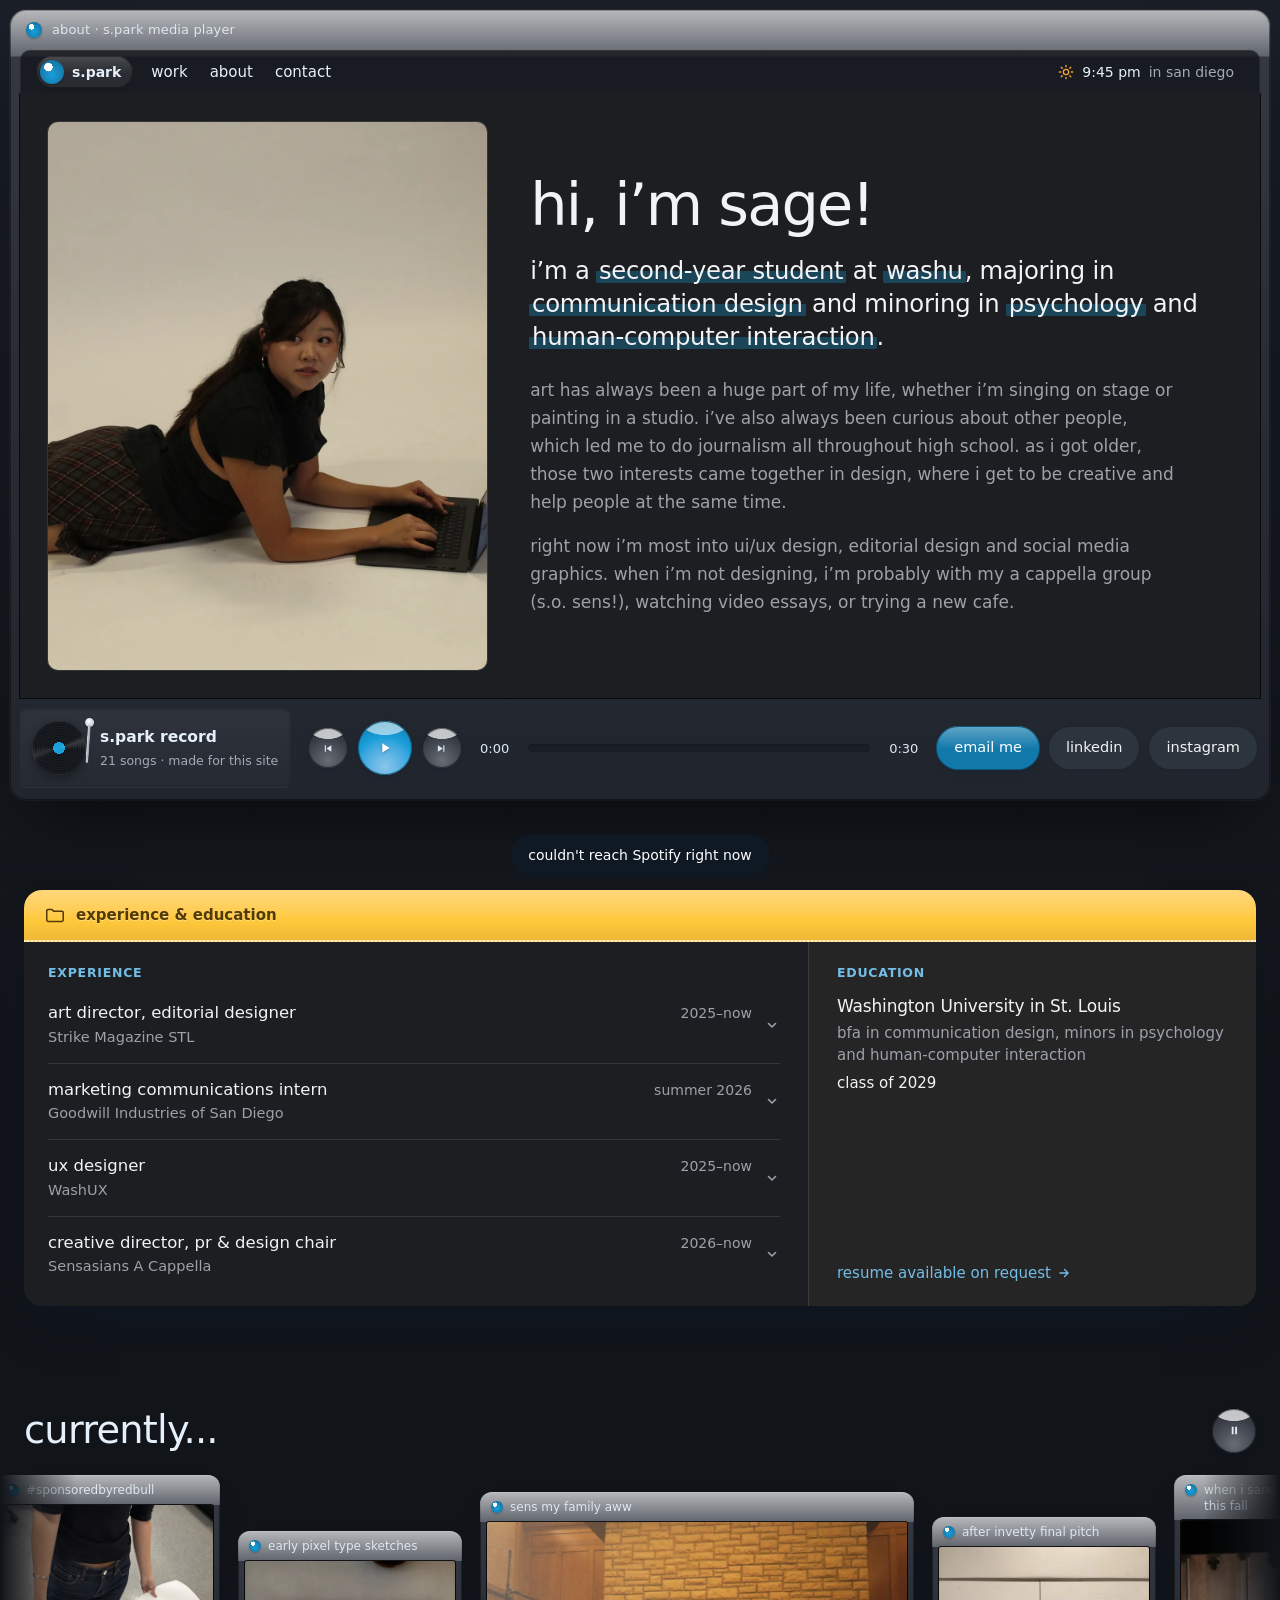
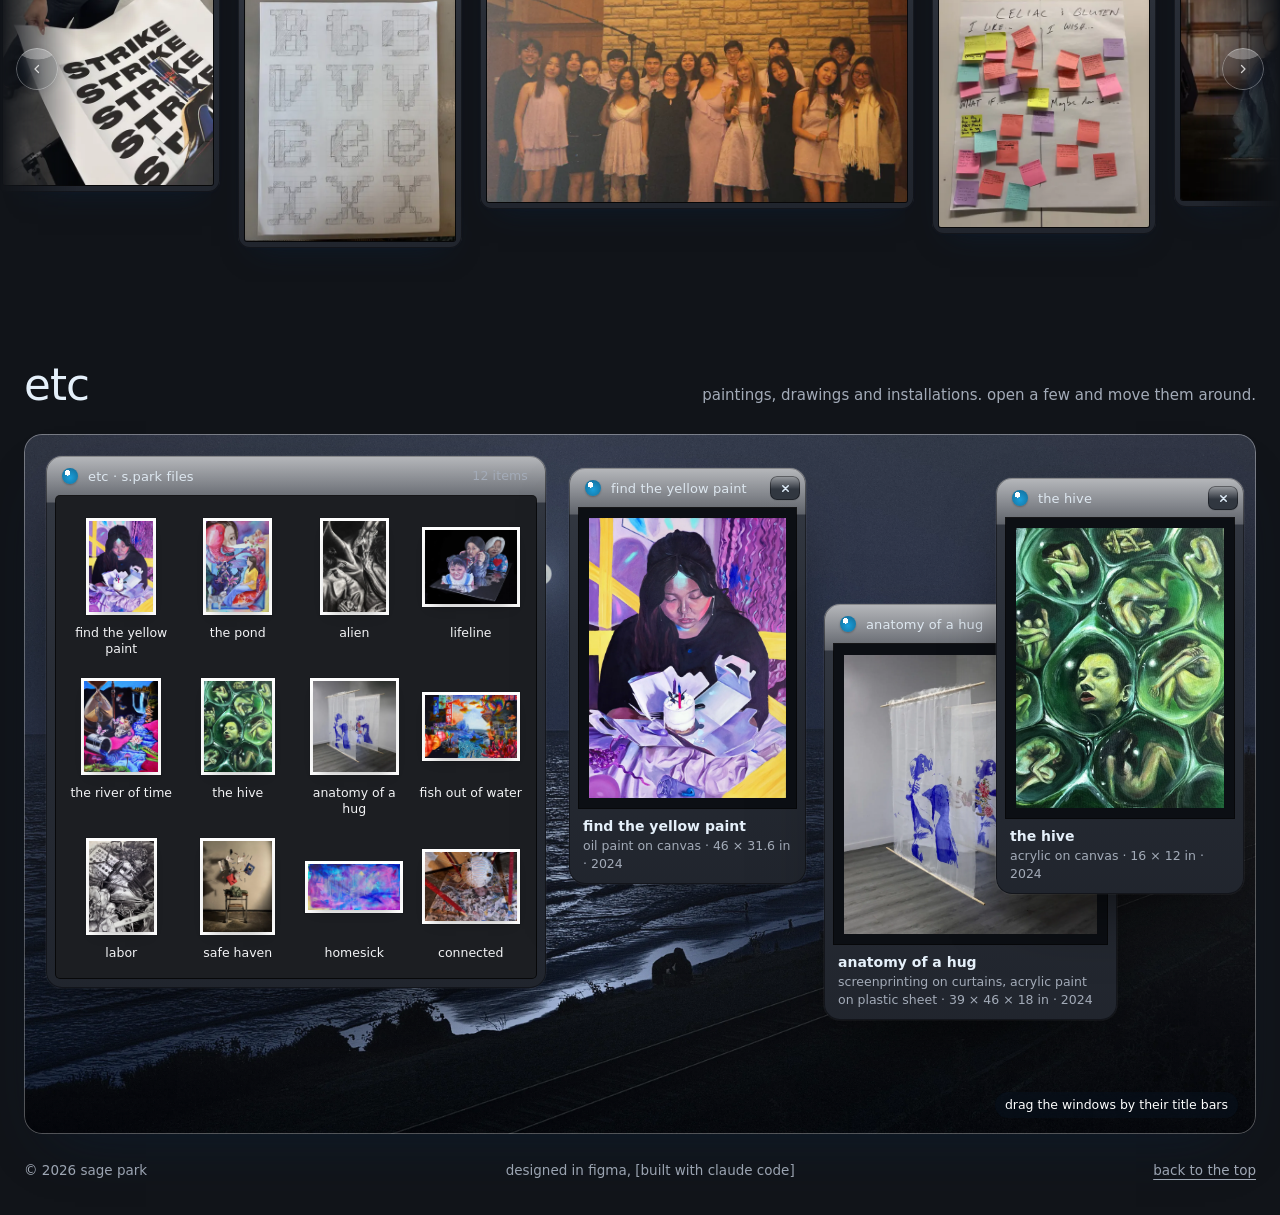
==== commit 90facbb8: "edited bio" ====
--- a/about.html
+++ b/about.html
@@ -47,7 +47,7 @@
         <div class="about-copy">
           <h1 class="about-hi">hi, i’m sage!</h1>
           <p class="about-lede">i’m a <mark class="hl">second-year student</mark> at <mark class="hl">washu</mark>, majoring in <mark class="hl">communication design</mark> and minoring in <mark class="hl">psychology</mark> and <mark class="hl">human-computer interaction</mark>.</p>
-          <p class="about-p">art has always been a huge part of my life, whether i’m singing on stage or painting in a studio. i’ve also always been curious about other people, which led me to journalism in high school. as i got older, those two interests came together in design, where i get to be creative and help people at the same time.</p>
+          <p class="about-p">art has always been a huge part of my life, whether i’m singing on stage or painting in a studio. i’ve also always been curious about other people, which led me to do journalism all throughout high school. as i got older, those two interests came together in design, where i get to be creative and help people at the same time.</p>
           <p class="about-p">right now i’m most into ui/ux design, editorial design and social media graphics. when i’m not designing, i’m probably with my a cappella group (s.o. sens!), watching video essays, or trying a new cafe.</p>
         </div>
       </div>
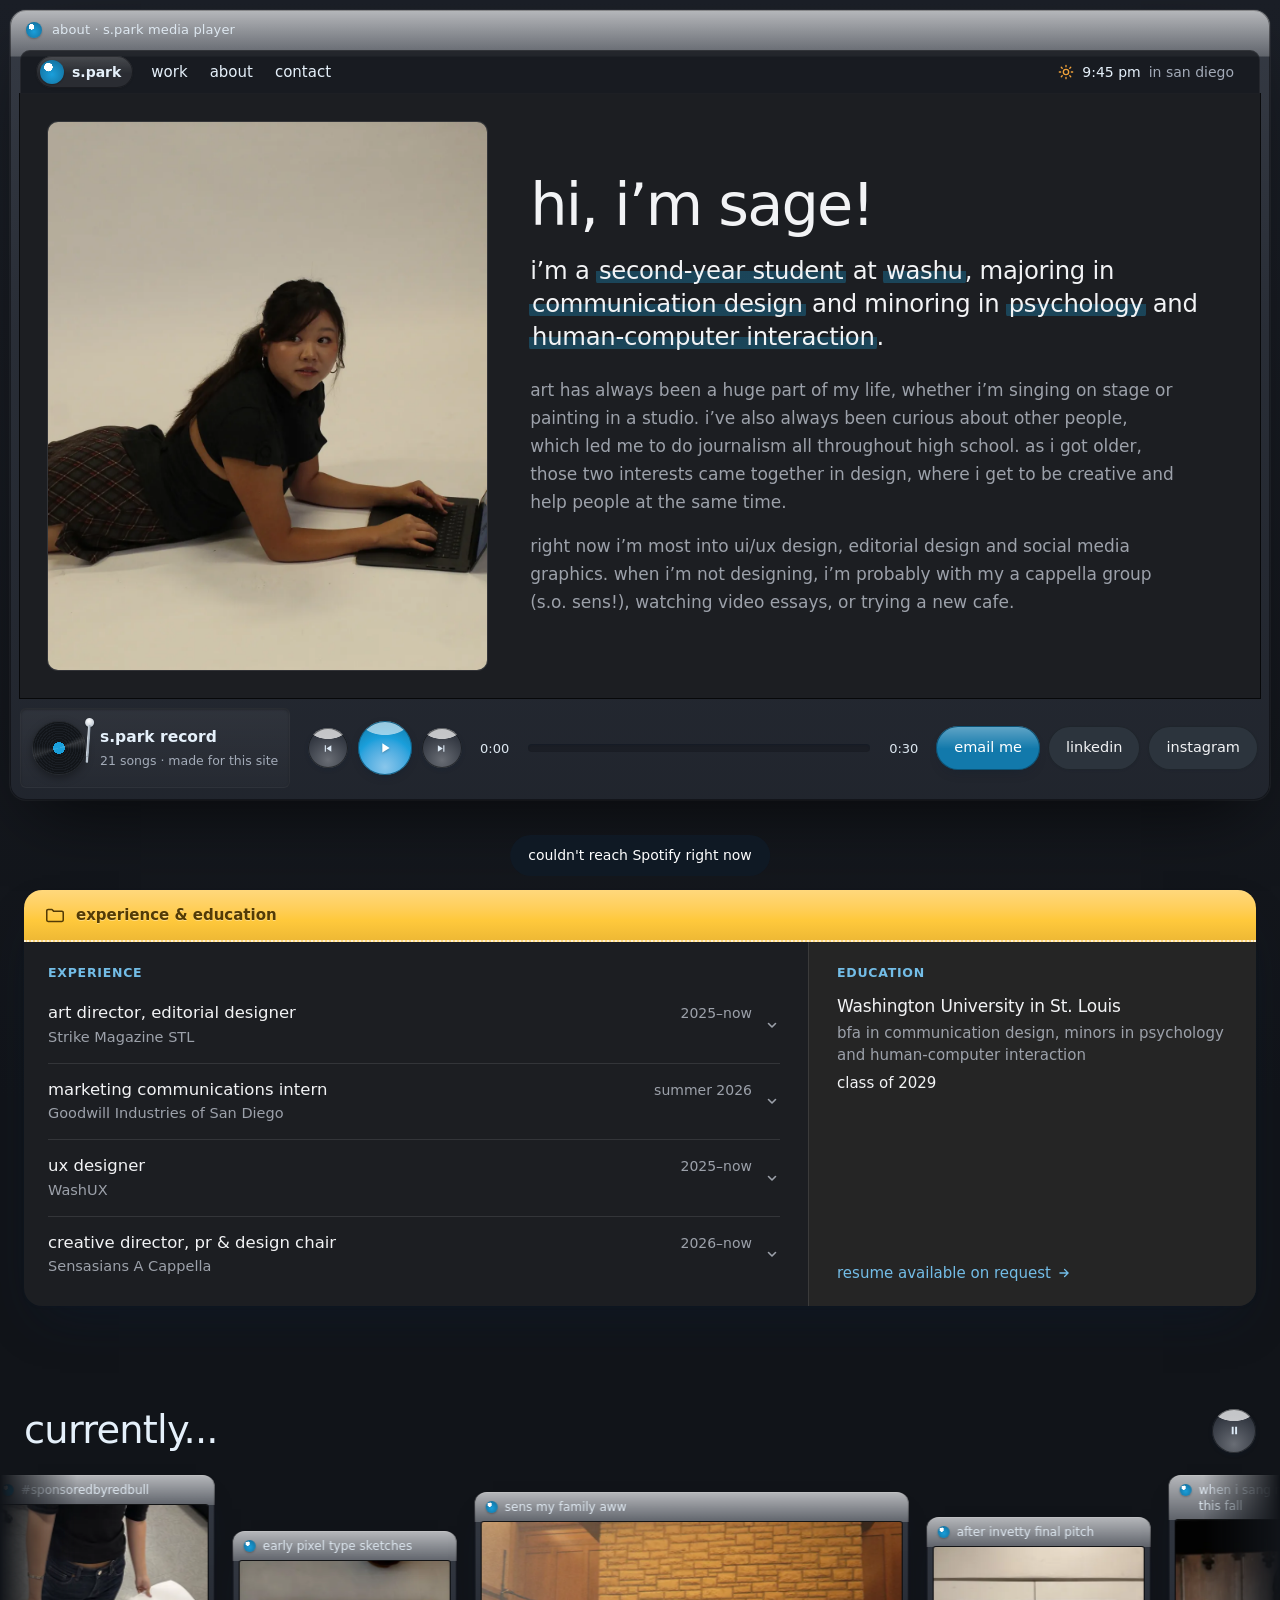
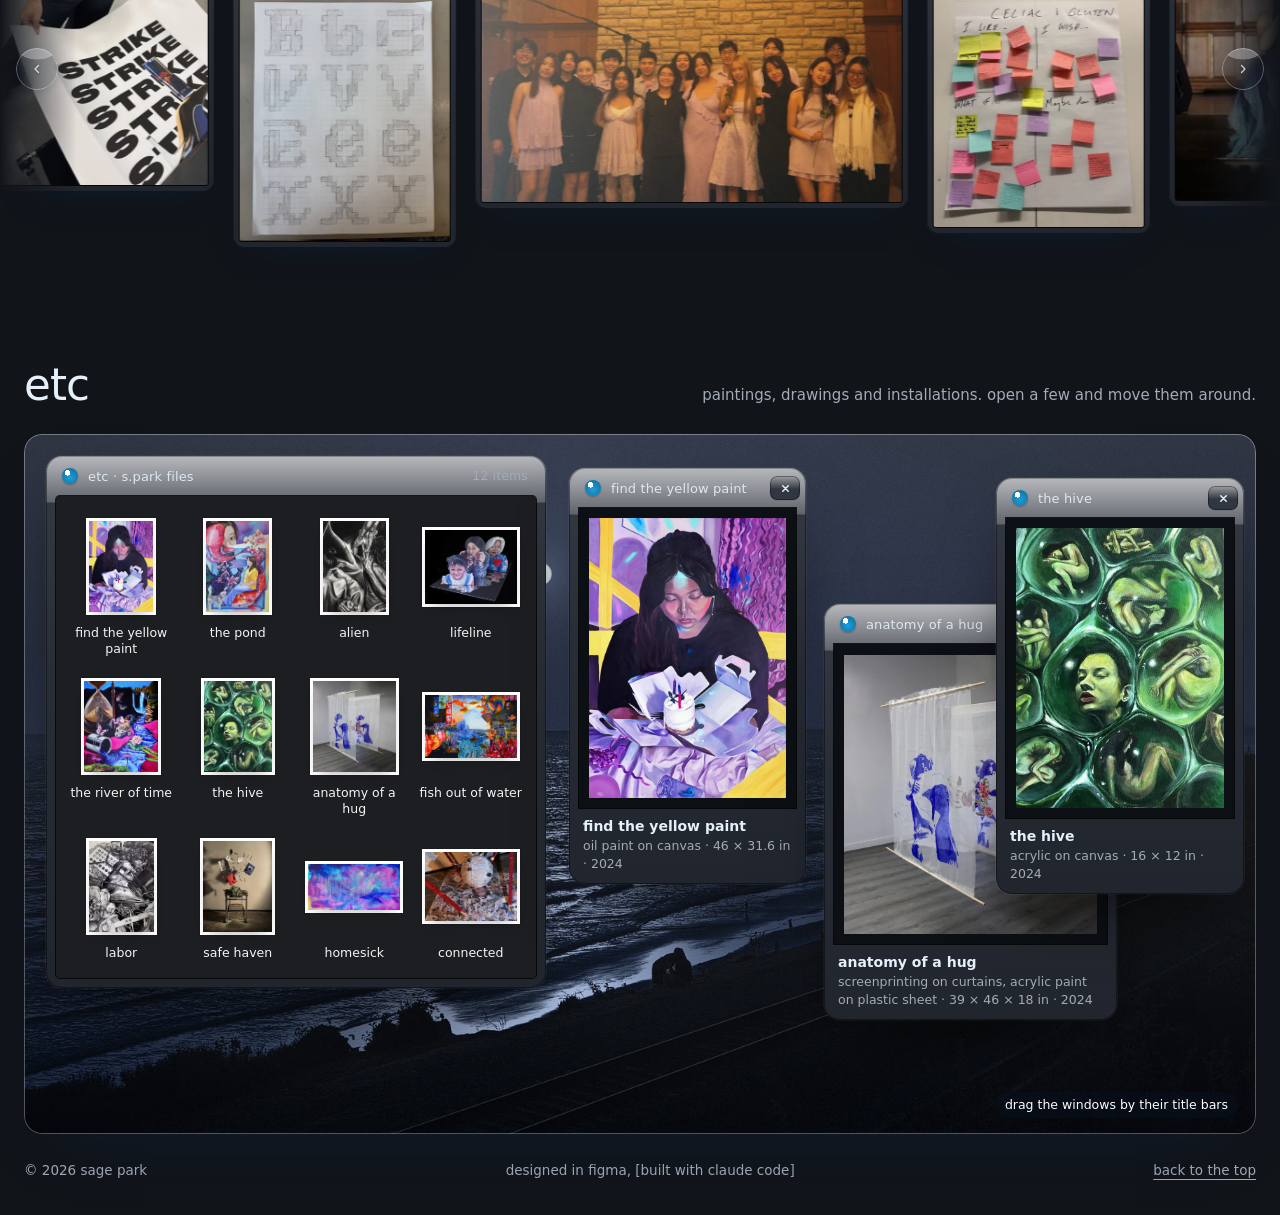
==== commit ba115b2a: "changed page titles" ====
--- a/about.html
+++ b/about.html
@@ -3,7 +3,7 @@
 <head>
 <meta charset="utf-8">
 <meta name="viewport" content="width=device-width, initial-scale=1, viewport-fit=cover">
-<title>About Sage Park</title>
+<title>about sage</title>
 <meta name="description" content="Sage Park is a second-year communication design student at WashU who designs things people use, draws letters and sings a cappella. Experience, education and fine arts work.">
 <script>
   // Apple devices get SF Pro, their system font; everything else gets Satoshi
